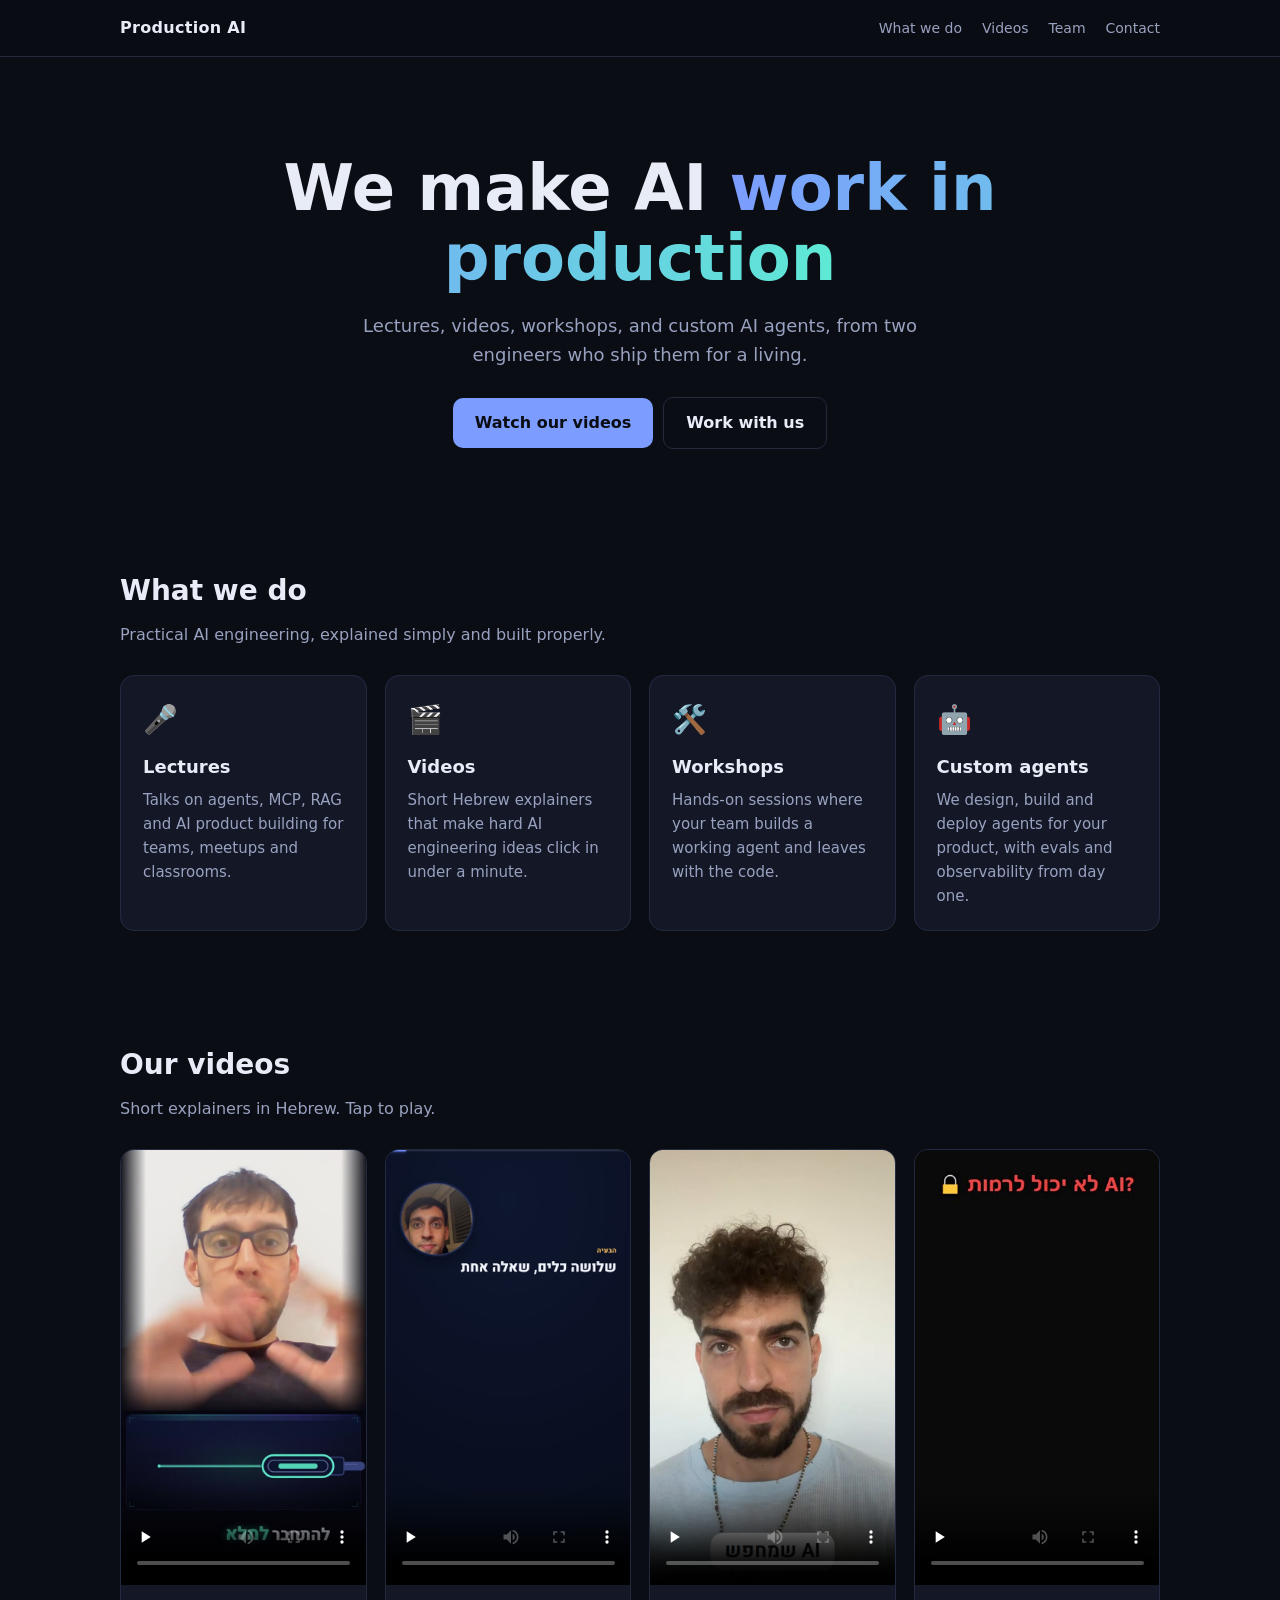
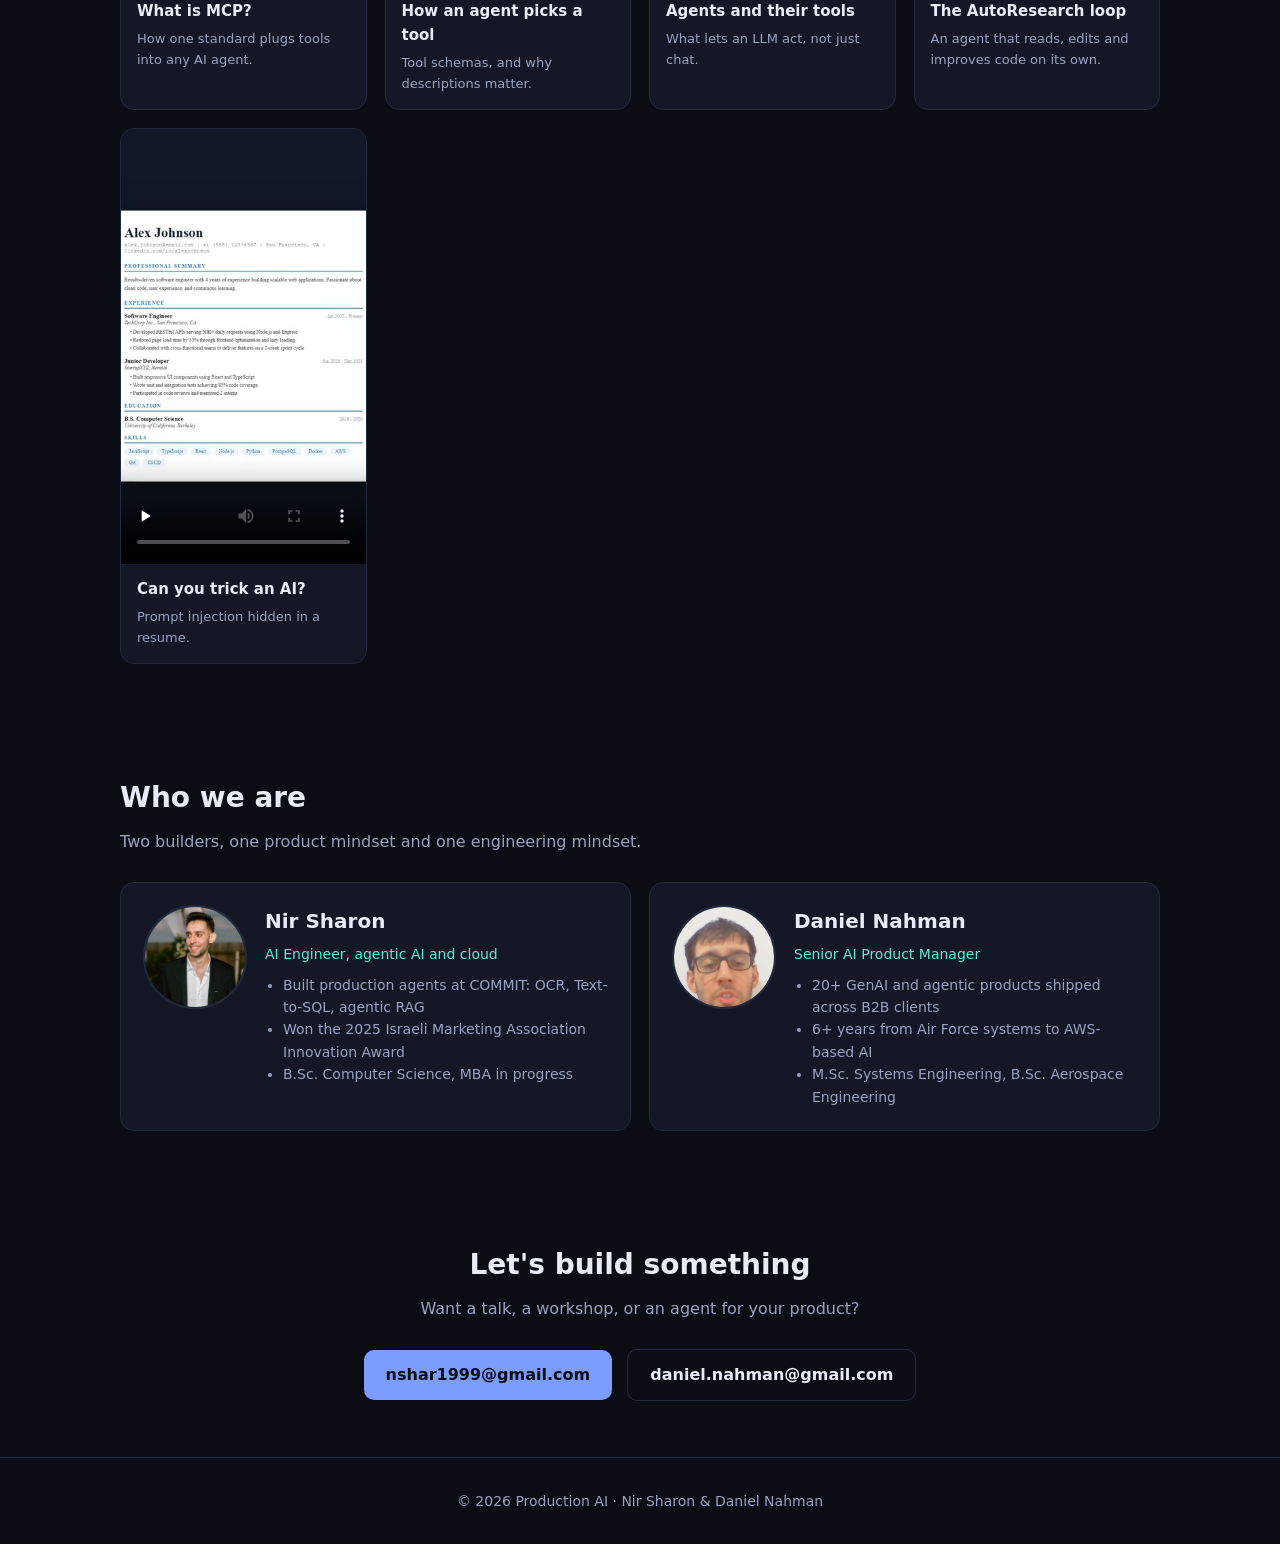
==== index.html @ 2f7ae222 "Production AI landing page" ====
<!doctype html>
<html lang="en">
<head>
<meta charset="utf-8">
<meta name="viewport" content="width=device-width, initial-scale=1">
<title>Production AI | Nir Sharon &amp; Daniel Nahman</title>
<meta name="description" content="Lectures, videos, workshops and custom AI agents by Nir Sharon and Daniel Nahman.">
<style>
:root{--bg:#0b0d14;--card:#141826;--line:#232a40;--text:#e8ecf7;--mute:#98a2c0;--accent:#7c9cff;--accent2:#5eead4}
*{box-sizing:border-box;margin:0}
html{scroll-behavior:smooth}
body{background:var(--bg);color:var(--text);font:16px/1.6 system-ui,-apple-system,Segoe UI,Roboto,sans-serif}
a{color:var(--accent);text-decoration:none}
.wrap{max-width:1080px;margin:0 auto;padding:0 20px}
nav{position:sticky;top:0;background:#0b0d14ee;backdrop-filter:blur(8px);border-bottom:1px solid var(--line);z-index:5}
nav .wrap{display:flex;justify-content:space-between;align-items:center;height:56px}
nav b{letter-spacing:.3px}
nav div a{margin-left:20px;color:var(--mute);font-size:14px}
nav div a:hover{color:var(--text)}
.hero{padding:96px 0 64px;text-align:center}
.hero h1{font-size:clamp(36px,7vw,64px);line-height:1.1;margin-bottom:18px}
.hero h1 span{background:linear-gradient(90deg,var(--accent),var(--accent2));-webkit-background-clip:text;background-clip:text;color:transparent}
.hero p{color:var(--mute);max-width:620px;margin:0 auto 28px;font-size:18px}
.btn{display:inline-block;padding:12px 22px;border-radius:10px;background:var(--accent);color:#0b0d14;font-weight:600}
.btn.ghost{background:none;border:1px solid var(--line);color:var(--text);margin-left:10px}
section{padding:56px 0}
h2{font-size:28px;margin-bottom:8px}
.sub{color:var(--mute);margin-bottom:28px}
.grid{display:grid;gap:18px}
.offers{grid-template-columns:repeat(auto-fit,minmax(220px,1fr))}
.card{background:var(--card);border:1px solid var(--line);border-radius:14px;padding:22px}
.card h3{font-size:18px;margin-bottom:6px}
.card p{color:var(--mute);font-size:15px}
.icon{font-size:28px;margin-bottom:10px}
.videos{grid-template-columns:repeat(auto-fill,minmax(230px,1fr))}
.vid{padding:0;overflow:hidden}
.vid video{width:100%;aspect-ratio:9/16;object-fit:cover;background:#000;display:block}
.vid .t{padding:14px 16px}
.vid h3{font-size:15px}
.vid p{font-size:13px;color:var(--mute)}
.people{grid-template-columns:repeat(auto-fit,minmax(300px,1fr))}
.person{display:flex;gap:18px;align-items:flex-start}
.person img{width:104px;height:104px;border-radius:50%;object-fit:cover;border:2px solid var(--line);flex:none}
.person h3{font-size:20px}
.role{color:var(--accent2);font-size:14px;margin-bottom:8px}
.person ul{padding-left:18px;color:var(--mute);font-size:14px}
footer{border-top:1px solid var(--line);padding:32px 0;color:var(--mute);font-size:14px;text-align:center}
</style>
</head>
<body>
<nav><div class="wrap"><b>Production AI</b><div><a href="#what">What we do</a><a href="#videos">Videos</a><a href="#team">Team</a><a href="#contact">Contact</a></div></div></nav>

<header class="hero"><div class="wrap">
<h1>We make AI <span>work in production</span></h1>
<p>Lectures, videos, workshops, and custom AI agents, from two engineers who ship them for a living.</p>
<a class="btn" href="#videos">Watch our videos</a><a class="btn ghost" href="#contact">Work with us</a>
</div></header>

<section id="what"><div class="wrap">
<h2>What we do</h2><p class="sub">Practical AI engineering, explained simply and built properly.</p>
<div class="grid offers">
<div class="card"><div class="icon">🎤</div><h3>Lectures</h3><p>Talks on agents, MCP, RAG and AI product building for teams, meetups and classrooms.</p></div>
<div class="card"><div class="icon">🎬</div><h3>Videos</h3><p>Short Hebrew explainers that make hard AI engineering ideas click in under a minute.</p></div>
<div class="card"><div class="icon">🛠️</div><h3>Workshops</h3><p>Hands-on sessions where your team builds a working agent and leaves with the code.</p></div>
<div class="card"><div class="icon">🤖</div><h3>Custom agents</h3><p>We design, build and deploy agents for your product, with evals and observability from day one.</p></div>
</div></div></section>

<section id="videos"><div class="wrap">
<h2>Our videos</h2><p class="sub">Short explainers in Hebrew. Tap to play.</p>
<div class="grid videos">
<div class="card vid"><video controls preload="none" playsinline poster="posters/mcp-explained.jpg" src="videos/mcp-explained.mp4"></video><div class="t"><h3>What is MCP?</h3><p>How one standard plugs tools into any AI agent.</p></div></div>
<div class="card vid"><video controls preload="none" playsinline poster="posters/mcp-tool-schema.jpg" src="videos/mcp-tool-schema.mp4"></video><div class="t"><h3>How an agent picks a tool</h3><p>Tool schemas, and why descriptions matter.</p></div></div>
<div class="card vid"><video controls preload="none" playsinline poster="posters/agent-tools.jpg" src="videos/agent-tools.mp4"></video><div class="t"><h3>Agents and their tools</h3><p>What lets an LLM act, not just chat.</p></div></div>
<div class="card vid"><video controls preload="none" playsinline poster="posters/autoresearch.jpg" src="videos/autoresearch.mp4"></video><div class="t"><h3>The AutoResearch loop</h3><p>An agent that reads, edits and improves code on its own.</p></div></div>
<div class="card vid"><video controls preload="none" playsinline poster="posters/prompt-injection.jpg" src="videos/prompt-injection.mp4"></video><div class="t"><h3>Can you trick an AI?</h3><p>Prompt injection hidden in a resume.</p></div></div>
</div></div></section>

<section id="team"><div class="wrap">
<h2>Who we are</h2><p class="sub">Two builders, one product mindset and one engineering mindset.</p>
<div class="grid people">
<div class="card person"><img src="img/nir.png" alt="Nir Sharon"><div><h3>Nir Sharon</h3><div class="role">AI Engineer, agentic AI and cloud</div>
<ul><li>Built production agents at COMMIT: OCR, Text-to-SQL, agentic RAG</li><li>Won the 2025 Israeli Marketing Association Innovation Award</li><li>B.Sc. Computer Science, MBA in progress</li></ul></div></div>
<div class="card person"><img src="img/daniel.jpg" alt="Daniel Nahman"><div><h3>Daniel Nahman</h3><div class="role">Senior AI Product Manager</div>
<ul><li>20+ GenAI and agentic products shipped across B2B clients</li><li>6+ years from Air Force systems to AWS-based AI</li><li>M.Sc. Systems Engineering, B.Sc. Aerospace Engineering</li></ul></div></div>
</div></div></section>

<section id="contact"><div class="wrap" style="text-align:center">
<h2>Let's build something</h2><p class="sub">Want a talk, a workshop, or an agent for your product?</p>
<a class="btn" href="mailto:nshar1999@gmail.com">nshar1999@gmail.com</a>
<a class="btn ghost" href="mailto:daniel.nahman@gmail.com">daniel.nahman@gmail.com</a>
</div></section>

<footer>© 2026 Production AI · Nir Sharon &amp; Daniel Nahman</footer>
</body>
</html>
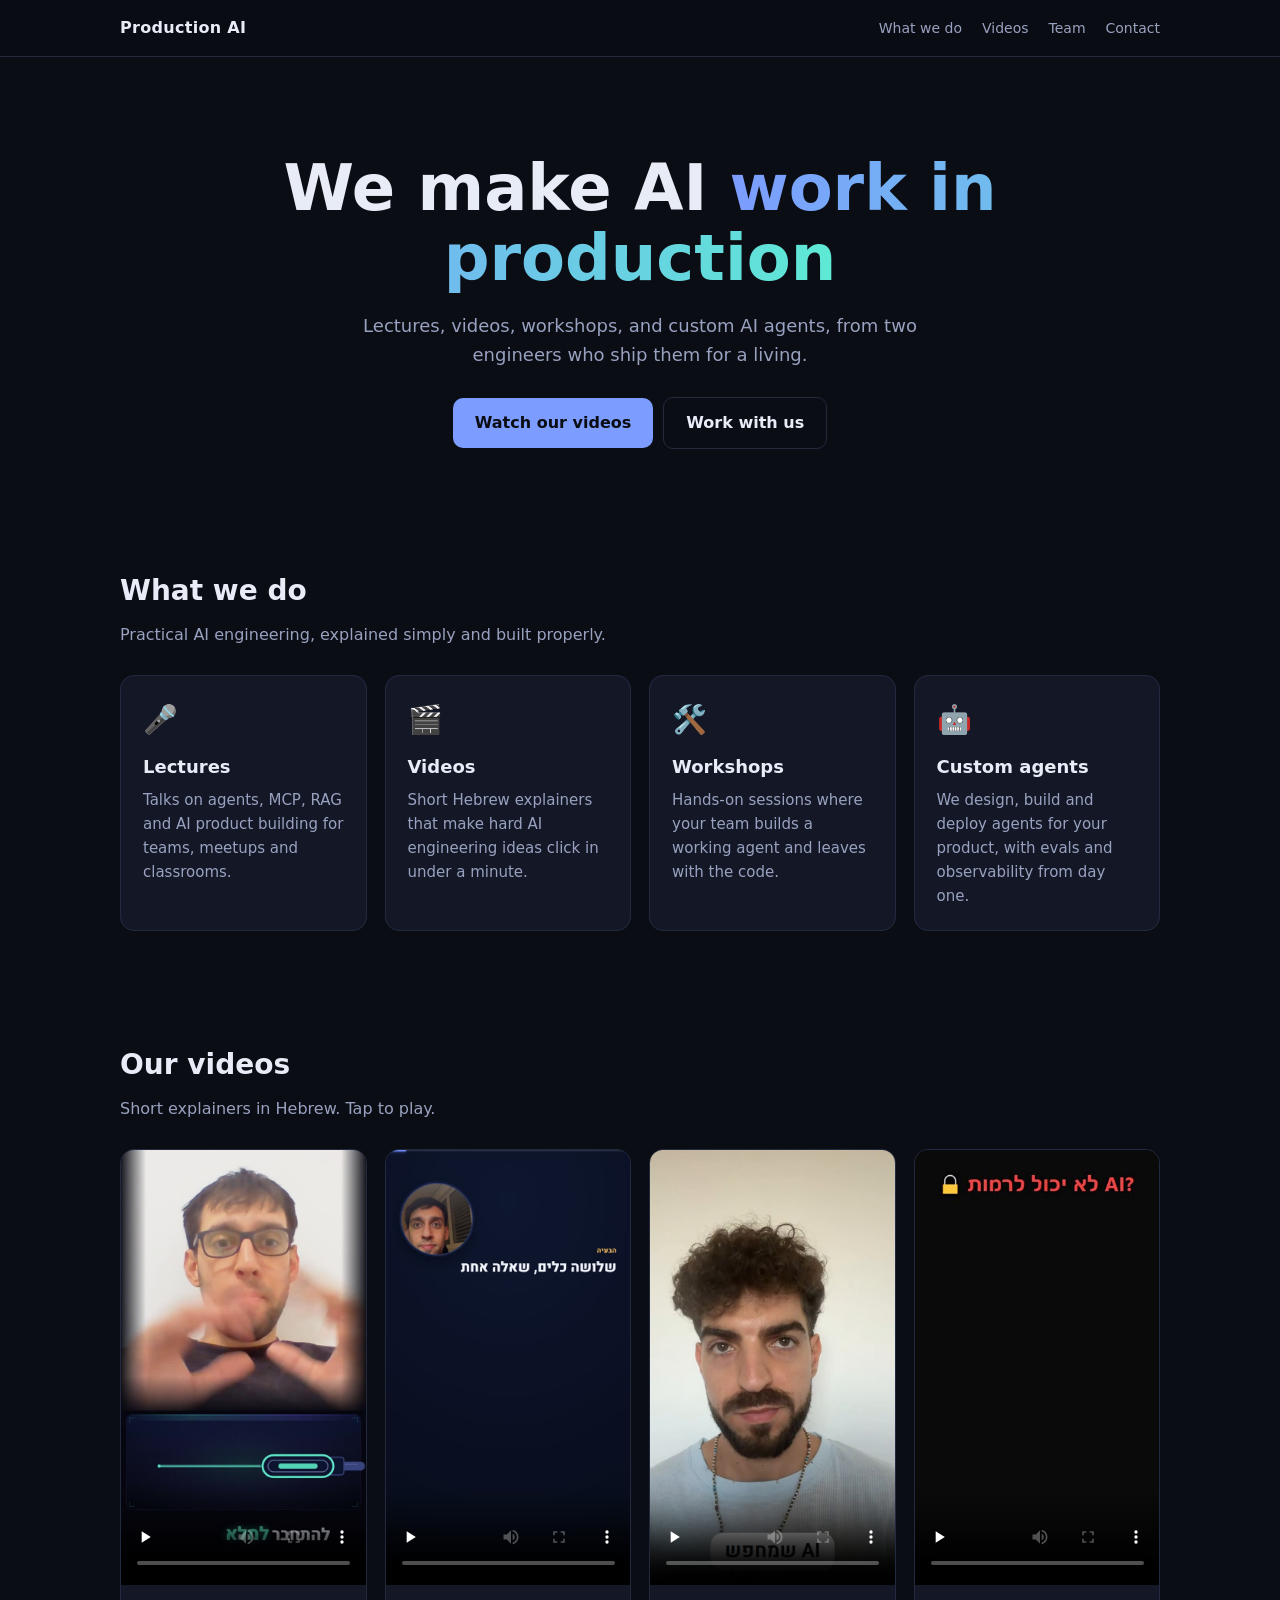
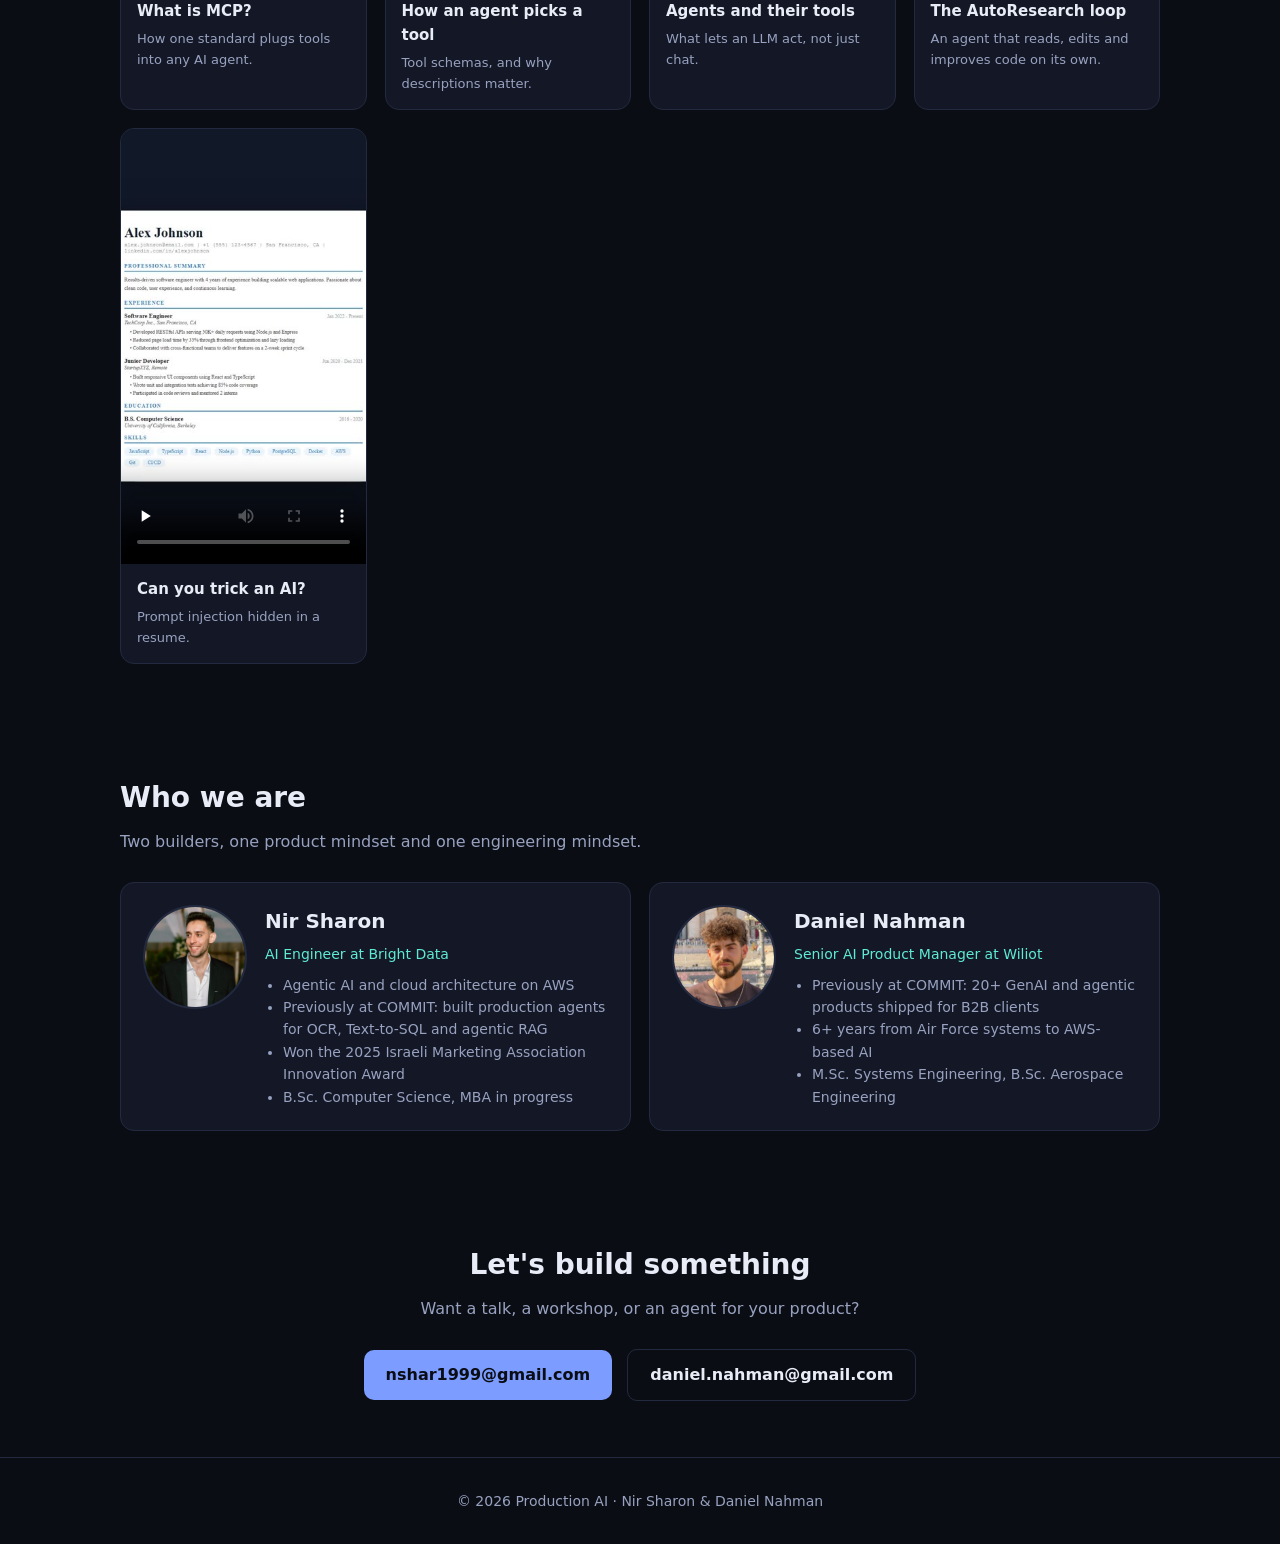
==== commit b621fd69: "Update roles: Bright Data, Wiliot" ====
--- a/index.html
+++ b/index.html
@@ -78,10 +78,10 @@
 <section id="team"><div class="wrap">
 <h2>Who we are</h2><p class="sub">Two builders, one product mindset and one engineering mindset.</p>
 <div class="grid people">
-<div class="card person"><img src="img/nir.png" alt="Nir Sharon"><div><h3>Nir Sharon</h3><div class="role">AI Engineer, agentic AI and cloud</div>
-<ul><li>Built production agents at COMMIT: OCR, Text-to-SQL, agentic RAG</li><li>Won the 2025 Israeli Marketing Association Innovation Award</li><li>B.Sc. Computer Science, MBA in progress</li></ul></div></div>
-<div class="card person"><img src="img/daniel.jpg" alt="Daniel Nahman"><div><h3>Daniel Nahman</h3><div class="role">Senior AI Product Manager</div>
-<ul><li>20+ GenAI and agentic products shipped across B2B clients</li><li>6+ years from Air Force systems to AWS-based AI</li><li>M.Sc. Systems Engineering, B.Sc. Aerospace Engineering</li></ul></div></div>
+<div class="card person"><img src="img/nir.png" alt="Nir Sharon"><div><h3>Nir Sharon</h3><div class="role">AI Engineer at Bright Data</div>
+<ul><li>Agentic AI and cloud architecture on AWS</li><li>Previously at COMMIT: built production agents for OCR, Text-to-SQL and agentic RAG</li><li>Won the 2025 Israeli Marketing Association Innovation Award</li><li>B.Sc. Computer Science, MBA in progress</li></ul></div></div>
+<div class="card person"><img src="img/daniel.jpg" alt="Daniel Nahman"><div><h3>Daniel Nahman</h3><div class="role">Senior AI Product Manager at Wiliot</div>
+<ul><li>Previously at COMMIT: 20+ GenAI and agentic products shipped for B2B clients</li><li>6+ years from Air Force systems to AWS-based AI</li><li>M.Sc. Systems Engineering, B.Sc. Aerospace Engineering</li></ul></div></div>
 </div></div></section>
 
 <section id="contact"><div class="wrap" style="text-align:center">
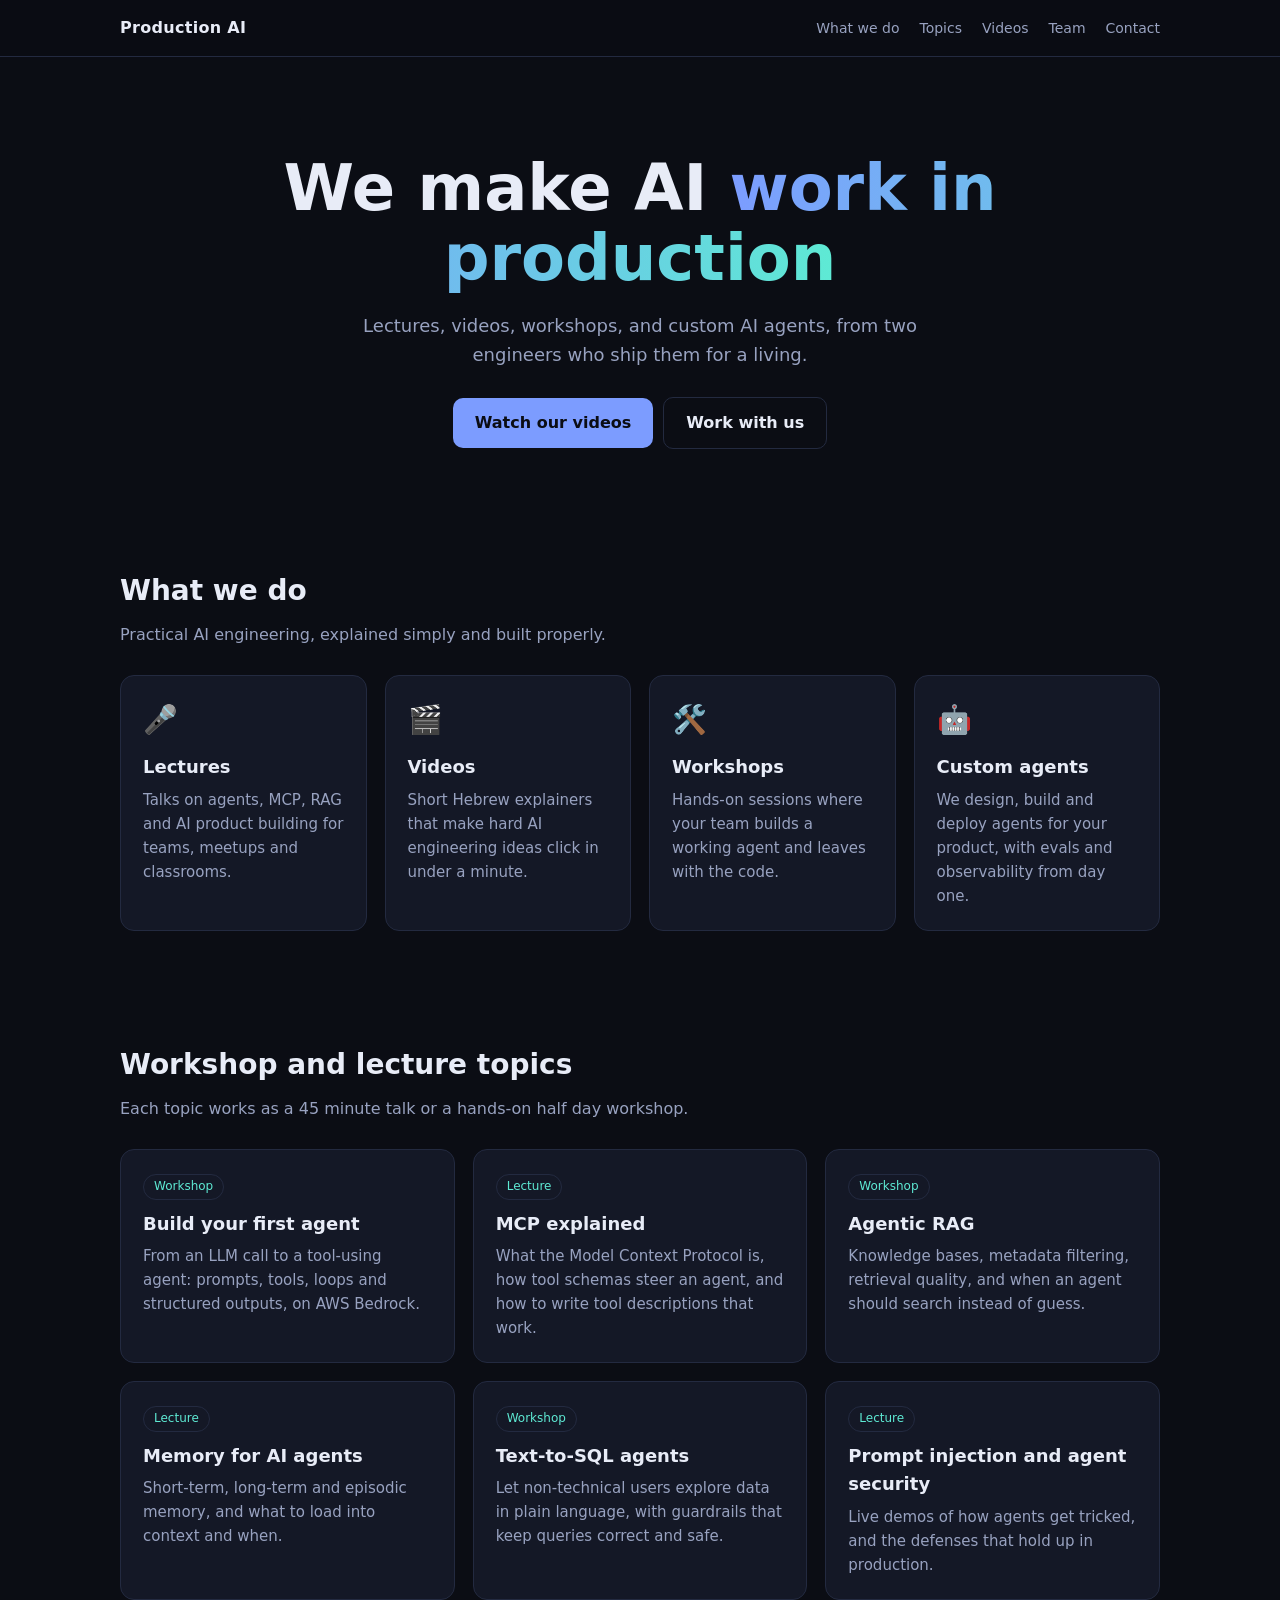
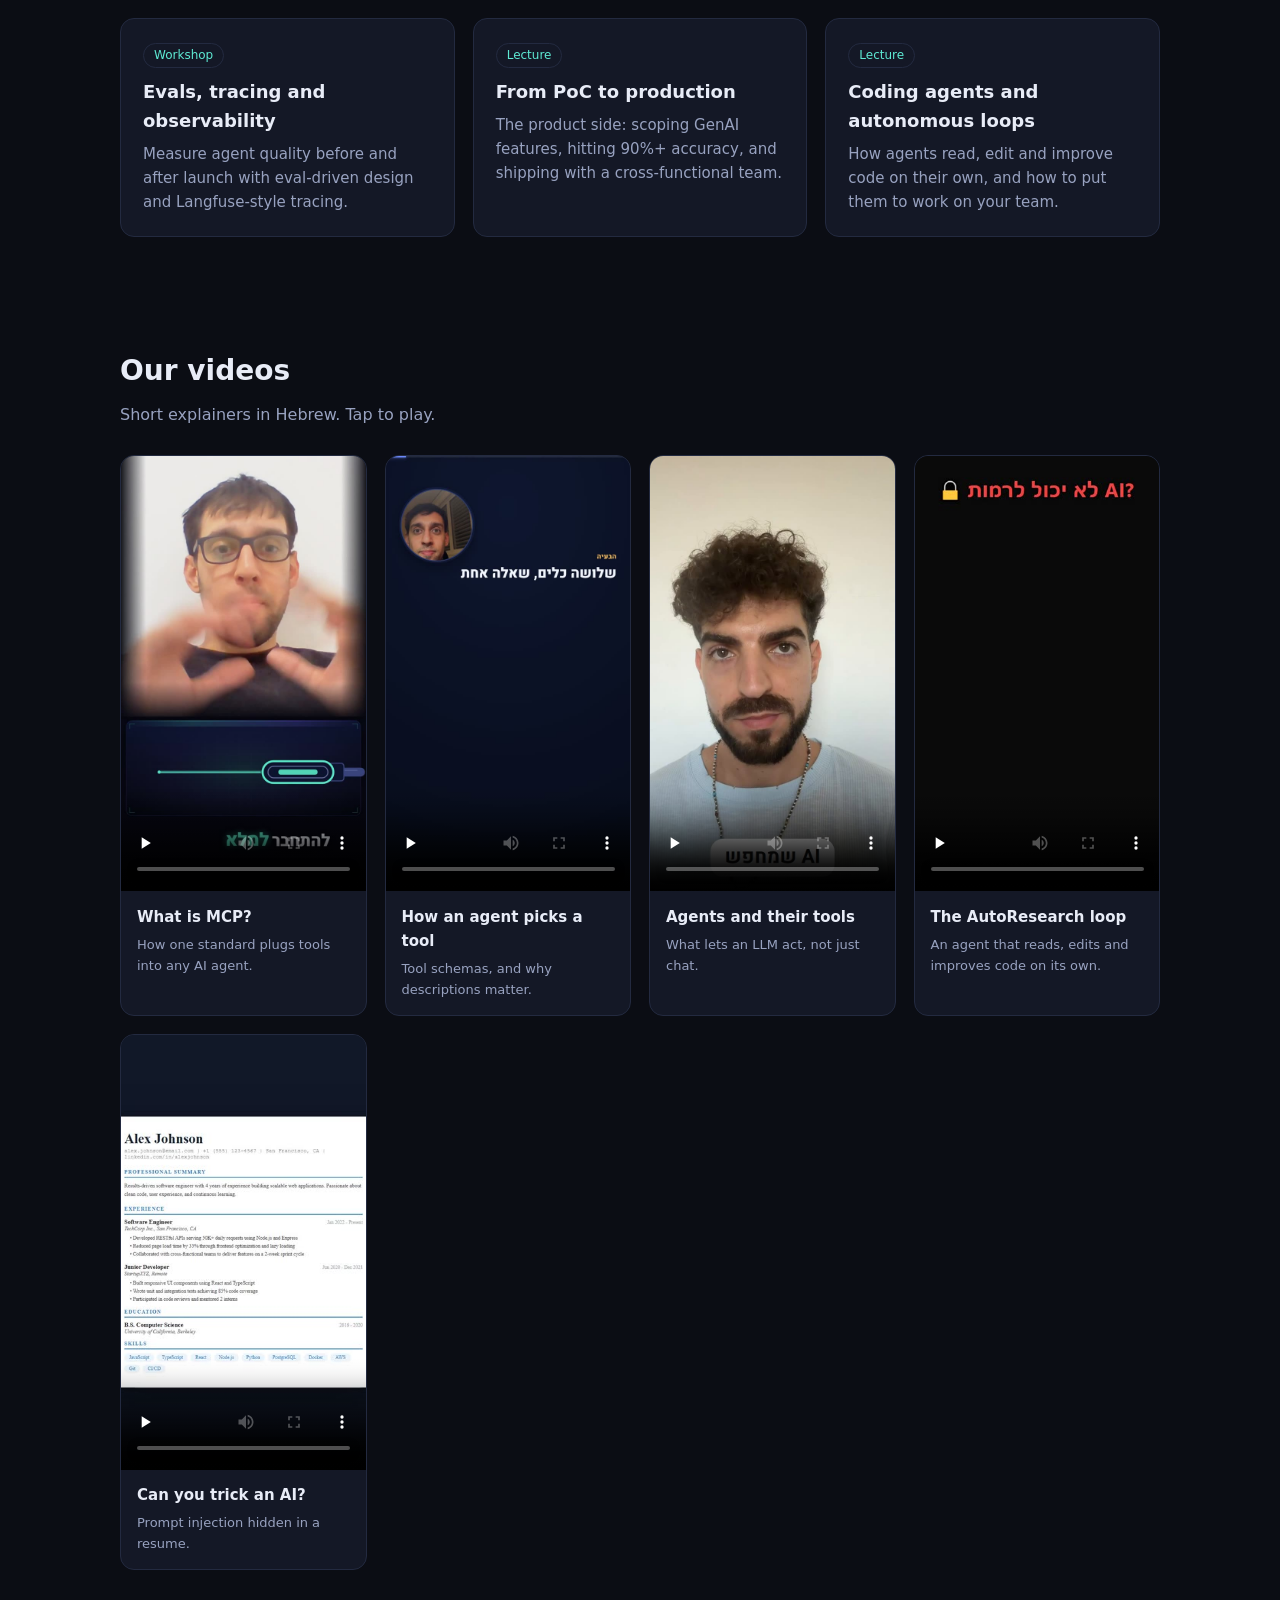
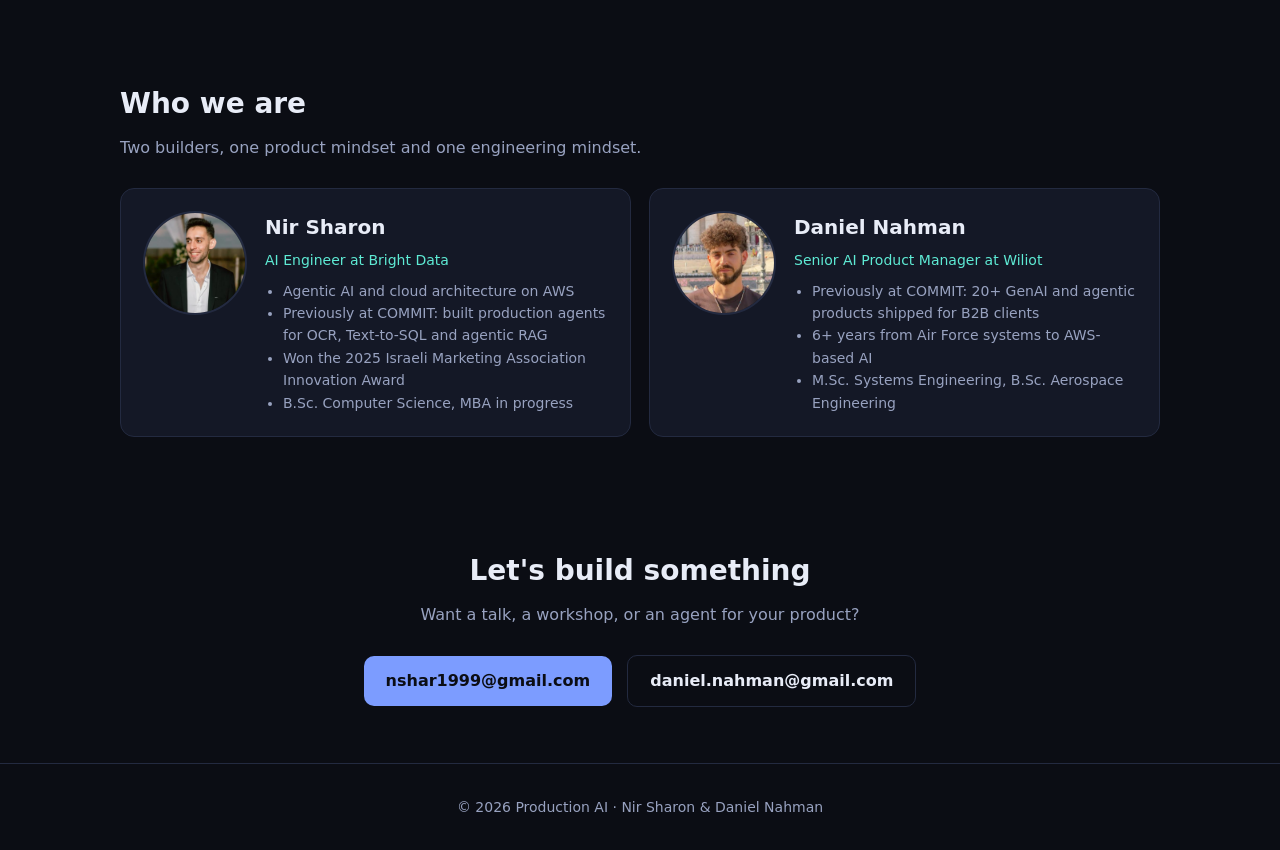
==== commit 9f1d781d: "Add workshop and lecture topics" ====
--- a/index.html
+++ b/index.html
@@ -44,11 +44,13 @@
 .person h3{font-size:20px}
 .role{color:var(--accent2);font-size:14px;margin-bottom:8px}
 .person ul{padding-left:18px;color:var(--mute);font-size:14px}
+.topics{grid-template-columns:repeat(auto-fit,minmax(260px,1fr))}
+.tag{display:inline-block;font-size:12px;padding:2px 10px;border-radius:99px;border:1px solid var(--line);color:var(--accent2);margin-bottom:10px}
 footer{border-top:1px solid var(--line);padding:32px 0;color:var(--mute);font-size:14px;text-align:center}
 </style>
 </head>
 <body>
-<nav><div class="wrap"><b>Production AI</b><div><a href="#what">What we do</a><a href="#videos">Videos</a><a href="#team">Team</a><a href="#contact">Contact</a></div></div></nav>
+<nav><div class="wrap"><b>Production AI</b><div><a href="#what">What we do</a><a href="#topics">Topics</a><a href="#videos">Videos</a><a href="#team">Team</a><a href="#contact">Contact</a></div></div></nav>
 
 <header class="hero"><div class="wrap">
 <h1>We make AI <span>work in production</span></h1>
@@ -63,6 +65,20 @@
 <div class="card"><div class="icon">🎬</div><h3>Videos</h3><p>Short Hebrew explainers that make hard AI engineering ideas click in under a minute.</p></div>
 <div class="card"><div class="icon">🛠️</div><h3>Workshops</h3><p>Hands-on sessions where your team builds a working agent and leaves with the code.</p></div>
 <div class="card"><div class="icon">🤖</div><h3>Custom agents</h3><p>We design, build and deploy agents for your product, with evals and observability from day one.</p></div>
+</div></div></section>
+
+<section id="topics"><div class="wrap">
+<h2>Workshop and lecture topics</h2><p class="sub">Each topic works as a 45 minute talk or a hands-on half day workshop.</p>
+<div class="grid topics">
+<div class="card"><span class="tag">Workshop</span><h3>Build your first agent</h3><p>From an LLM call to a tool-using agent: prompts, tools, loops and structured outputs, on AWS Bedrock.</p></div>
+<div class="card"><span class="tag">Lecture</span><h3>MCP explained</h3><p>What the Model Context Protocol is, how tool schemas steer an agent, and how to write tool descriptions that work.</p></div>
+<div class="card"><span class="tag">Workshop</span><h3>Agentic RAG</h3><p>Knowledge bases, metadata filtering, retrieval quality, and when an agent should search instead of guess.</p></div>
+<div class="card"><span class="tag">Lecture</span><h3>Memory for AI agents</h3><p>Short-term, long-term and episodic memory, and what to load into context and when.</p></div>
+<div class="card"><span class="tag">Workshop</span><h3>Text-to-SQL agents</h3><p>Let non-technical users explore data in plain language, with guardrails that keep queries correct and safe.</p></div>
+<div class="card"><span class="tag">Lecture</span><h3>Prompt injection and agent security</h3><p>Live demos of how agents get tricked, and the defenses that hold up in production.</p></div>
+<div class="card"><span class="tag">Workshop</span><h3>Evals, tracing and observability</h3><p>Measure agent quality before and after launch with eval-driven design and Langfuse-style tracing.</p></div>
+<div class="card"><span class="tag">Lecture</span><h3>From PoC to production</h3><p>The product side: scoping GenAI features, hitting 90%+ accuracy, and shipping with a cross-functional team.</p></div>
+<div class="card"><span class="tag">Lecture</span><h3>Coding agents and autonomous loops</h3><p>How agents read, edit and improve code on their own, and how to put them to work on your team.</p></div>
 </div></div></section>
 
 <section id="videos"><div class="wrap">
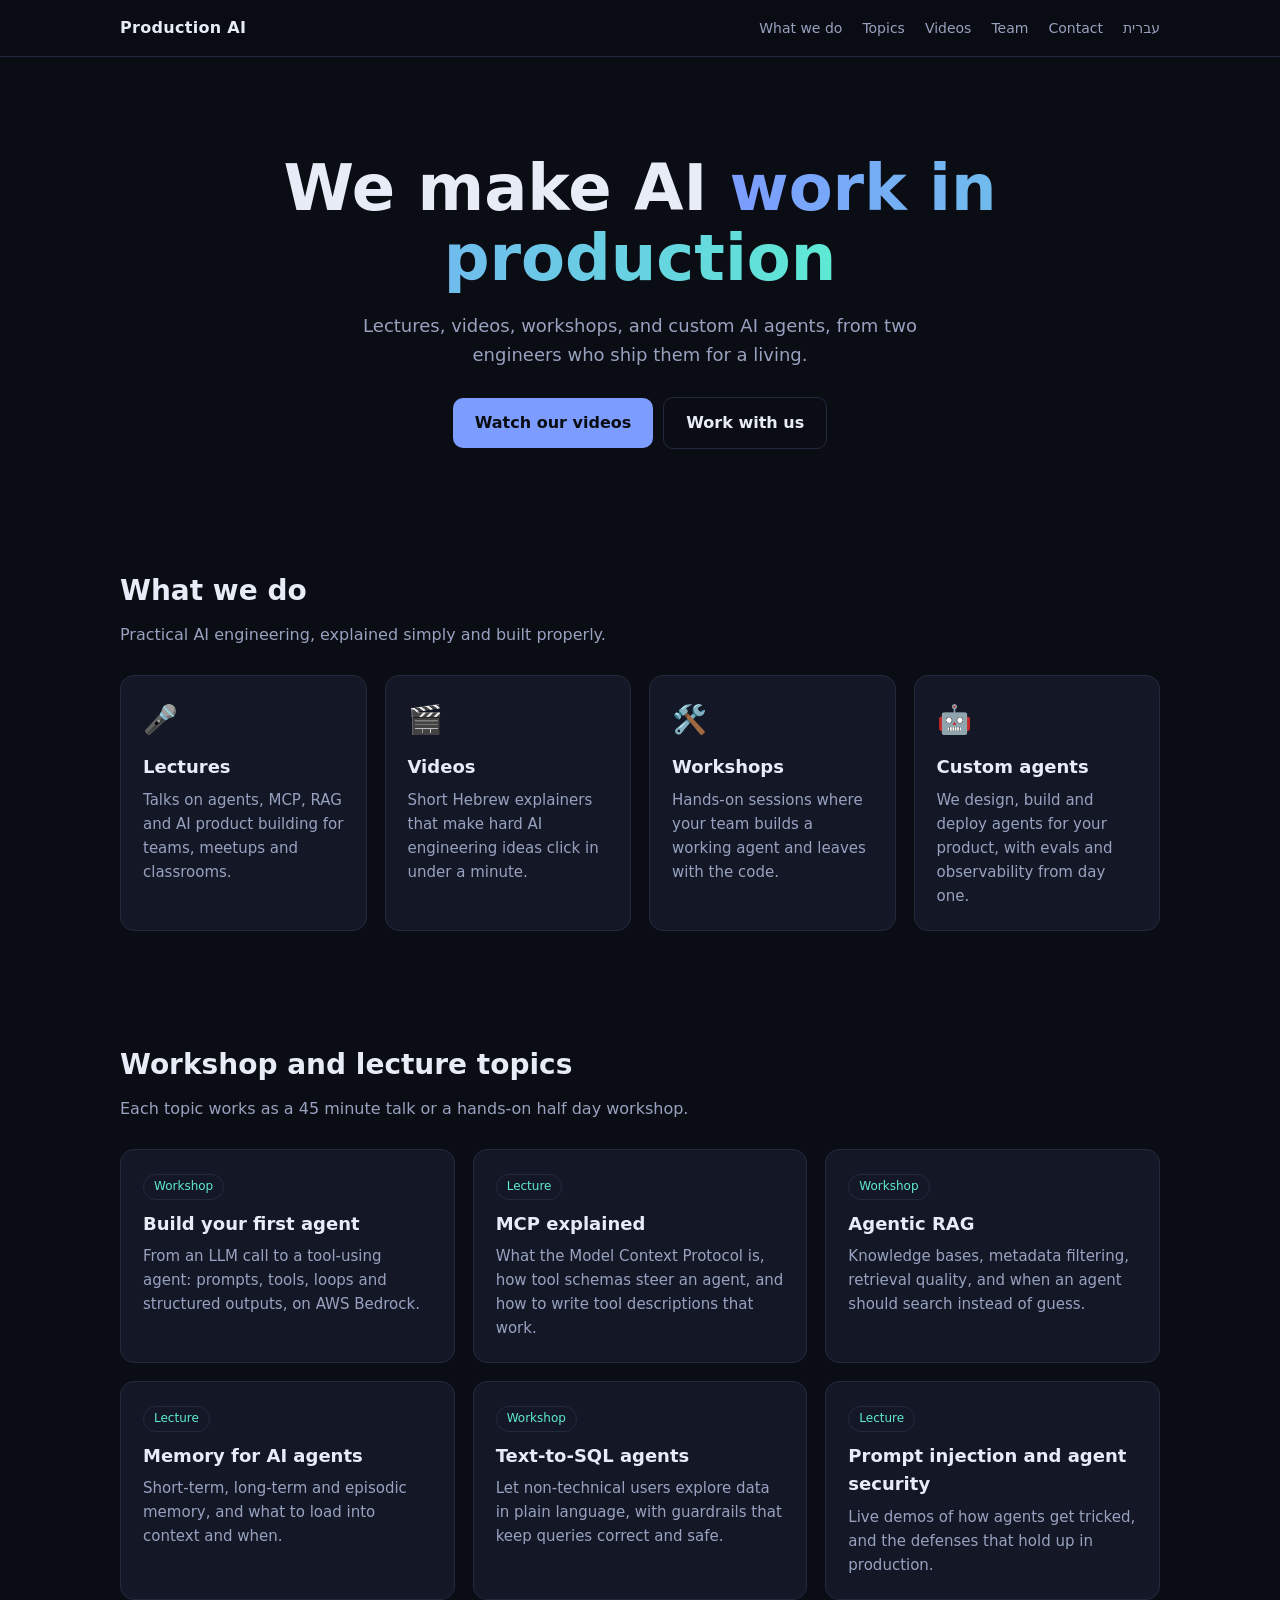
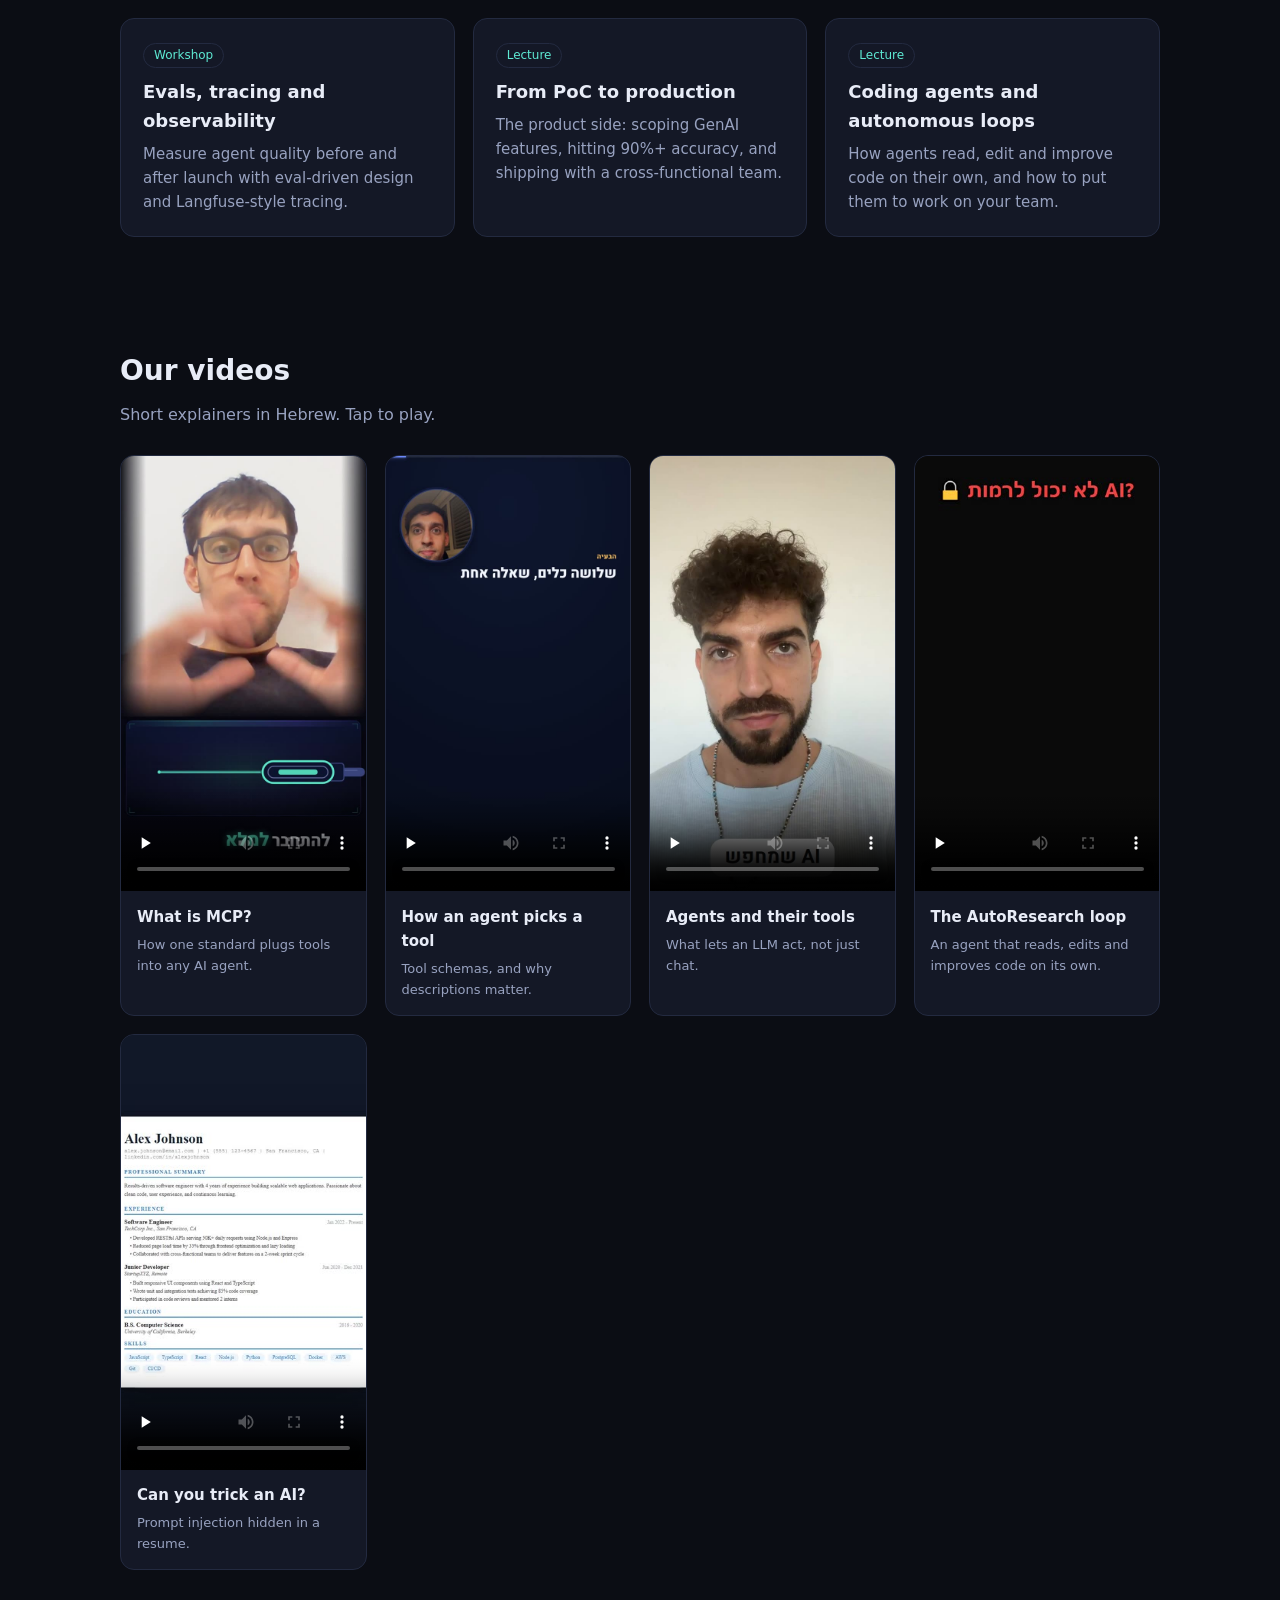
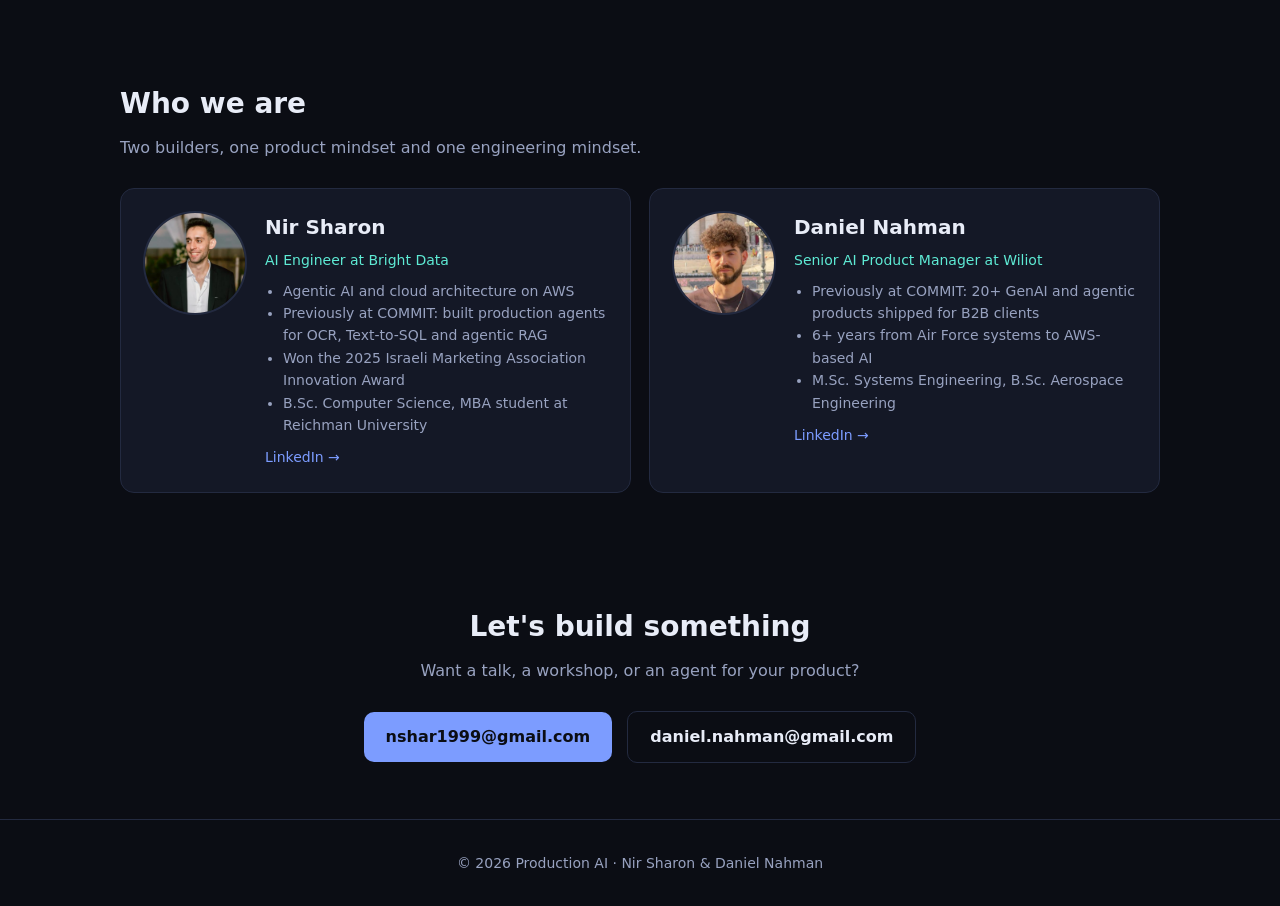
==== commit a1045b03: "Hebrew version, LinkedIn links, MBA update" ====
--- a/index.html
+++ b/index.html
@@ -46,11 +46,12 @@
 .person ul{padding-left:18px;color:var(--mute);font-size:14px}
 .topics{grid-template-columns:repeat(auto-fit,minmax(260px,1fr))}
 .tag{display:inline-block;font-size:12px;padding:2px 10px;border-radius:99px;border:1px solid var(--line);color:var(--accent2);margin-bottom:10px}
+.in{display:inline-block;margin-top:10px;font-size:14px}
 footer{border-top:1px solid var(--line);padding:32px 0;color:var(--mute);font-size:14px;text-align:center}
 </style>
 </head>
 <body>
-<nav><div class="wrap"><b>Production AI</b><div><a href="#what">What we do</a><a href="#topics">Topics</a><a href="#videos">Videos</a><a href="#team">Team</a><a href="#contact">Contact</a></div></div></nav>
+<nav><div class="wrap"><b>Production AI</b><div><a href="#what">What we do</a><a href="#topics">Topics</a><a href="#videos">Videos</a><a href="#team">Team</a><a href="#contact">Contact</a><a href="he.html" hreflang="he">עברית</a></div></div></nav>
 
 <header class="hero"><div class="wrap">
 <h1>We make AI <span>work in production</span></h1>
@@ -95,9 +96,9 @@
 <h2>Who we are</h2><p class="sub">Two builders, one product mindset and one engineering mindset.</p>
 <div class="grid people">
 <div class="card person"><img src="img/nir.png" alt="Nir Sharon"><div><h3>Nir Sharon</h3><div class="role">AI Engineer at Bright Data</div>
-<ul><li>Agentic AI and cloud architecture on AWS</li><li>Previously at COMMIT: built production agents for OCR, Text-to-SQL and agentic RAG</li><li>Won the 2025 Israeli Marketing Association Innovation Award</li><li>B.Sc. Computer Science, MBA in progress</li></ul></div></div>
+<ul><li>Agentic AI and cloud architecture on AWS</li><li>Previously at COMMIT: built production agents for OCR, Text-to-SQL and agentic RAG</li><li>Won the 2025 Israeli Marketing Association Innovation Award</li><li>B.Sc. Computer Science, MBA student at Reichman University</li></ul><a class="in" href="https://www.linkedin.com/in/nir-sharon-b76b2b27a/" target="_blank" rel="noopener">LinkedIn →</a></div></div>
 <div class="card person"><img src="img/daniel.jpg" alt="Daniel Nahman"><div><h3>Daniel Nahman</h3><div class="role">Senior AI Product Manager at Wiliot</div>
-<ul><li>Previously at COMMIT: 20+ GenAI and agentic products shipped for B2B clients</li><li>6+ years from Air Force systems to AWS-based AI</li><li>M.Sc. Systems Engineering, B.Sc. Aerospace Engineering</li></ul></div></div>
+<ul><li>Previously at COMMIT: 20+ GenAI and agentic products shipped for B2B clients</li><li>6+ years from Air Force systems to AWS-based AI</li><li>M.Sc. Systems Engineering, B.Sc. Aerospace Engineering</li></ul><a class="in" href="https://www.linkedin.com/in/daniel-nahman-990b09152/" target="_blank" rel="noopener">LinkedIn →</a></div></div>
 </div></div></section>
 
 <section id="contact"><div class="wrap" style="text-align:center">
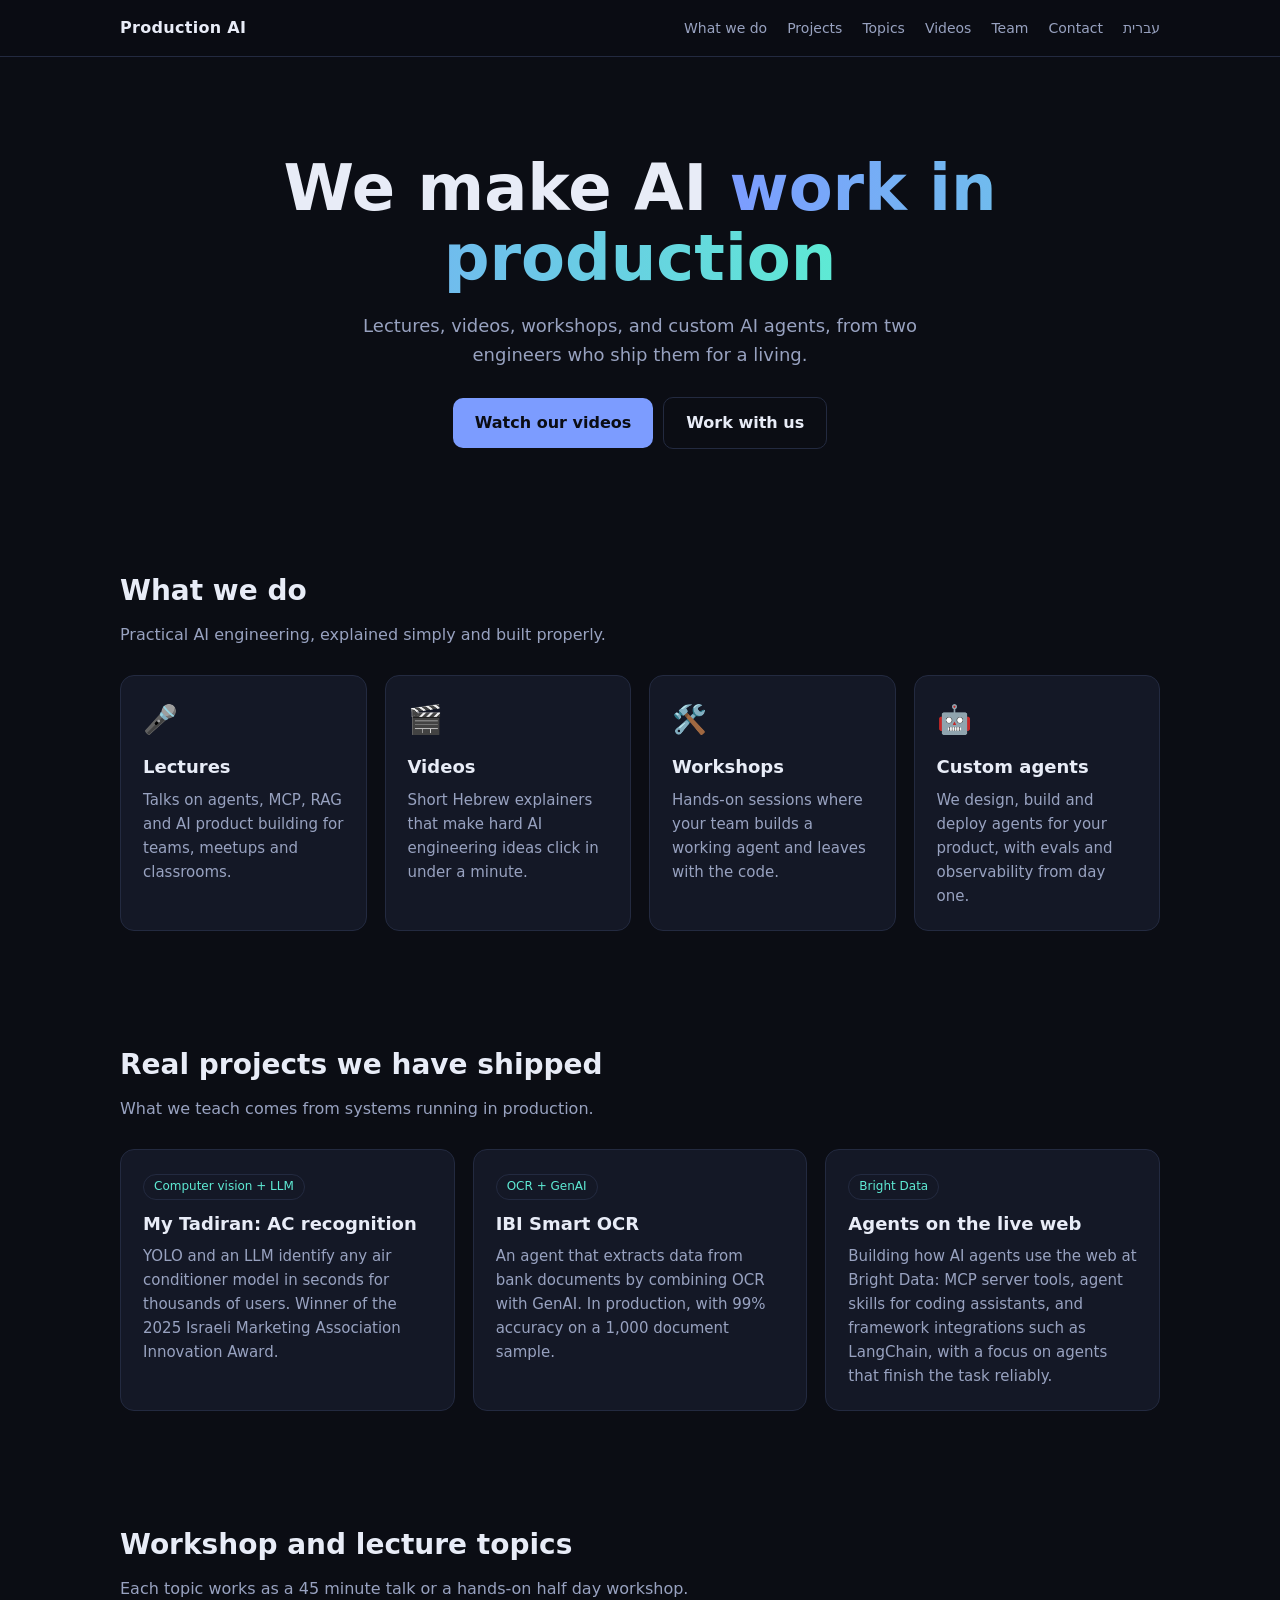
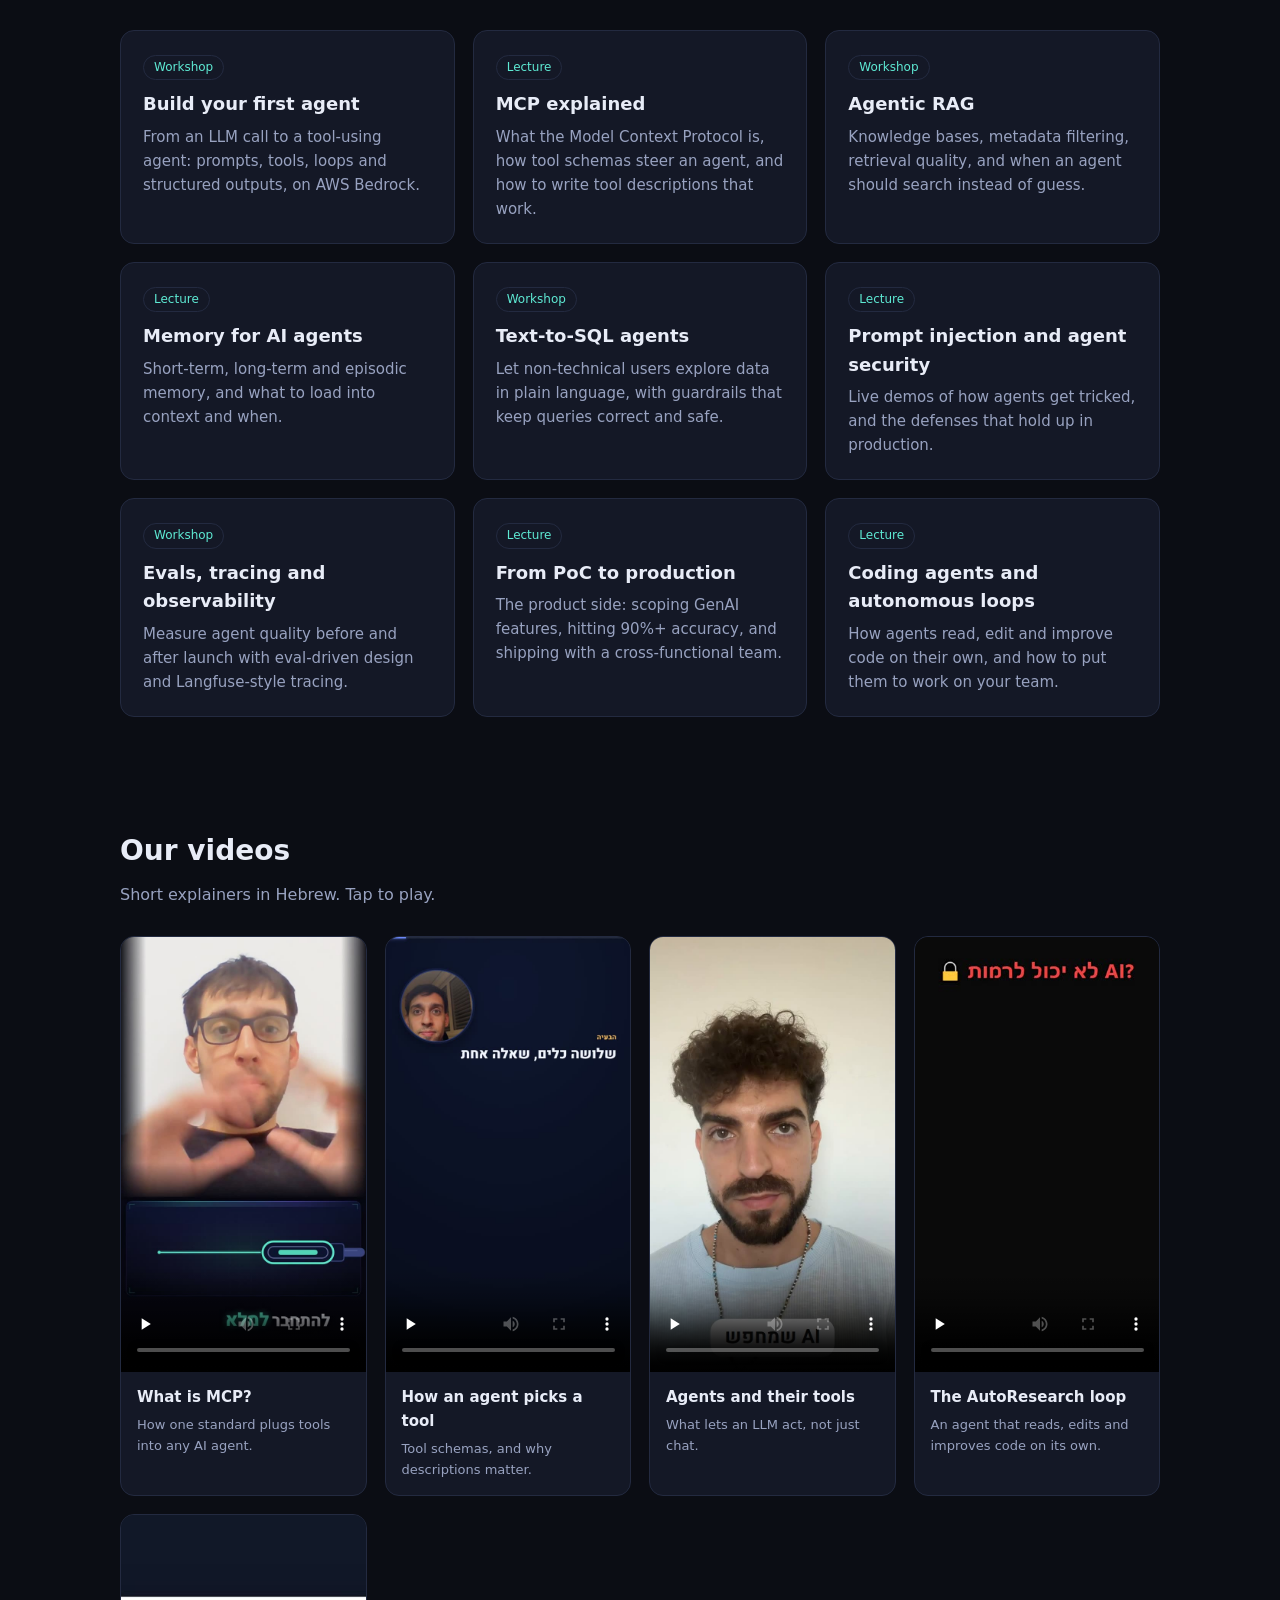
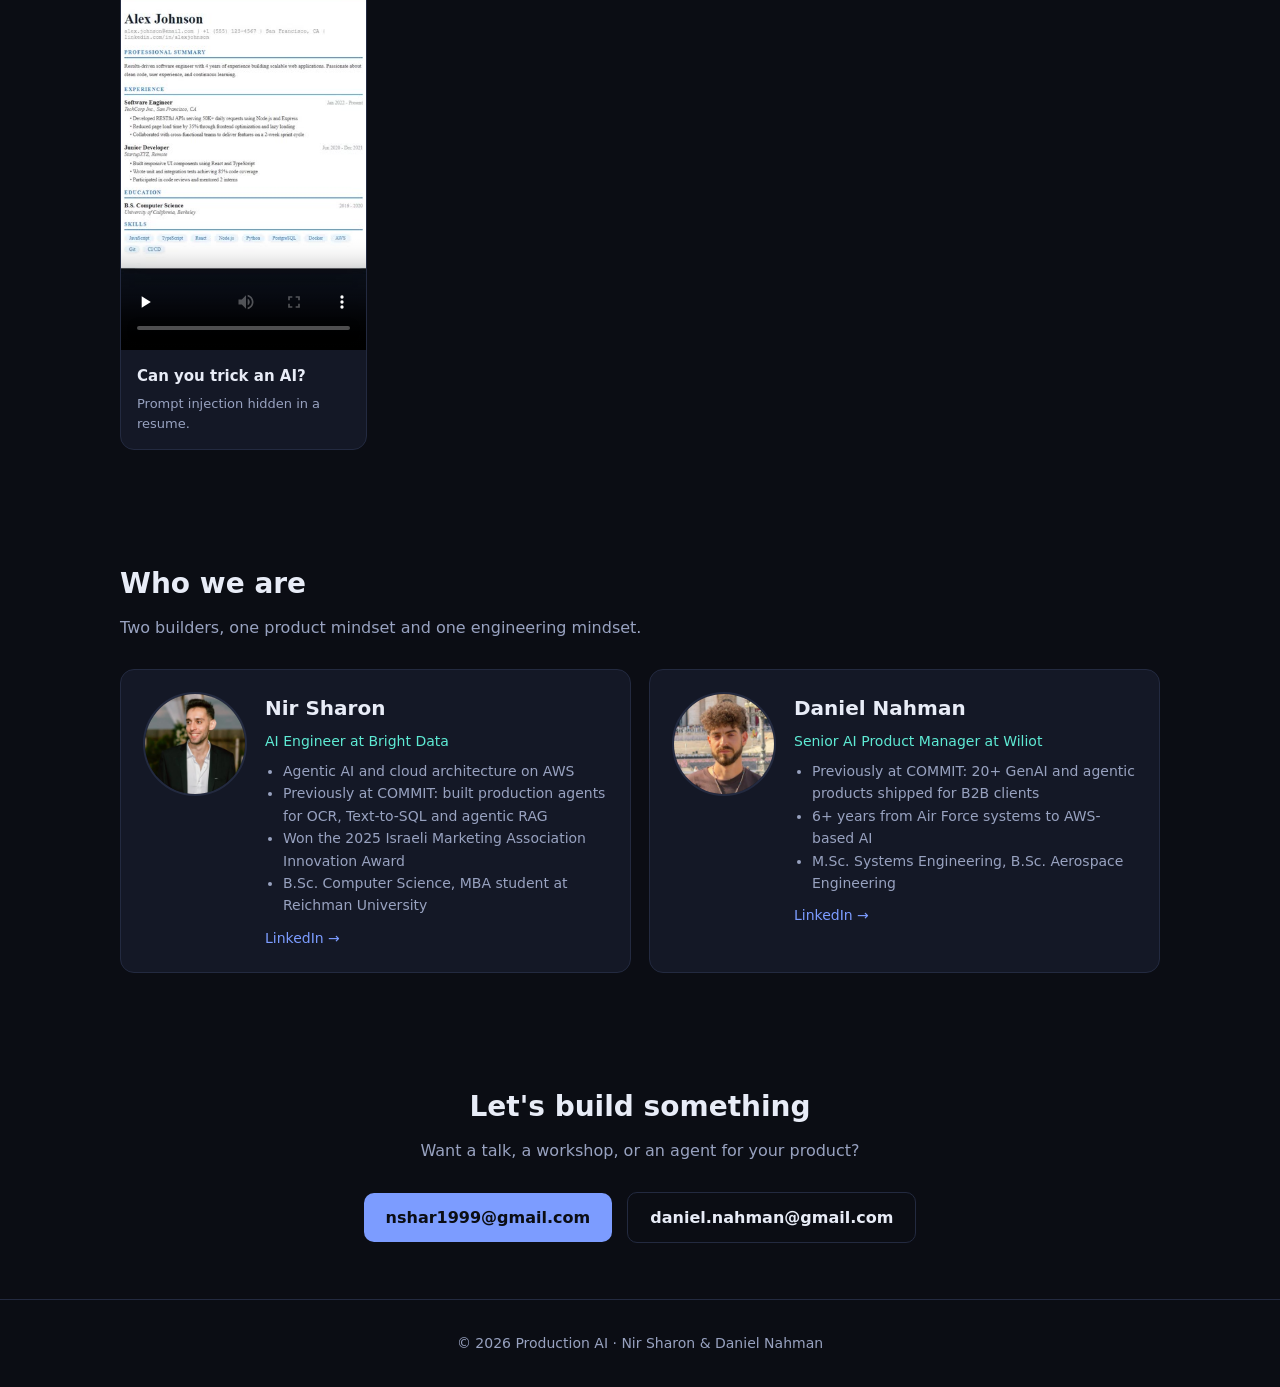
==== commit 0c0d77bf: "Add real projects section" ====
--- a/index.html
+++ b/index.html
@@ -51,7 +51,7 @@
 </style>
 </head>
 <body>
-<nav><div class="wrap"><b>Production AI</b><div><a href="#what">What we do</a><a href="#topics">Topics</a><a href="#videos">Videos</a><a href="#team">Team</a><a href="#contact">Contact</a><a href="he.html" hreflang="he">עברית</a></div></div></nav>
+<nav><div class="wrap"><b>Production AI</b><div><a href="#what">What we do</a><a href="#projects">Projects</a><a href="#topics">Topics</a><a href="#videos">Videos</a><a href="#team">Team</a><a href="#contact">Contact</a><a href="he.html" hreflang="he">עברית</a></div></div></nav>
 
 <header class="hero"><div class="wrap">
 <h1>We make AI <span>work in production</span></h1>
@@ -68,6 +68,13 @@
 <div class="card"><div class="icon">🤖</div><h3>Custom agents</h3><p>We design, build and deploy agents for your product, with evals and observability from day one.</p></div>
 </div></div></section>
 
+<section id="projects"><div class="wrap">
+<h2>Real projects we have shipped</h2><p class="sub">What we teach comes from systems running in production.</p>
+<div class="grid topics">
+<div class="card"><span class="tag">Computer vision + LLM</span><h3>My Tadiran: AC recognition</h3><p>YOLO and an LLM identify any air conditioner model in seconds for thousands of users. Winner of the 2025 Israeli Marketing Association Innovation Award.</p></div>
+<div class="card"><span class="tag">OCR + GenAI</span><h3>IBI Smart OCR</h3><p>An agent that extracts data from bank documents by combining OCR with GenAI. In production, with 99% accuracy on a 1,000 document sample.</p></div>
+<div class="card"><span class="tag">Bright Data</span><h3>Agents on the live web</h3><p>Building how AI agents use the web at Bright Data: MCP server tools, agent skills for coding assistants, and framework integrations such as LangChain, with a focus on agents that finish the task reliably.</p></div>
+</div></div></section>
 <section id="topics"><div class="wrap">
 <h2>Workshop and lecture topics</h2><p class="sub">Each topic works as a 45 minute talk or a hands-on half day workshop.</p>
 <div class="grid topics">
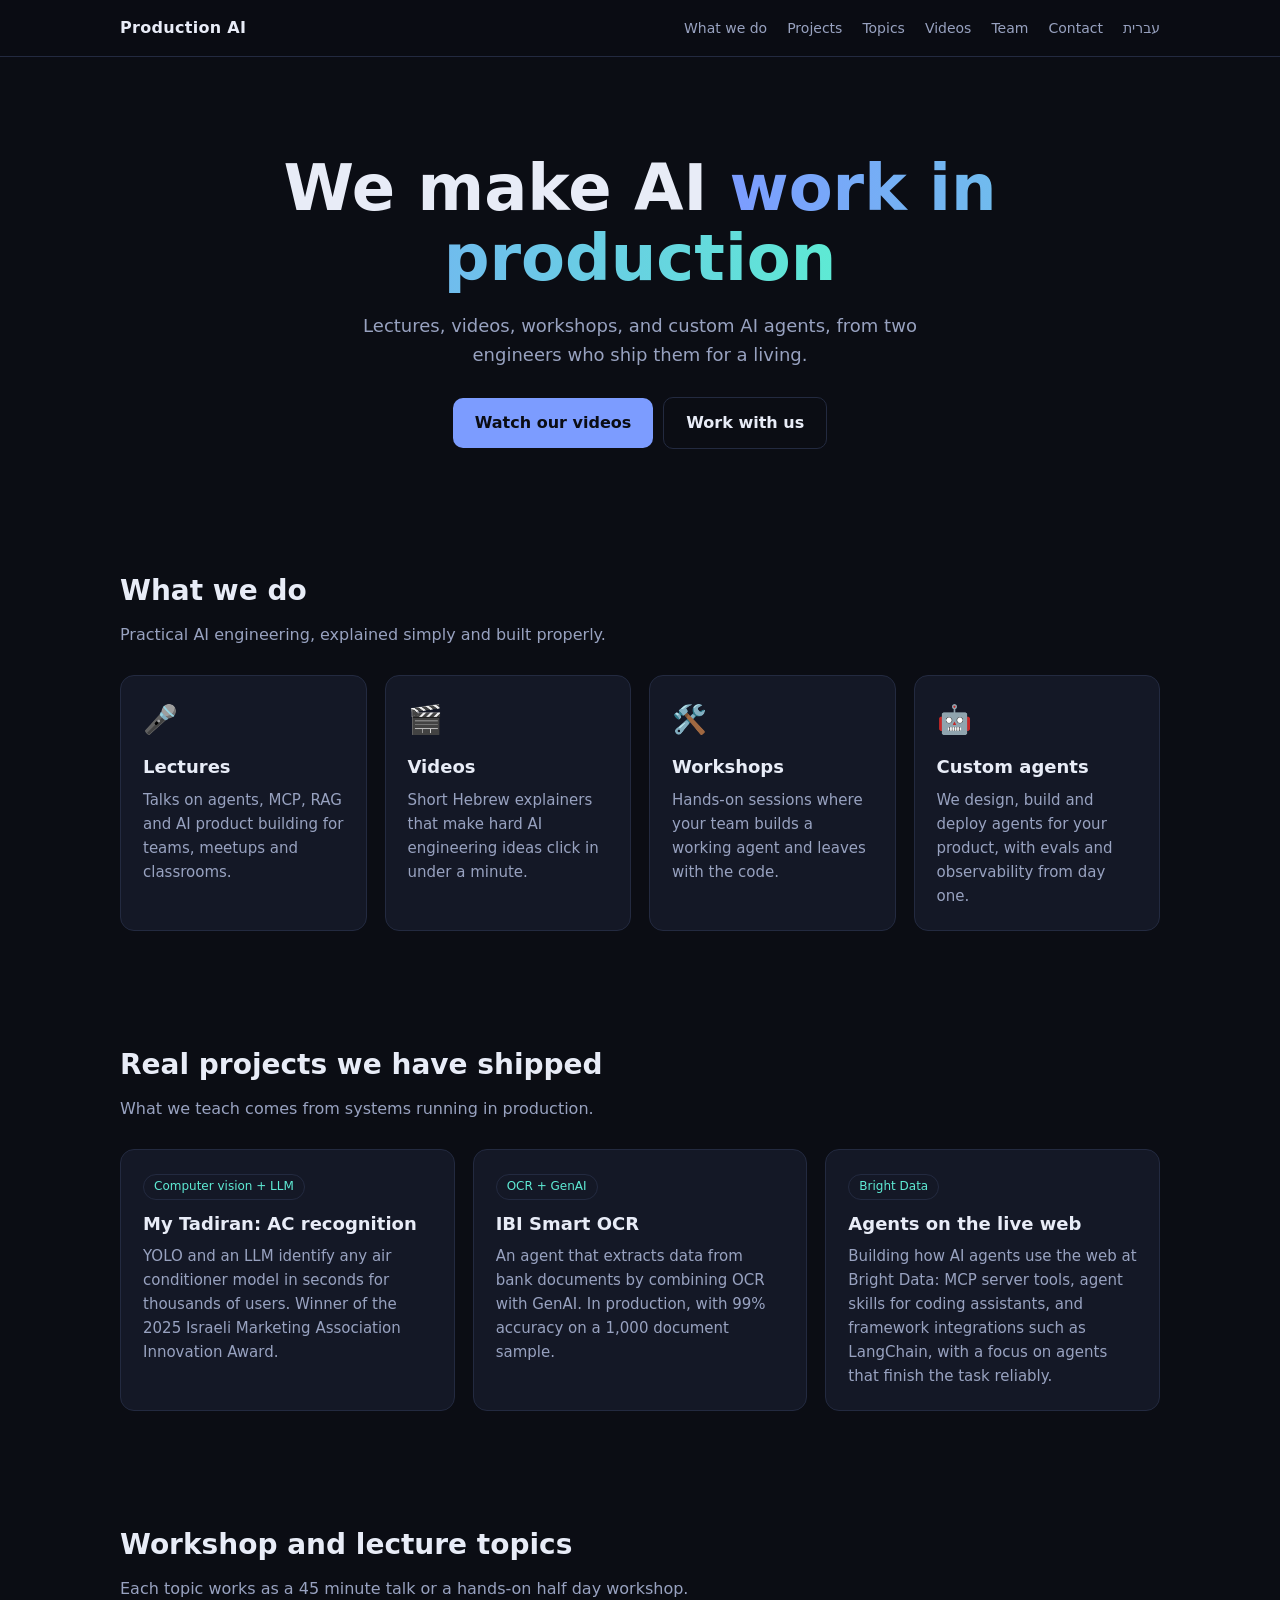
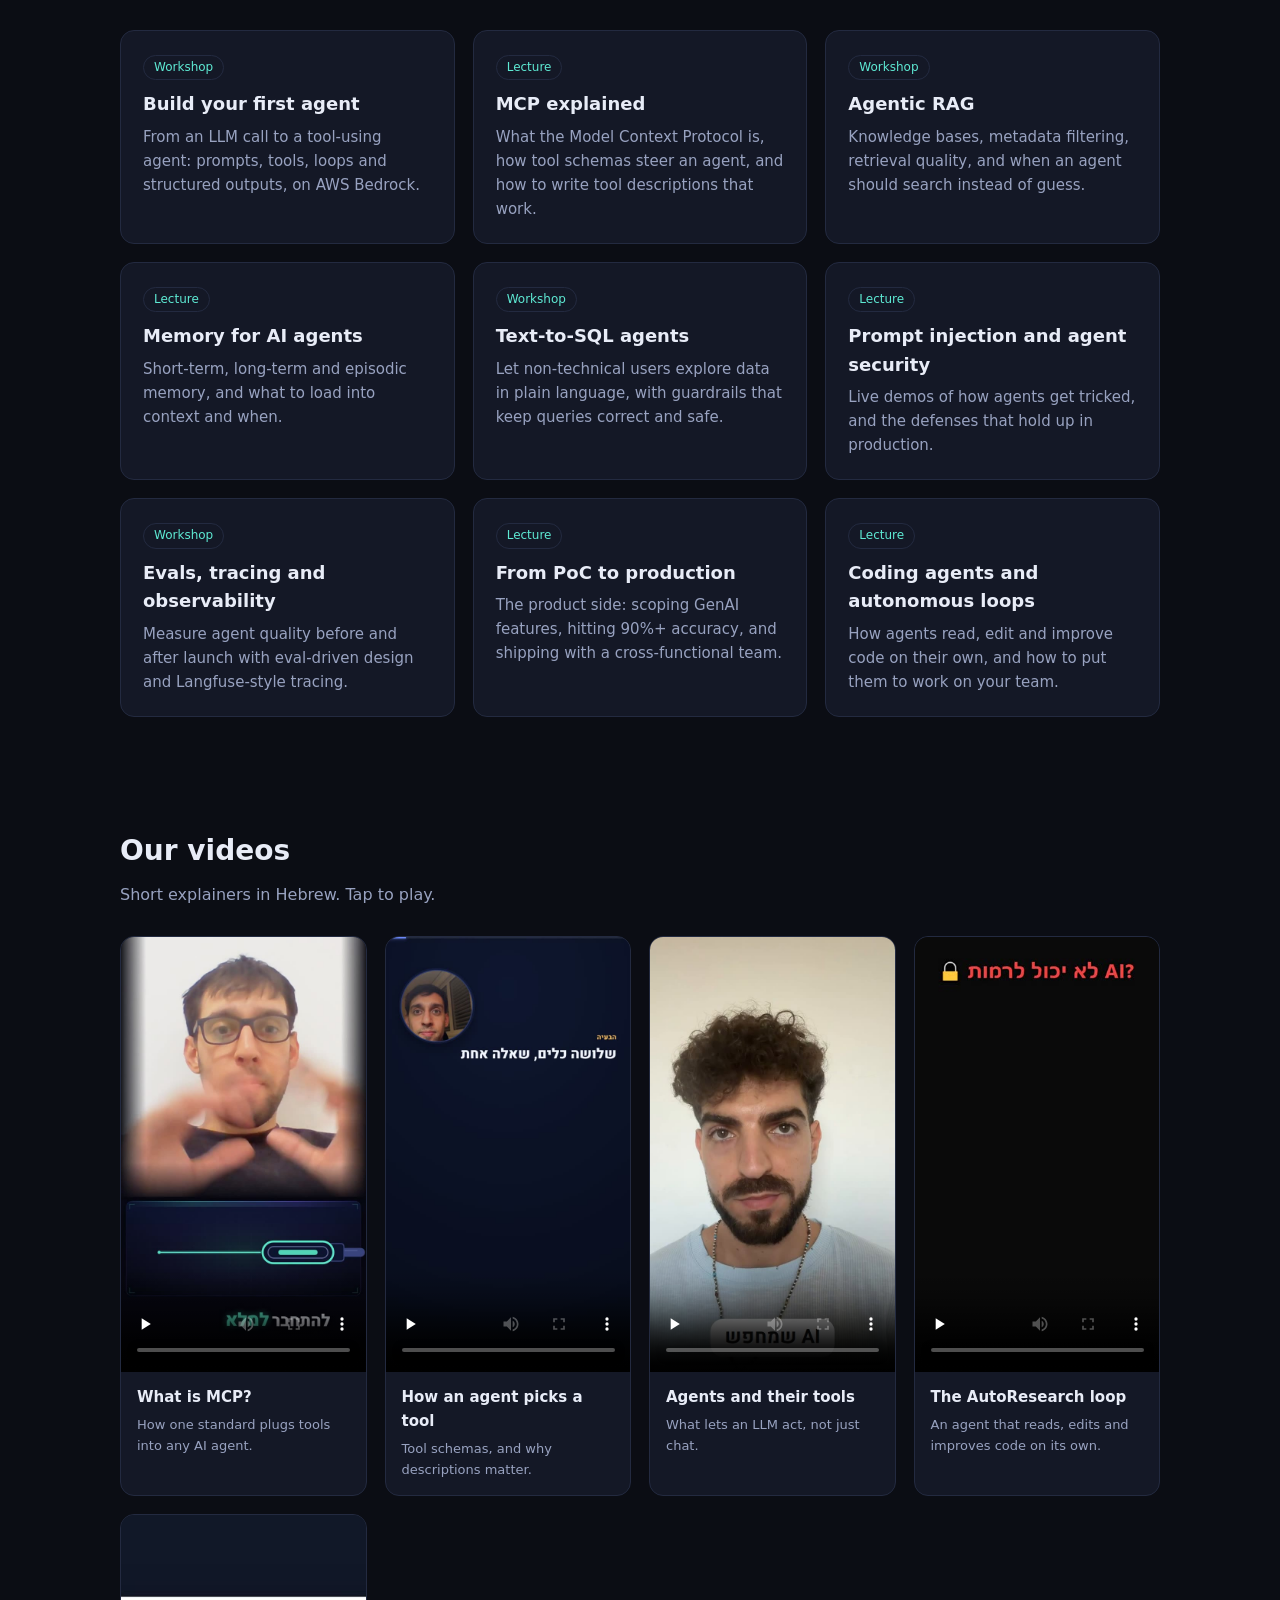
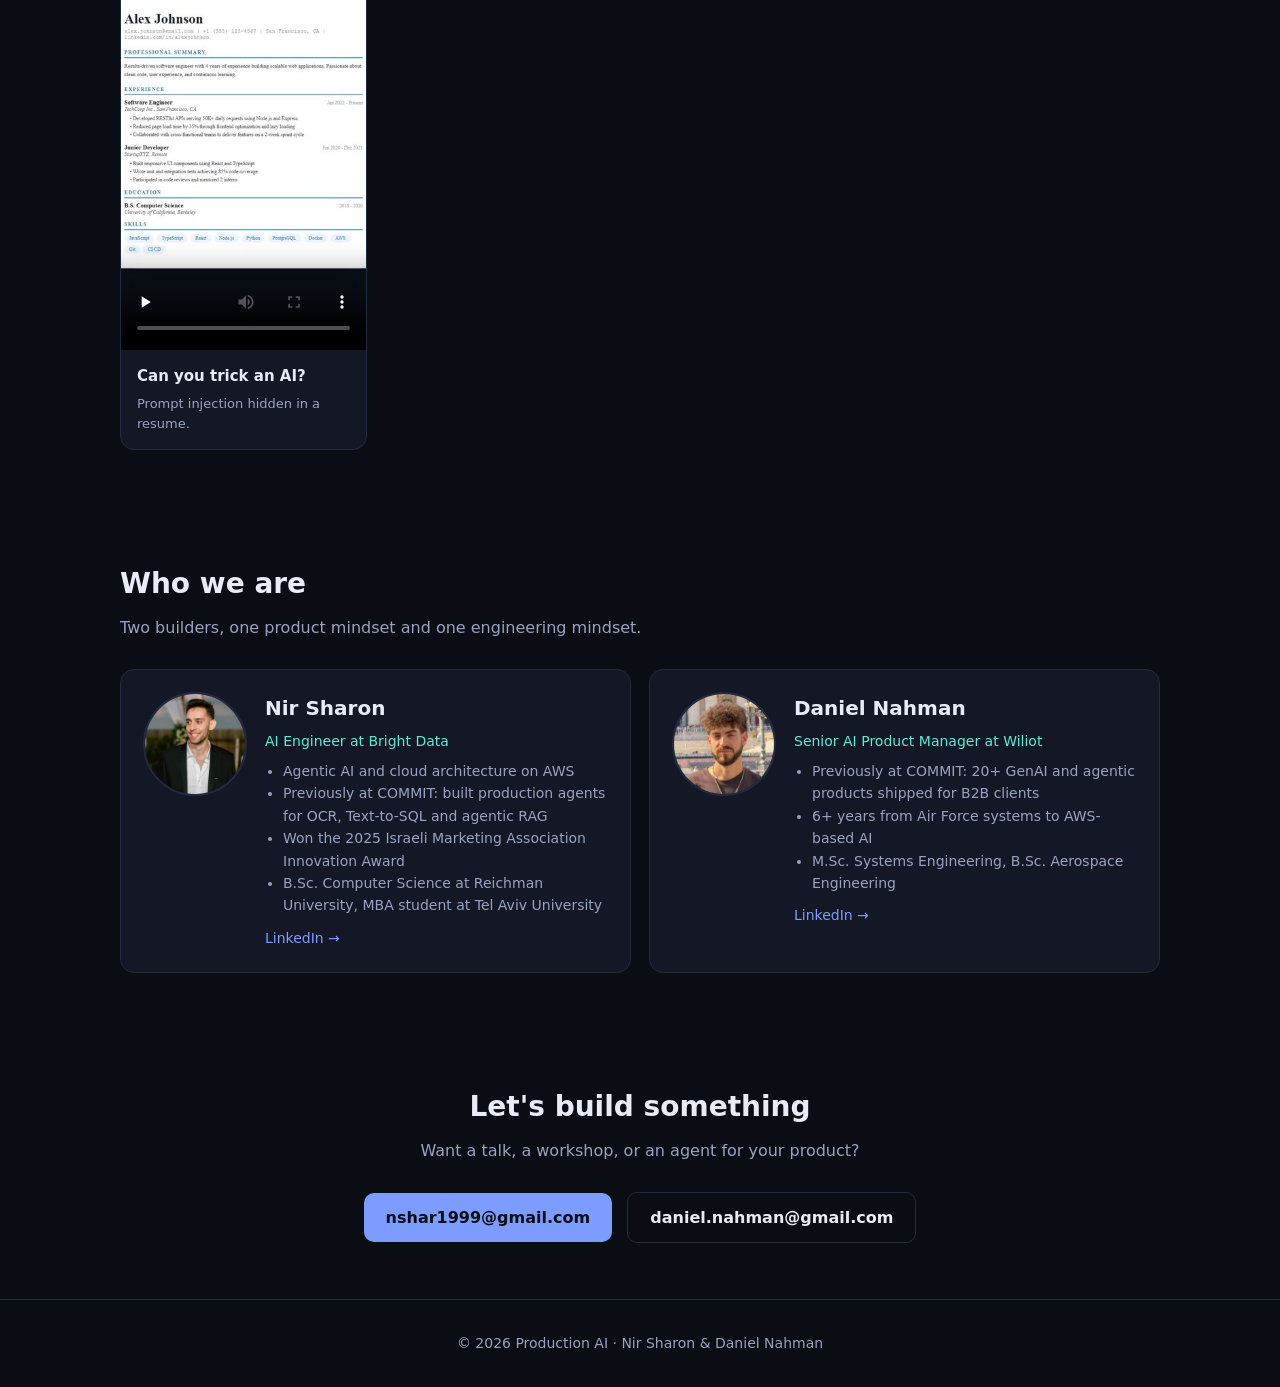
==== commit 662cdd82: "Fix education: BSc Reichman, MBA Tel Aviv" ====
--- a/index.html
+++ b/index.html
@@ -103,7 +103,7 @@
 <h2>Who we are</h2><p class="sub">Two builders, one product mindset and one engineering mindset.</p>
 <div class="grid people">
 <div class="card person"><img src="img/nir.png" alt="Nir Sharon"><div><h3>Nir Sharon</h3><div class="role">AI Engineer at Bright Data</div>
-<ul><li>Agentic AI and cloud architecture on AWS</li><li>Previously at COMMIT: built production agents for OCR, Text-to-SQL and agentic RAG</li><li>Won the 2025 Israeli Marketing Association Innovation Award</li><li>B.Sc. Computer Science, MBA student at Reichman University</li></ul><a class="in" href="https://www.linkedin.com/in/nir-sharon-b76b2b27a/" target="_blank" rel="noopener">LinkedIn →</a></div></div>
+<ul><li>Agentic AI and cloud architecture on AWS</li><li>Previously at COMMIT: built production agents for OCR, Text-to-SQL and agentic RAG</li><li>Won the 2025 Israeli Marketing Association Innovation Award</li><li>B.Sc. Computer Science at Reichman University, MBA student at Tel Aviv University</li></ul><a class="in" href="https://www.linkedin.com/in/nir-sharon-b76b2b27a/" target="_blank" rel="noopener">LinkedIn →</a></div></div>
 <div class="card person"><img src="img/daniel.jpg" alt="Daniel Nahman"><div><h3>Daniel Nahman</h3><div class="role">Senior AI Product Manager at Wiliot</div>
 <ul><li>Previously at COMMIT: 20+ GenAI and agentic products shipped for B2B clients</li><li>6+ years from Air Force systems to AWS-based AI</li><li>M.Sc. Systems Engineering, B.Sc. Aerospace Engineering</li></ul><a class="in" href="https://www.linkedin.com/in/daniel-nahman-990b09152/" target="_blank" rel="noopener">LinkedIn →</a></div></div>
 </div></div></section>
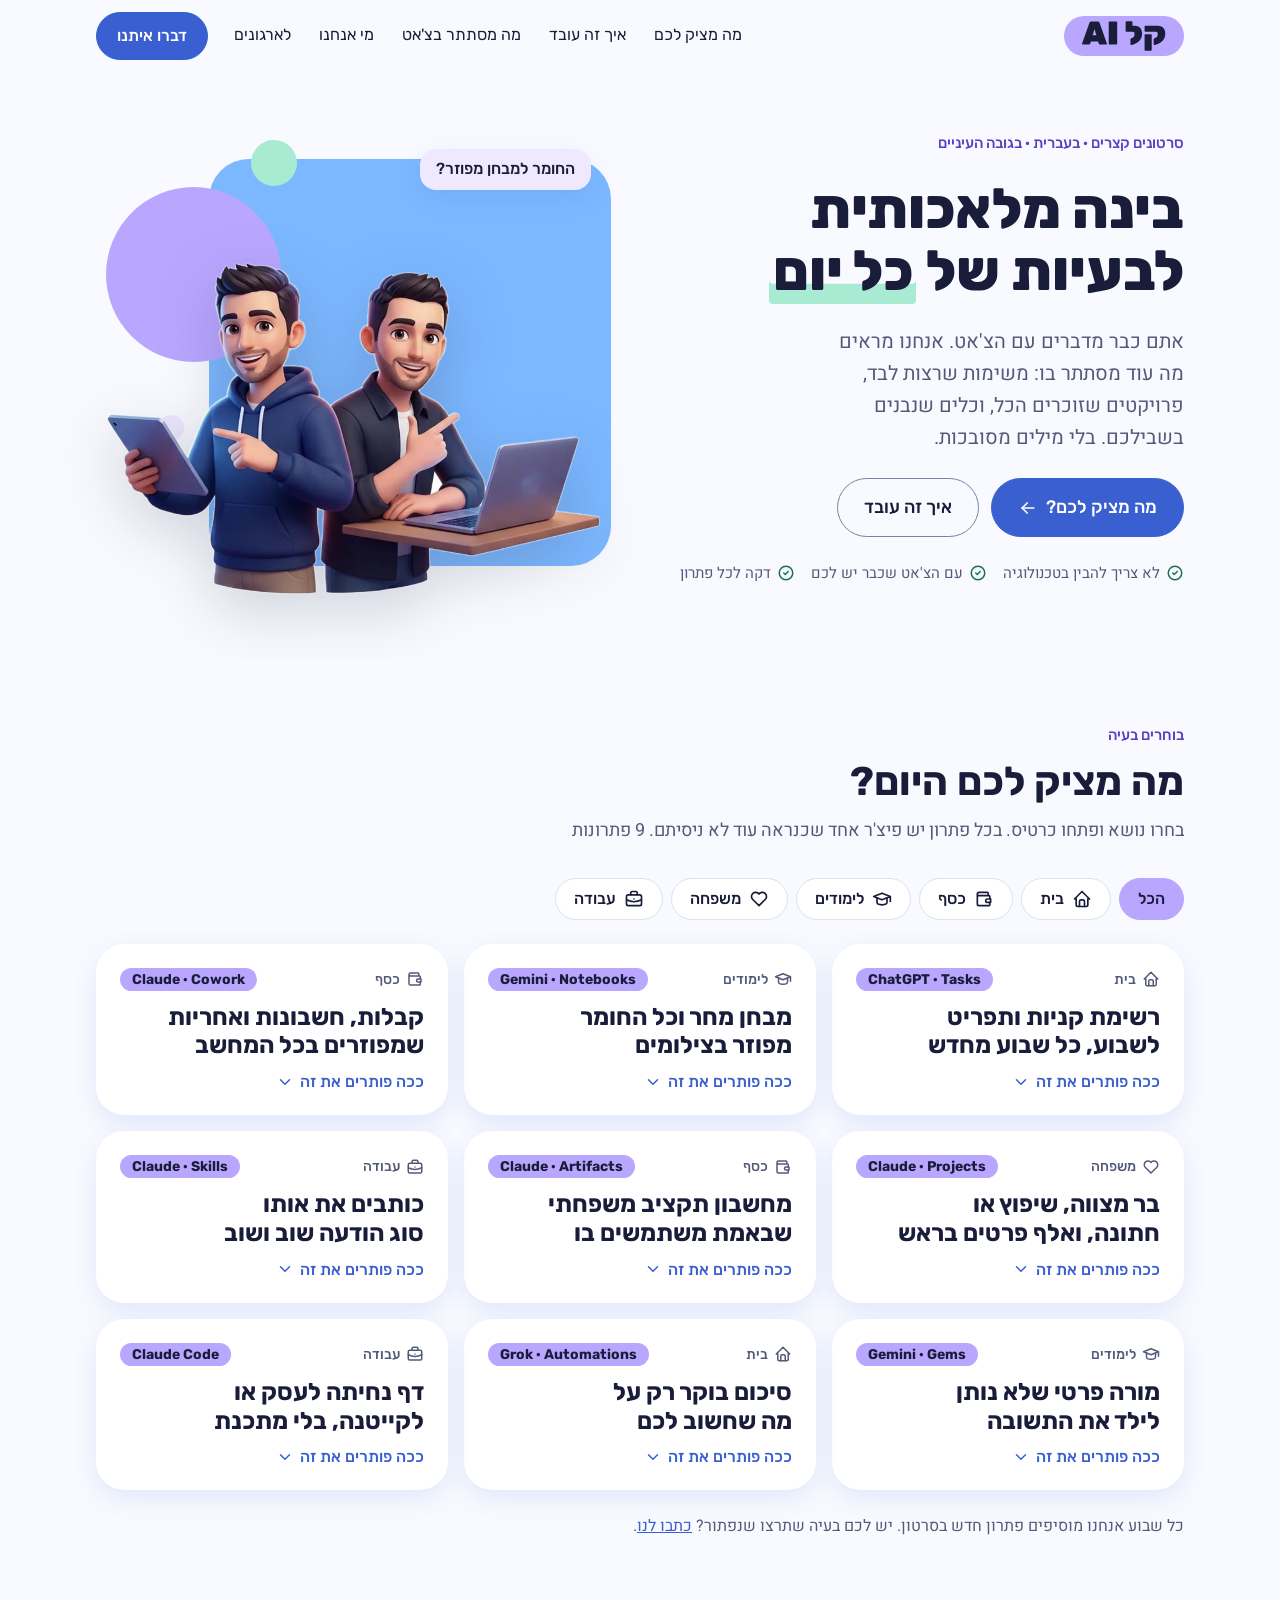
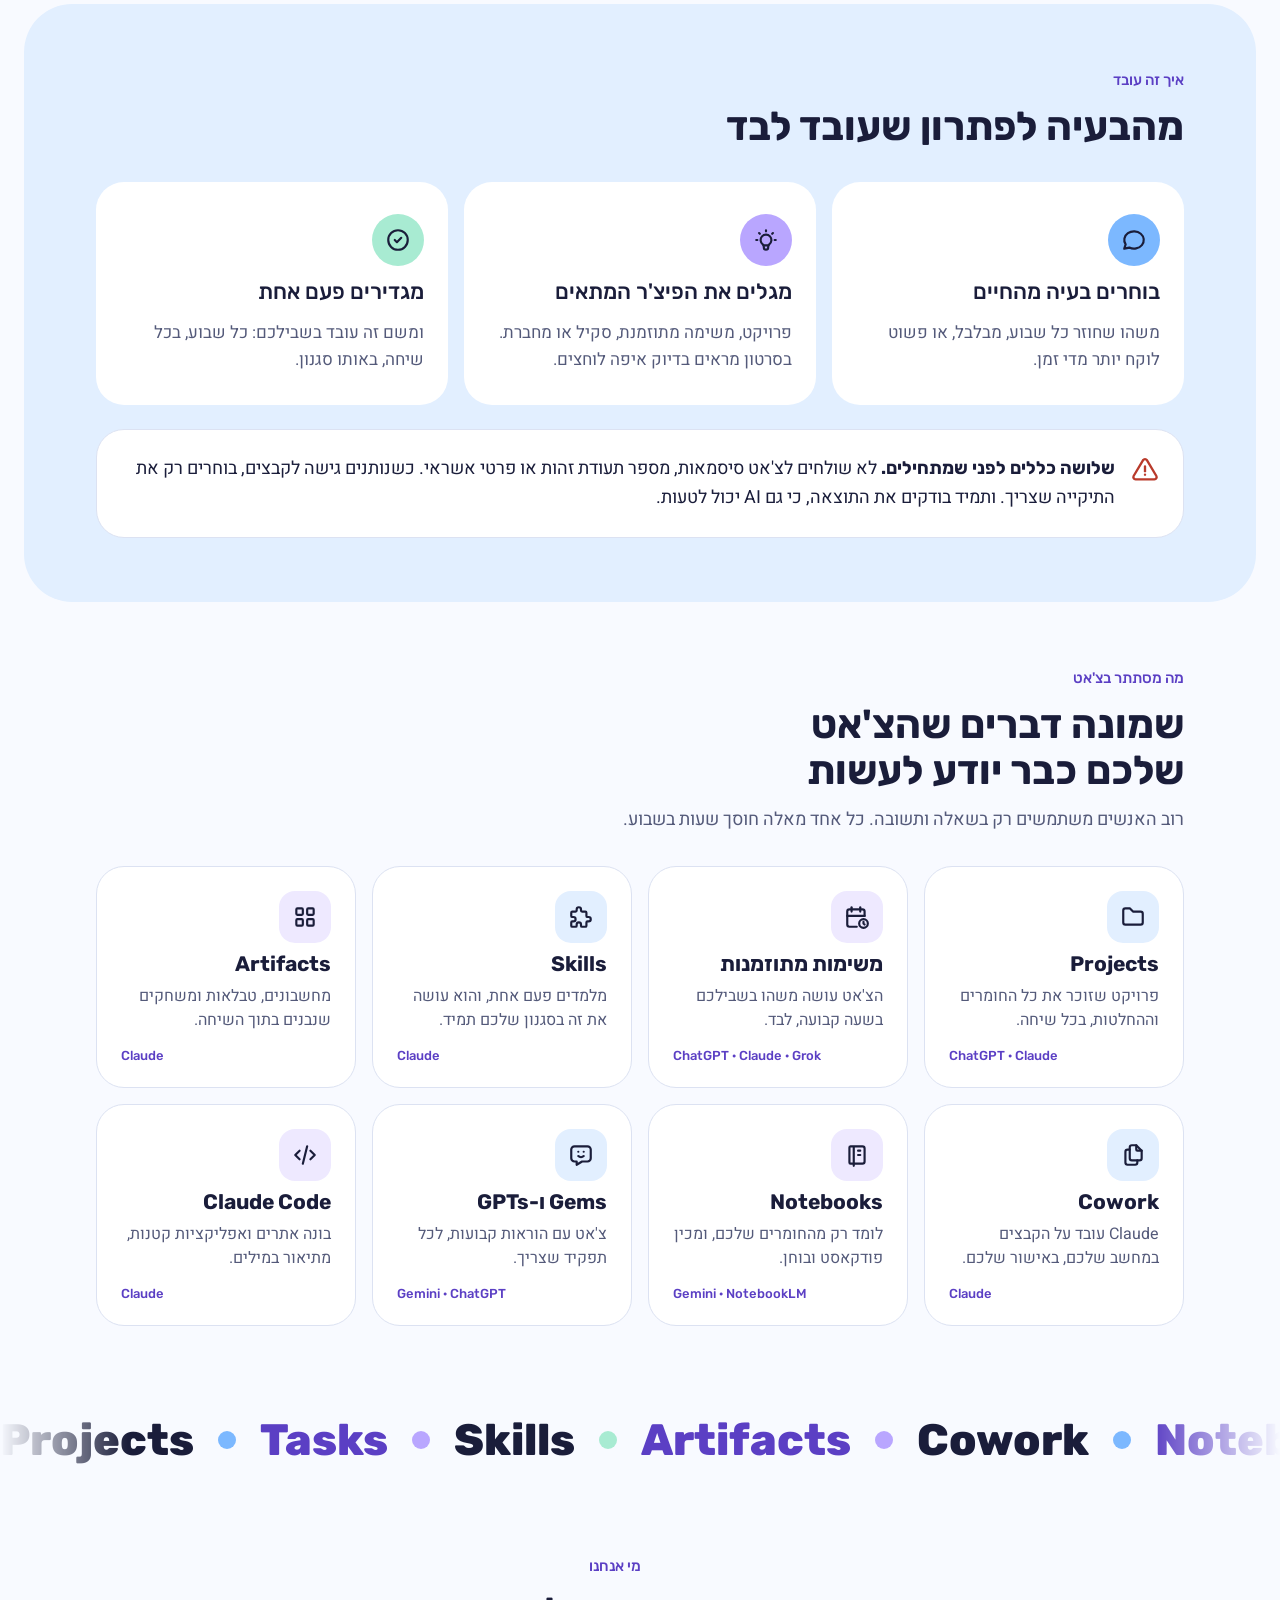
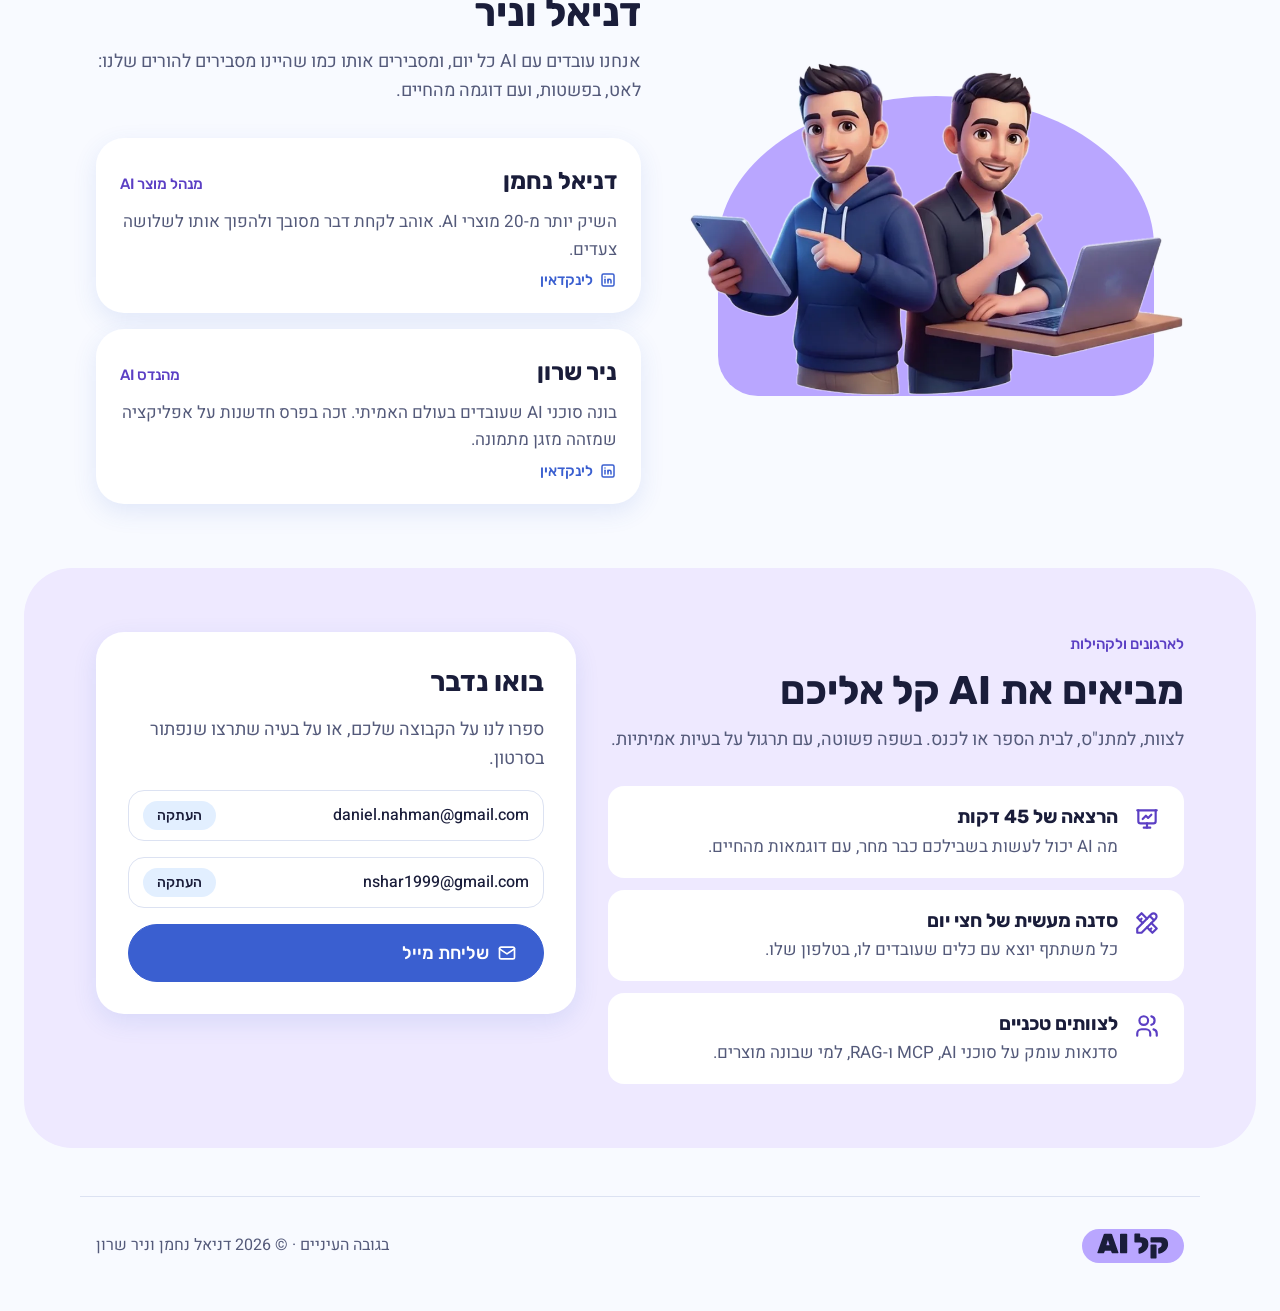
==== commit 20a51e51: "Add AI kal site (replaces portfolio index.html on this branch)" ====
--- a/index.html
+++ b/index.html
@@ -1,119 +1,270 @@
 <!doctype html>
-<html lang="en">
+<html lang="he" dir="rtl">
 <head>
 <meta charset="utf-8">
-<meta name="viewport" content="width=device-width, initial-scale=1">
-<title>Production AI | Nir Sharon &amp; Daniel Nahman</title>
-<meta name="description" content="Lectures, videos, workshops and custom AI agents by Nir Sharon and Daniel Nahman.">
-<style>
-:root{--bg:#0b0d14;--card:#141826;--line:#232a40;--text:#e8ecf7;--mute:#98a2c0;--accent:#7c9cff;--accent2:#5eead4}
-*{box-sizing:border-box;margin:0}
-html{scroll-behavior:smooth}
-body{background:var(--bg);color:var(--text);font:16px/1.6 system-ui,-apple-system,Segoe UI,Roboto,sans-serif}
-a{color:var(--accent);text-decoration:none}
-.wrap{max-width:1080px;margin:0 auto;padding:0 20px}
-nav{position:sticky;top:0;background:#0b0d14ee;backdrop-filter:blur(8px);border-bottom:1px solid var(--line);z-index:5}
-nav .wrap{display:flex;justify-content:space-between;align-items:center;height:56px}
-nav b{letter-spacing:.3px}
-nav div a{margin-left:20px;color:var(--mute);font-size:14px}
-nav div a:hover{color:var(--text)}
-.hero{padding:96px 0 64px;text-align:center}
-.hero h1{font-size:clamp(36px,7vw,64px);line-height:1.1;margin-bottom:18px}
-.hero h1 span{background:linear-gradient(90deg,var(--accent),var(--accent2));-webkit-background-clip:text;background-clip:text;color:transparent}
-.hero p{color:var(--mute);max-width:620px;margin:0 auto 28px;font-size:18px}
-.btn{display:inline-block;padding:12px 22px;border-radius:10px;background:var(--accent);color:#0b0d14;font-weight:600}
-.btn.ghost{background:none;border:1px solid var(--line);color:var(--text);margin-left:10px}
-section{padding:56px 0}
-h2{font-size:28px;margin-bottom:8px}
-.sub{color:var(--mute);margin-bottom:28px}
-.grid{display:grid;gap:18px}
-.offers{grid-template-columns:repeat(auto-fit,minmax(220px,1fr))}
-.card{background:var(--card);border:1px solid var(--line);border-radius:14px;padding:22px}
-.card h3{font-size:18px;margin-bottom:6px}
-.card p{color:var(--mute);font-size:15px}
-.icon{font-size:28px;margin-bottom:10px}
-.videos{grid-template-columns:repeat(auto-fill,minmax(230px,1fr))}
-.vid{padding:0;overflow:hidden}
-.vid video{width:100%;aspect-ratio:9/16;object-fit:cover;background:#000;display:block}
-.vid .t{padding:14px 16px}
-.vid h3{font-size:15px}
-.vid p{font-size:13px;color:var(--mute)}
-.people{grid-template-columns:repeat(auto-fit,minmax(300px,1fr))}
-.person{display:flex;gap:18px;align-items:flex-start}
-.person img{width:104px;height:104px;border-radius:50%;object-fit:cover;border:2px solid var(--line);flex:none}
-.person h3{font-size:20px}
-.role{color:var(--accent2);font-size:14px;margin-bottom:8px}
-.person ul{padding-left:18px;color:var(--mute);font-size:14px}
-.topics{grid-template-columns:repeat(auto-fit,minmax(260px,1fr))}
-.tag{display:inline-block;font-size:12px;padding:2px 10px;border-radius:99px;border:1px solid var(--line);color:var(--accent2);margin-bottom:10px}
-.in{display:inline-block;margin-top:10px;font-size:14px}
-footer{border-top:1px solid var(--line);padding:32px 0;color:var(--mute);font-size:14px;text-align:center}
-</style>
+<meta name="viewport" content="width=device-width, initial-scale=1, viewport-fit=cover">
+<title>AI קל · בינה מלאכותית לבעיות של כל יום</title>
+<meta name="description" content="סרטונים קצרים בעברית שמראים איך הפיצ'רים החזקים של ChatGPT, Claude ו-Gemini פותרים בעיות של כל יום. בגובה העיניים, עם דניאל וניר.">
+<meta property="og:title" content="AI קל · בגובה העיניים">
+<meta property="og:description" content="בינה מלאכותית לבעיות של כל יום, בלי מילים מסובכות.">
+<meta name="theme-color" content="#F8FAFF">
+<link rel="icon" href="assets/ai-kal-avatar.svg" type="image/svg+xml">
+<link rel="preconnect" href="https://fonts.googleapis.com">
+<link rel="preconnect" href="https://fonts.gstatic.com" crossorigin>
+<link rel="stylesheet" href="https://fonts.googleapis.com/css2?family=Rubik:wght@400;500;700;800;900&family=Heebo:wght@400;500&display=swap">
+<link rel="stylesheet" href="styles.css">
 </head>
 <body>
-<nav><div class="wrap"><b>Production AI</b><div><a href="#what">What we do</a><a href="#projects">Projects</a><a href="#topics">Topics</a><a href="#videos">Videos</a><a href="#team">Team</a><a href="#contact">Contact</a><a href="he.html" hreflang="he">עברית</a></div></div></nav>
-
-<header class="hero"><div class="wrap">
-<h1>We make AI <span>work in production</span></h1>
-<p>Lectures, videos, workshops, and custom AI agents, from two engineers who ship them for a living.</p>
-<a class="btn" href="#videos">Watch our videos</a><a class="btn ghost" href="#contact">Work with us</a>
-</div></header>
-
-<section id="what"><div class="wrap">
-<h2>What we do</h2><p class="sub">Practical AI engineering, explained simply and built properly.</p>
-<div class="grid offers">
-<div class="card"><div class="icon">🎤</div><h3>Lectures</h3><p>Talks on agents, MCP, RAG and AI product building for teams, meetups and classrooms.</p></div>
-<div class="card"><div class="icon">🎬</div><h3>Videos</h3><p>Short Hebrew explainers that make hard AI engineering ideas click in under a minute.</p></div>
-<div class="card"><div class="icon">🛠️</div><h3>Workshops</h3><p>Hands-on sessions where your team builds a working agent and leaves with the code.</p></div>
-<div class="card"><div class="icon">🤖</div><h3>Custom agents</h3><p>We design, build and deploy agents for your product, with evals and observability from day one.</p></div>
-</div></div></section>
-
-<section id="projects"><div class="wrap">
-<h2>Real projects we have shipped</h2><p class="sub">What we teach comes from systems running in production.</p>
-<div class="grid topics">
-<div class="card"><span class="tag">Computer vision + LLM</span><h3>My Tadiran: AC recognition</h3><p>YOLO and an LLM identify any air conditioner model in seconds for thousands of users. Winner of the 2025 Israeli Marketing Association Innovation Award.</p></div>
-<div class="card"><span class="tag">OCR + GenAI</span><h3>IBI Smart OCR</h3><p>An agent that extracts data from bank documents by combining OCR with GenAI. In production, with 99% accuracy on a 1,000 document sample.</p></div>
-<div class="card"><span class="tag">Bright Data</span><h3>Agents on the live web</h3><p>Building how AI agents use the web at Bright Data: MCP server tools, agent skills for coding assistants, and framework integrations such as LangChain, with a focus on agents that finish the task reliably.</p></div>
-</div></div></section>
-<section id="topics"><div class="wrap">
-<h2>Workshop and lecture topics</h2><p class="sub">Each topic works as a 45 minute talk or a hands-on half day workshop.</p>
-<div class="grid topics">
-<div class="card"><span class="tag">Workshop</span><h3>Build your first agent</h3><p>From an LLM call to a tool-using agent: prompts, tools, loops and structured outputs, on AWS Bedrock.</p></div>
-<div class="card"><span class="tag">Lecture</span><h3>MCP explained</h3><p>What the Model Context Protocol is, how tool schemas steer an agent, and how to write tool descriptions that work.</p></div>
-<div class="card"><span class="tag">Workshop</span><h3>Agentic RAG</h3><p>Knowledge bases, metadata filtering, retrieval quality, and when an agent should search instead of guess.</p></div>
-<div class="card"><span class="tag">Lecture</span><h3>Memory for AI agents</h3><p>Short-term, long-term and episodic memory, and what to load into context and when.</p></div>
-<div class="card"><span class="tag">Workshop</span><h3>Text-to-SQL agents</h3><p>Let non-technical users explore data in plain language, with guardrails that keep queries correct and safe.</p></div>
-<div class="card"><span class="tag">Lecture</span><h3>Prompt injection and agent security</h3><p>Live demos of how agents get tricked, and the defenses that hold up in production.</p></div>
-<div class="card"><span class="tag">Workshop</span><h3>Evals, tracing and observability</h3><p>Measure agent quality before and after launch with eval-driven design and Langfuse-style tracing.</p></div>
-<div class="card"><span class="tag">Lecture</span><h3>From PoC to production</h3><p>The product side: scoping GenAI features, hitting 90%+ accuracy, and shipping with a cross-functional team.</p></div>
-<div class="card"><span class="tag">Lecture</span><h3>Coding agents and autonomous loops</h3><p>How agents read, edit and improve code on their own, and how to put them to work on your team.</p></div>
-</div></div></section>
-
-<section id="videos"><div class="wrap">
-<h2>Our videos</h2><p class="sub">Short explainers in Hebrew. Tap to play.</p>
-<div class="grid videos">
-<div class="card vid"><video controls preload="none" playsinline poster="posters/mcp-explained.jpg" src="videos/mcp-explained.mp4"></video><div class="t"><h3>What is MCP?</h3><p>How one standard plugs tools into any AI agent.</p></div></div>
-<div class="card vid"><video controls preload="none" playsinline poster="posters/mcp-tool-schema.jpg" src="videos/mcp-tool-schema.mp4"></video><div class="t"><h3>How an agent picks a tool</h3><p>Tool schemas, and why descriptions matter.</p></div></div>
-<div class="card vid"><video controls preload="none" playsinline poster="posters/agent-tools.jpg" src="videos/agent-tools.mp4"></video><div class="t"><h3>Agents and their tools</h3><p>What lets an LLM act, not just chat.</p></div></div>
-<div class="card vid"><video controls preload="none" playsinline poster="posters/autoresearch.jpg" src="videos/autoresearch.mp4"></video><div class="t"><h3>The AutoResearch loop</h3><p>An agent that reads, edits and improves code on its own.</p></div></div>
-<div class="card vid"><video controls preload="none" playsinline poster="posters/prompt-injection.jpg" src="videos/prompt-injection.mp4"></video><div class="t"><h3>Can you trick an AI?</h3><p>Prompt injection hidden in a resume.</p></div></div>
-</div></div></section>
-
-<section id="team"><div class="wrap">
-<h2>Who we are</h2><p class="sub">Two builders, one product mindset and one engineering mindset.</p>
-<div class="grid people">
-<div class="card person"><img src="img/nir.png" alt="Nir Sharon"><div><h3>Nir Sharon</h3><div class="role">AI Engineer at Bright Data</div>
-<ul><li>Agentic AI and cloud architecture on AWS</li><li>Previously at COMMIT: built production agents for OCR, Text-to-SQL and agentic RAG</li><li>Won the 2025 Israeli Marketing Association Innovation Award</li><li>B.Sc. Computer Science at Reichman University, MBA student at Tel Aviv University</li></ul><a class="in" href="https://www.linkedin.com/in/nir-sharon-b76b2b27a/" target="_blank" rel="noopener">LinkedIn →</a></div></div>
-<div class="card person"><img src="img/daniel.jpg" alt="Daniel Nahman"><div><h3>Daniel Nahman</h3><div class="role">Senior AI Product Manager at Wiliot</div>
-<ul><li>Previously at COMMIT: 20+ GenAI and agentic products shipped for B2B clients</li><li>6+ years from Air Force systems to AWS-based AI</li><li>M.Sc. Systems Engineering, B.Sc. Aerospace Engineering</li></ul><a class="in" href="https://www.linkedin.com/in/daniel-nahman-990b09152/" target="_blank" rel="noopener">LinkedIn →</a></div></div>
-</div></div></section>
-
-<section id="contact"><div class="wrap" style="text-align:center">
-<h2>Let's build something</h2><p class="sub">Want a talk, a workshop, or an agent for your product?</p>
-<a class="btn" href="mailto:nshar1999@gmail.com">nshar1999@gmail.com</a>
-<a class="btn ghost" href="mailto:daniel.nahman@gmail.com">daniel.nahman@gmail.com</a>
-</div></section>
-
-<footer>© 2026 Production AI · Nir Sharon &amp; Daniel Nahman</footer>
+<a class="sr-only" href="#problems">דילוג לתוכן</a>
+<header class="top">
+  <div class="wrap">
+    <a class="logo" href="#top" aria-label="AI קל, לראש העמוד"><img src="assets/ai-kal-wordmark.svg" alt="AI קל" width="120" height="40"></a>
+    <nav class="nav" id="nav" aria-label="ניווט ראשי">
+      <a href="#problems">מה מציק לכם</a>
+      <a href="#how">איך זה עובד</a>
+      <a href="#tools">מה מסתתר בצ'אט</a>
+      <a href="#about">מי אנחנו</a>
+      <a href="#orgs">לארגונים</a>
+    </nav>
+    <a class="btn btn-primary" href="#contact">דברו איתנו</a>
+    <button class="menu-btn" type="button" aria-expanded="false" aria-controls="nav">תפריט</button>
+  </div>
+</header>
+
+<main id="top">
+  <section class="hero">
+    <div class="wrap">
+      <div class="hero-copy">
+        <span class="eyebrow load" style="--d:0">סרטונים קצרים · בעברית · בגובה העיניים</span>
+        <h1 class="display load" style="--d:1">בינה מלאכותית לבעיות של <span class="mark">כל יום</span></h1>
+        <p class="lead load" style="--d:2">אתם כבר מדברים עם הצ'אט. אנחנו מראים מה עוד מסתתר בו: משימות שרצות לבד, פרויקטים שזוכרים הכל, וכלים שנבנים בשבילכם. בלי מילים מסובכות.</p>
+        <div class="hero-actions load" style="--d:3">
+          <a class="btn btn-primary" href="#problems">מה מציק לכם?<svg class="ico" viewBox="0 0 24 24" fill="none" stroke="currentColor" stroke-width="2" stroke-linecap="round" stroke-linejoin="round" aria-hidden="true"><path d="M5 12l14 0"/><path d="M5 12l6 6"/><path d="M5 12l6 -6"/></svg></a>
+          <a class="btn" href="#how">איך זה עובד</a>
+        </div>
+        <div class="trust load" style="--d:4">
+          <span><svg class="ico" viewBox="0 0 24 24" fill="none" stroke="currentColor" stroke-width="2" stroke-linecap="round" stroke-linejoin="round" aria-hidden="true"><path d="M12 12m-9 0a9 9 0 1 0 18 0a9 9 0 1 0 -18 0"/><path d="M9 12l2 2l4 -4"/></svg>לא צריך להבין בטכנולוגיה</span>
+          <span><svg class="ico" viewBox="0 0 24 24" fill="none" stroke="currentColor" stroke-width="2" stroke-linecap="round" stroke-linejoin="round" aria-hidden="true"><path d="M12 12m-9 0a9 9 0 1 0 18 0a9 9 0 1 0 -18 0"/><path d="M9 12l2 2l4 -4"/></svg>עם הצ'אט שכבר יש לכם</span>
+          <span><svg class="ico" viewBox="0 0 24 24" fill="none" stroke="currentColor" stroke-width="2" stroke-linecap="round" stroke-linejoin="round" aria-hidden="true"><path d="M12 12m-9 0a9 9 0 1 0 18 0a9 9 0 1 0 -18 0"/><path d="M9 12l2 2l4 -4"/></svg>דקה לכל פתרון</span>
+        </div>
+      </div>
+      <div class="hero-art load" style="--d:2" aria-hidden="true">
+        <span class="blob b1"></span><span class="blob b2"></span><span class="blob b3"></span><span class="blob b4"></span>
+        <img src="assets/hosts.webp" alt="" width="900" height="606">
+        <span class="bubble q" id="bq">כל חמישי, רשימת קניות?</span>
+        <span class="bubble a" id="ba"><span class="dots" aria-hidden="true"><i></i><i></i><i></i></span><span class="ans"><svg class="ico" viewBox="0 0 24 24" fill="none" stroke="currentColor" stroke-width="2" stroke-linecap="round" stroke-linejoin="round" aria-hidden="true"><path d="M12 12m-9 0a9 9 0 1 0 18 0a9 9 0 1 0 -18 0"/><path d="M9 12l2 2l4 -4"/></svg><span id="bat">משימה מתוזמנת</span></span></span>
+      </div>
+    </div>
+  </section>
+
+  <section class="section" id="problems">
+    <div class="wrap">
+      <div class="sec-head" data-rise>
+        <span class="eyebrow">בוחרים בעיה</span>
+        <h2 class="h2">מה מציק לכם היום?</h2>
+        <p>בחרו נושא ופתחו כרטיס. בכל פתרון יש פיצ'ר אחד שכנראה עוד לא ניסיתם. <span id="count">9 פתרונות</span></p>
+      </div>
+      <div class="chips" role="group" aria-label="סינון לפי נושא">
+        <button type="button" class="chip" data-cat="all" aria-pressed="true">הכל</button>
+        <button type="button" class="chip" data-cat="home" aria-pressed="false"><svg class="ico" viewBox="0 0 24 24" fill="none" stroke="currentColor" stroke-width="2" stroke-linecap="round" stroke-linejoin="round" aria-hidden="true"><path d="M5 12l-2 0l9 -9l9 9l-2 0"/><path d="M5 12v7a2 2 0 0 0 2 2h10a2 2 0 0 0 2 -2v-7"/><path d="M9 21v-6a2 2 0 0 1 2 -2h2a2 2 0 0 1 2 2v6"/></svg>בית</button>
+        <button type="button" class="chip" data-cat="money" aria-pressed="false"><svg class="ico" viewBox="0 0 24 24" fill="none" stroke="currentColor" stroke-width="2" stroke-linecap="round" stroke-linejoin="round" aria-hidden="true"><path d="M17 8v-3a1 1 0 0 0 -1 -1h-10a2 2 0 0 0 0 4h12a1 1 0 0 1 1 1v3m0 4v3a1 1 0 0 1 -1 1h-12a2 2 0 0 1 -2 -2v-12"/><path d="M20 12v4h-4a2 2 0 0 1 0 -4h4"/></svg>כסף</button>
+        <button type="button" class="chip" data-cat="study" aria-pressed="false"><svg class="ico" viewBox="0 0 24 24" fill="none" stroke="currentColor" stroke-width="2" stroke-linecap="round" stroke-linejoin="round" aria-hidden="true"><path d="M22 9l-10 -4l-10 4l10 4l10 -4v6"/><path d="M6 10.6v5.4a6 3 0 0 0 12 0v-5.4"/></svg>לימודים</button>
+        <button type="button" class="chip" data-cat="family" aria-pressed="false"><svg class="ico" viewBox="0 0 24 24" fill="none" stroke="currentColor" stroke-width="2" stroke-linecap="round" stroke-linejoin="round" aria-hidden="true"><path d="M19.5 12.572l-7.5 7.428l-7.5 -7.428a5 5 0 1 1 7.5 -6.566a5 5 0 1 1 7.5 6.572"/></svg>משפחה</button>
+        <button type="button" class="chip" data-cat="work" aria-pressed="false"><svg class="ico" viewBox="0 0 24 24" fill="none" stroke="currentColor" stroke-width="2" stroke-linecap="round" stroke-linejoin="round" aria-hidden="true"><path d="M3 7m0 2a2 2 0 0 1 2 -2h14a2 2 0 0 1 2 2v9a2 2 0 0 1 -2 2h-14a2 2 0 0 1 -2 -2z"/><path d="M8 7v-2a2 2 0 0 1 2 -2h4a2 2 0 0 1 2 2v2"/><path d="M12 12l0 .01"/><path d="M3 13a20 20 0 0 0 18 0"/></svg>עבודה</button>
+      </div>
+      <div class="cards">
+      <details class="card" data-cat="home" data-rise style="--i:0">
+        <summary>
+          <span class="meta"><span class="cat"><svg class="ico" viewBox="0 0 24 24" fill="none" stroke="currentColor" stroke-width="2" stroke-linecap="round" stroke-linejoin="round" aria-hidden="true"><path d="M5 12l-2 0l9 -9l9 9l-2 0"/><path d="M5 12v7a2 2 0 0 0 2 2h10a2 2 0 0 0 2 -2v-7"/><path d="M9 21v-6a2 2 0 0 1 2 -2h2a2 2 0 0 1 2 2v6"/></svg>בית</span><span class="tool ltr">ChatGPT · Tasks</span></span>
+          <h3>רשימת קניות ותפריט לשבוע, כל שבוע מחדש</h3>
+          <span class="more">ככה פותרים את זה<svg class="ico" viewBox="0 0 24 24" fill="none" stroke="currentColor" stroke-width="2" stroke-linecap="round" stroke-linejoin="round" aria-hidden="true"><path d="M6 9l6 6l6 -6"/></svg></span>
+        </summary>
+        <div class="how-to">
+          <p class="what"><svg class="ico" viewBox="0 0 24 24" fill="none" stroke="currentColor" stroke-width="2" stroke-linecap="round" stroke-linejoin="round" aria-hidden="true"><path d="M3 12h1m8 -9v1m8 8h1m-15.4 -6.4l.7 .7m12.1 -.7l-.7 .7"/><path d="M9 16a5 5 0 1 1 6 0a3.5 3.5 0 0 0 -1 3a2 2 0 0 1 -4 0a3.5 3.5 0 0 0 -1 -3"/><path d="M9.7 17l4.6 0"/></svg><span>משימה מתוזמנת: הצ'אט עושה משהו בשבילכם בשעה קבועה, בלי שתבקשו שוב.</span></p>
+          <ol class="steps"><li><span>כותבים פעם אחת מה אתם אוכלים: צמחוני, ילדים קטנים, תקציב</span></li><li><span>מבקשים: <q>כל חמישי ב-9:00 תכין תפריט לשבוע ורשימת קניות לפי מחלקות</q></span></li><li><span>כל חמישי מגיעה התראה עם רשימה מוכנה לסופר</span></li></ol>
+        </div>
+      </details>
+      <details class="card" data-cat="study" data-rise style="--i:1">
+        <summary>
+          <span class="meta"><span class="cat"><svg class="ico" viewBox="0 0 24 24" fill="none" stroke="currentColor" stroke-width="2" stroke-linecap="round" stroke-linejoin="round" aria-hidden="true"><path d="M22 9l-10 -4l-10 4l10 4l10 -4v6"/><path d="M6 10.6v5.4a6 3 0 0 0 12 0v-5.4"/></svg>לימודים</span><span class="tool ltr">Gemini · Notebooks</span></span>
+          <h3>מבחן מחר וכל החומר מפוזר בצילומים</h3>
+          <span class="more">ככה פותרים את זה<svg class="ico" viewBox="0 0 24 24" fill="none" stroke="currentColor" stroke-width="2" stroke-linecap="round" stroke-linejoin="round" aria-hidden="true"><path d="M6 9l6 6l6 -6"/></svg></span>
+        </summary>
+        <div class="how-to">
+          <p class="what"><svg class="ico" viewBox="0 0 24 24" fill="none" stroke="currentColor" stroke-width="2" stroke-linecap="round" stroke-linejoin="round" aria-hidden="true"><path d="M3 12h1m8 -9v1m8 8h1m-15.4 -6.4l.7 .7m12.1 -.7l-.7 .7"/><path d="M9 16a5 5 0 1 1 6 0a3.5 3.5 0 0 0 -1 3a2 2 0 0 1 -4 0a3.5 3.5 0 0 0 -1 -3"/><path d="M9.7 17l4.6 0"/></svg><span>מחברת (NotebookLM) לומדת רק מהחומרים שהעליתם, ולא ממציאה מהאינטרנט.</span></p>
+          <ol class="steps"><li><span>מעלים למחברת את הצילומים, הסיכומים והמצגות מהכיתה</span></li><li><span>מבקשים סקירה קולית, מעין פודקאסט קצר שאפשר לשמוע באוטובוס</span></li><li><span>מבקשים בוחן תרגול, ובודקים מה עוד לא יושב</span></li></ol>
+        </div>
+      </details>
+      <details class="card" data-cat="money" data-rise style="--i:2">
+        <summary>
+          <span class="meta"><span class="cat"><svg class="ico" viewBox="0 0 24 24" fill="none" stroke="currentColor" stroke-width="2" stroke-linecap="round" stroke-linejoin="round" aria-hidden="true"><path d="M17 8v-3a1 1 0 0 0 -1 -1h-10a2 2 0 0 0 0 4h12a1 1 0 0 1 1 1v3m0 4v3a1 1 0 0 1 -1 1h-12a2 2 0 0 1 -2 -2v-12"/><path d="M20 12v4h-4a2 2 0 0 1 0 -4h4"/></svg>כסף</span><span class="tool ltr">Claude · Cowork</span></span>
+          <h3>קבלות, חשבונות ואחריות שמפוזרים בכל המחשב</h3>
+          <span class="more">ככה פותרים את זה<svg class="ico" viewBox="0 0 24 24" fill="none" stroke="currentColor" stroke-width="2" stroke-linecap="round" stroke-linejoin="round" aria-hidden="true"><path d="M6 9l6 6l6 -6"/></svg></span>
+        </summary>
+        <div class="how-to">
+          <p class="what"><svg class="ico" viewBox="0 0 24 24" fill="none" stroke="currentColor" stroke-width="2" stroke-linecap="round" stroke-linejoin="round" aria-hidden="true"><path d="M3 12h1m8 -9v1m8 8h1m-15.4 -6.4l.7 .7m12.1 -.7l-.7 .7"/><path d="M9 16a5 5 0 1 1 6 0a3.5 3.5 0 0 0 -1 3a2 2 0 0 1 -4 0a3.5 3.5 0 0 0 -1 -3"/><path d="M9.7 17l4.6 0"/></svg><span>Cowork נותן ל-Claude לעבוד ישירות על הקבצים במחשב שלכם, באישור שלכם.</span></p>
+          <ol class="steps"><li><span>פותחים את Cowork באפליקציה של Claude ובוחרים את תיקיית ההורדות</span></li><li><span>מבקשים: <q>תמיין את הקבלות לתיקיות לפי חודש, ותבנה טבלת הוצאות</q></span></li><li><span>מקבלים תיקיות מסודרות וקובץ אקסל, בלי לגרור קובץ אחד</span></li></ol>
+        </div>
+      </details>
+      <details class="card" data-cat="family" data-rise style="--i:0">
+        <summary>
+          <span class="meta"><span class="cat"><svg class="ico" viewBox="0 0 24 24" fill="none" stroke="currentColor" stroke-width="2" stroke-linecap="round" stroke-linejoin="round" aria-hidden="true"><path d="M19.5 12.572l-7.5 7.428l-7.5 -7.428a5 5 0 1 1 7.5 -6.566a5 5 0 1 1 7.5 6.572"/></svg>משפחה</span><span class="tool ltr">Claude · Projects</span></span>
+          <h3>בר מצווה, שיפוץ או חתונה, ואלף פרטים בראש</h3>
+          <span class="more">ככה פותרים את זה<svg class="ico" viewBox="0 0 24 24" fill="none" stroke="currentColor" stroke-width="2" stroke-linecap="round" stroke-linejoin="round" aria-hidden="true"><path d="M6 9l6 6l6 -6"/></svg></span>
+        </summary>
+        <div class="how-to">
+          <p class="what"><svg class="ico" viewBox="0 0 24 24" fill="none" stroke="currentColor" stroke-width="2" stroke-linecap="round" stroke-linejoin="round" aria-hidden="true"><path d="M3 12h1m8 -9v1m8 8h1m-15.4 -6.4l.7 .7m12.1 -.7l-.7 .7"/><path d="M9 16a5 5 0 1 1 6 0a3.5 3.5 0 0 0 -1 3a2 2 0 0 1 -4 0a3.5 3.5 0 0 0 -1 -3"/><path d="M9.7 17l4.6 0"/></svg><span>פרויקט זוכר את כל החומרים וההחלטות, בכל שיחה חדשה שפותחים בתוכו.</span></p>
+          <ol class="steps"><li><span>פותחים פרויקט בשם האירוע ומעלים הצעות מחיר, רשימת מוזמנים ותקציב</span></li><li><span>כל שאלה נשאלת בתוך הפרויקט, בלי להסביר הכל מההתחלה</span></li><li><span>פעם בשבוע שואלים: <q>מה עוד לא סגרנו, ומה הכי דחוף?</q></span></li></ol>
+        </div>
+      </details>
+      <details class="card" data-cat="money" data-rise style="--i:1">
+        <summary>
+          <span class="meta"><span class="cat"><svg class="ico" viewBox="0 0 24 24" fill="none" stroke="currentColor" stroke-width="2" stroke-linecap="round" stroke-linejoin="round" aria-hidden="true"><path d="M17 8v-3a1 1 0 0 0 -1 -1h-10a2 2 0 0 0 0 4h12a1 1 0 0 1 1 1v3m0 4v3a1 1 0 0 1 -1 1h-12a2 2 0 0 1 -2 -2v-12"/><path d="M20 12v4h-4a2 2 0 0 1 0 -4h4"/></svg>כסף</span><span class="tool ltr">Claude · Artifacts</span></span>
+          <h3>מחשבון תקציב משפחתי שבאמת משתמשים בו</h3>
+          <span class="more">ככה פותרים את זה<svg class="ico" viewBox="0 0 24 24" fill="none" stroke="currentColor" stroke-width="2" stroke-linecap="round" stroke-linejoin="round" aria-hidden="true"><path d="M6 9l6 6l6 -6"/></svg></span>
+        </summary>
+        <div class="how-to">
+          <p class="what"><svg class="ico" viewBox="0 0 24 24" fill="none" stroke="currentColor" stroke-width="2" stroke-linecap="round" stroke-linejoin="round" aria-hidden="true"><path d="M3 12h1m8 -9v1m8 8h1m-15.4 -6.4l.7 .7m12.1 -.7l-.7 .7"/><path d="M9 16a5 5 0 1 1 6 0a3.5 3.5 0 0 0 -1 3a2 2 0 0 1 -4 0a3.5 3.5 0 0 0 -1 -3"/><path d="M9.7 17l4.6 0"/></svg><span>Artifact הוא כלי אמיתי שנבנה בתוך השיחה: מחשבון, טבלה או משחק, עם קישור לשיתוף.</span></p>
+          <ol class="steps"><li><span>מבקשים: <q>תבנה לי מחשבון תקציב חודשי, עם הכנסות, הוצאות קבועות וחיסכון</q></span></li><li><span>ממלאים את המספרים ישר בכלי שנבנה, בלי אקסל</span></li><li><span>משתפים קישור עם בן או בת הזוג, ומעדכנים יחד</span></li></ol>
+        </div>
+      </details>
+      <details class="card" data-cat="work" data-rise style="--i:2">
+        <summary>
+          <span class="meta"><span class="cat"><svg class="ico" viewBox="0 0 24 24" fill="none" stroke="currentColor" stroke-width="2" stroke-linecap="round" stroke-linejoin="round" aria-hidden="true"><path d="M3 7m0 2a2 2 0 0 1 2 -2h14a2 2 0 0 1 2 2v9a2 2 0 0 1 -2 2h-14a2 2 0 0 1 -2 -2z"/><path d="M8 7v-2a2 2 0 0 1 2 -2h4a2 2 0 0 1 2 2v2"/><path d="M12 12l0 .01"/><path d="M3 13a20 20 0 0 0 18 0"/></svg>עבודה</span><span class="tool ltr">Claude · Skills</span></span>
+          <h3>כותבים את אותו סוג הודעה שוב ושוב</h3>
+          <span class="more">ככה פותרים את זה<svg class="ico" viewBox="0 0 24 24" fill="none" stroke="currentColor" stroke-width="2" stroke-linecap="round" stroke-linejoin="round" aria-hidden="true"><path d="M6 9l6 6l6 -6"/></svg></span>
+        </summary>
+        <div class="how-to">
+          <p class="what"><svg class="ico" viewBox="0 0 24 24" fill="none" stroke="currentColor" stroke-width="2" stroke-linecap="round" stroke-linejoin="round" aria-hidden="true"><path d="M3 12h1m8 -9v1m8 8h1m-15.4 -6.4l.7 .7m12.1 -.7l-.7 .7"/><path d="M9 16a5 5 0 1 1 6 0a3.5 3.5 0 0 0 -1 3a2 2 0 0 1 -4 0a3.5 3.5 0 0 0 -1 -3"/><path d="M9.7 17l4.6 0"/></svg><span>סקיל הוא מתכון קבוע: מלמדים את Claude פעם אחת, והוא עושה את זה ככה תמיד.</span></p>
+          <ol class="steps"><li><span>מראים ל-Claude 2-3 הצעות מחיר טובות שכתבתם, ומבקשים לשמור את הסגנון כסקיל</span></li><li><span>מעכשיו כותבים רק: <q>הצעת מחיר לדנה, צילומי משפחה, שעתיים</q></span></li><li><span>ההצעה יוצאת במבנה, בטון ובמחירים שלכם, בכל פעם</span></li></ol>
+        </div>
+      </details>
+      <details class="card" data-cat="study" data-rise style="--i:0">
+        <summary>
+          <span class="meta"><span class="cat"><svg class="ico" viewBox="0 0 24 24" fill="none" stroke="currentColor" stroke-width="2" stroke-linecap="round" stroke-linejoin="round" aria-hidden="true"><path d="M22 9l-10 -4l-10 4l10 4l10 -4v6"/><path d="M6 10.6v5.4a6 3 0 0 0 12 0v-5.4"/></svg>לימודים</span><span class="tool ltr">Gemini · Gems</span></span>
+          <h3>מורה פרטי שלא נותן לילד את התשובה</h3>
+          <span class="more">ככה פותרים את זה<svg class="ico" viewBox="0 0 24 24" fill="none" stroke="currentColor" stroke-width="2" stroke-linecap="round" stroke-linejoin="round" aria-hidden="true"><path d="M6 9l6 6l6 -6"/></svg></span>
+        </summary>
+        <div class="how-to">
+          <p class="what"><svg class="ico" viewBox="0 0 24 24" fill="none" stroke="currentColor" stroke-width="2" stroke-linecap="round" stroke-linejoin="round" aria-hidden="true"><path d="M3 12h1m8 -9v1m8 8h1m-15.4 -6.4l.7 .7m12.1 -.7l-.7 .7"/><path d="M9 16a5 5 0 1 1 6 0a3.5 3.5 0 0 0 -1 3a2 2 0 0 1 -4 0a3.5 3.5 0 0 0 -1 -3"/><path d="M9.7 17l4.6 0"/></svg><span>Gem הוא צ'אט עם הוראות קבועות, שאפשר לפתוח מחדש בכל פעם.</span></p>
+          <ol class="steps"><li><span>יוצרים Gem בשם <q>המורה של נועה</q></span></li><li><span>כותבים לו: <q>את מורה סבלנית. לא נותנת תשובות, רק שואלת שאלות שמובילות אליהן</q></span></li><li><span>הילד פותח את ה-Gem בכל שיעורי בית, והמורה תמיד באותו טון</span></li></ol>
+        </div>
+      </details>
+      <details class="card" data-cat="home" data-rise style="--i:1">
+        <summary>
+          <span class="meta"><span class="cat"><svg class="ico" viewBox="0 0 24 24" fill="none" stroke="currentColor" stroke-width="2" stroke-linecap="round" stroke-linejoin="round" aria-hidden="true"><path d="M5 12l-2 0l9 -9l9 9l-2 0"/><path d="M5 12v7a2 2 0 0 0 2 2h10a2 2 0 0 0 2 -2v-7"/><path d="M9 21v-6a2 2 0 0 1 2 -2h2a2 2 0 0 1 2 2v6"/></svg>בית</span><span class="tool ltr">Grok · Automations</span></span>
+          <h3>סיכום בוקר רק על מה שחשוב לכם</h3>
+          <span class="more">ככה פותרים את זה<svg class="ico" viewBox="0 0 24 24" fill="none" stroke="currentColor" stroke-width="2" stroke-linecap="round" stroke-linejoin="round" aria-hidden="true"><path d="M6 9l6 6l6 -6"/></svg></span>
+        </summary>
+        <div class="how-to">
+          <p class="what"><svg class="ico" viewBox="0 0 24 24" fill="none" stroke="currentColor" stroke-width="2" stroke-linecap="round" stroke-linejoin="round" aria-hidden="true"><path d="M3 12h1m8 -9v1m8 8h1m-15.4 -6.4l.7 .7m12.1 -.7l-.7 .7"/><path d="M9 16a5 5 0 1 1 6 0a3.5 3.5 0 0 0 -1 3a2 2 0 0 1 -4 0a3.5 3.5 0 0 0 -1 -3"/><path d="M9.7 17l4.6 0"/></svg><span>אוטומציה מריצה בקשה קבועה בשעה שבחרתם, ושולחת לכם את התוצאה.</span></p>
+          <ol class="steps"><li><span>יוצרים אוטומציה חדשה ב-Grok</span></li><li><span>כותבים: <q>כל בוקר ב-7:00, חמש שורות על מה שקרה בעיר שלי ובנושאים שאני עוקב אחריהם</q></span></li><li><span>קוראים סיכום קצר עם הקפה, במקום לגלול חצי שעה</span></li></ol>
+        </div>
+      </details>
+      <details class="card" data-cat="work" data-rise style="--i:2">
+        <summary>
+          <span class="meta"><span class="cat"><svg class="ico" viewBox="0 0 24 24" fill="none" stroke="currentColor" stroke-width="2" stroke-linecap="round" stroke-linejoin="round" aria-hidden="true"><path d="M3 7m0 2a2 2 0 0 1 2 -2h14a2 2 0 0 1 2 2v9a2 2 0 0 1 -2 2h-14a2 2 0 0 1 -2 -2z"/><path d="M8 7v-2a2 2 0 0 1 2 -2h4a2 2 0 0 1 2 2v2"/><path d="M12 12l0 .01"/><path d="M3 13a20 20 0 0 0 18 0"/></svg>עבודה</span><span class="tool ltr">Claude Code</span></span>
+          <h3>דף נחיתה לעסק או לקייטנה, בלי מתכנת</h3>
+          <span class="more">ככה פותרים את זה<svg class="ico" viewBox="0 0 24 24" fill="none" stroke="currentColor" stroke-width="2" stroke-linecap="round" stroke-linejoin="round" aria-hidden="true"><path d="M6 9l6 6l6 -6"/></svg></span>
+        </summary>
+        <div class="how-to">
+          <p class="what"><svg class="ico" viewBox="0 0 24 24" fill="none" stroke="currentColor" stroke-width="2" stroke-linecap="round" stroke-linejoin="round" aria-hidden="true"><path d="M3 12h1m8 -9v1m8 8h1m-15.4 -6.4l.7 .7m12.1 -.7l-.7 .7"/><path d="M9 16a5 5 0 1 1 6 0a3.5 3.5 0 0 0 -1 3a2 2 0 0 1 -4 0a3.5 3.5 0 0 0 -1 -3"/><path d="M9.7 17l4.6 0"/></svg><span>Claude Code בונה אתרים ואפליקציות קטנות בשבילכם, ואפשר לעבוד איתו מתוך האפליקציה.</span></p>
+          <ol class="steps"><li><span>מתארים במילים: <q>דף אחד לקייטנת קיץ, עם תמונות, מחירים וטופס הרשמה</q></span></li><li><span>מסתכלים על התוצאה ומבקשים שינויים כמו מעצב: <q>יותר צבעוני, כפתור גדול יותר</q></span></li><li><span>מבקשים לעלות לאוויר, ומקבלים קישור לשלוח בקבוצה</span></li></ol>
+        </div>
+      </details>
+      </div>
+      <p class="empty-note">כל שבוע אנחנו מוסיפים פתרון חדש בסרטון. יש לכם בעיה שתרצו שנפתור? <a href="#contact">כתבו לנו</a>.</p>
+    </div>
+  </section>
+
+  <section class="band sky" id="how">
+    <div class="wrap">
+      <div class="sec-head" data-rise>
+        <span class="eyebrow">איך זה עובד</span>
+        <h2 class="h2">מהבעיה לפתרון שעובד לבד</h2>
+      </div>
+      <ol class="how">
+        <li data-rise style="--i:0"><span class="num" style="background:var(--sky)"><svg class="ico" viewBox="0 0 24 24" fill="none" stroke="currentColor" stroke-width="2" stroke-linecap="round" stroke-linejoin="round" aria-hidden="true"><path d="M3 20l1.3 -3.9c-2.324 -3.437 -1.426 -7.872 2.1 -10.374c3.526 -2.501 8.59 -2.296 11.845 .48c3.255 2.777 3.695 7.266 1.029 10.501c-2.666 3.235 -7.615 4.215 -11.574 2.293l-4.7 1"/></svg></span><h3 class="h3">בוחרים בעיה מהחיים</h3><p>משהו שחוזר כל שבוע, מבלבל, או פשוט לוקח יותר מדי זמן.</p></li>
+        <li data-rise style="--i:1"><span class="num" style="background:var(--lilac)"><svg class="ico" viewBox="0 0 24 24" fill="none" stroke="currentColor" stroke-width="2" stroke-linecap="round" stroke-linejoin="round" aria-hidden="true"><path d="M3 12h1m8 -9v1m8 8h1m-15.4 -6.4l.7 .7m12.1 -.7l-.7 .7"/><path d="M9 16a5 5 0 1 1 6 0a3.5 3.5 0 0 0 -1 3a2 2 0 0 1 -4 0a3.5 3.5 0 0 0 -1 -3"/><path d="M9.7 17l4.6 0"/></svg></span><h3 class="h3">מגלים את הפיצ'ר המתאים</h3><p>פרויקט, משימה מתוזמנת, סקיל או מחברת. בסרטון מראים בדיוק איפה לוחצים.</p></li>
+        <li data-rise style="--i:2"><span class="num" style="background:var(--mint)"><svg class="ico" viewBox="0 0 24 24" fill="none" stroke="currentColor" stroke-width="2" stroke-linecap="round" stroke-linejoin="round" aria-hidden="true"><path d="M12 12m-9 0a9 9 0 1 0 18 0a9 9 0 1 0 -18 0"/><path d="M9 12l2 2l4 -4"/></svg></span><h3 class="h3">מגדירים פעם אחת</h3><p>ומשם זה עובד בשבילכם: כל שבוע, בכל שיחה, באותו סגנון.</p></li>
+      </ol>
+      <div class="safe" data-rise>
+        <svg class="ico" viewBox="0 0 24 24" fill="none" stroke="currentColor" stroke-width="2" stroke-linecap="round" stroke-linejoin="round" aria-hidden="true"><path d="M12 9v4"/><path d="M10.363 3.591l-8.106 13.534a1.914 1.914 0 0 0 1.636 2.871h16.214a1.914 1.914 0 0 0 1.636 -2.87l-8.106 -13.536a1.914 1.914 0 0 0 -3.274 0z"/><path d="M12 16h.01"/></svg>
+        <p><b>שלושה כללים לפני שמתחילים.</b> לא שולחים לצ'אט סיסמאות, מספר תעודת זהות או פרטי אשראי. כשנותנים גישה לקבצים, בוחרים רק את התיקייה שצריך. ותמיד בודקים את התוצאה, כי גם AI יכול לטעות.</p>
+      </div>
+    </div>
+  </section>
+
+  <section class="section" id="tools">
+    <div class="wrap">
+      <div class="sec-head" data-rise>
+        <span class="eyebrow">מה מסתתר בצ'אט</span>
+        <h2 class="h2">שמונה דברים שהצ'אט שלכם כבר יודע לעשות</h2>
+        <p>רוב האנשים משתמשים רק בשאלה ותשובה. כל אחד מאלה חוסך שעות בשבוע.</p>
+      </div>
+      <div class="feats">
+        <div class="feat" data-rise style="--i:0"><span class="feat-ico"><svg class="ico" viewBox="0 0 24 24" fill="none" stroke="currentColor" stroke-width="2" stroke-linecap="round" stroke-linejoin="round" aria-hidden="true"><path d="M5 4h4l3 3h7a2 2 0 0 1 2 2v8a2 2 0 0 1 -2 2h-14a2 2 0 0 1 -2 -2v-11a2 2 0 0 1 2 -2"/></svg></span><b>Projects</b><p>פרויקט שזוכר את כל החומרים וההחלטות, בכל שיחה.</p><span class="where ltr">ChatGPT · Claude</span></div>
+        <div class="feat" data-rise style="--i:1"><span class="feat-ico"><svg class="ico" viewBox="0 0 24 24" fill="none" stroke="currentColor" stroke-width="2" stroke-linecap="round" stroke-linejoin="round" aria-hidden="true"><path d="M11.795 21h-6.795a2 2 0 0 1 -2 -2v-12a2 2 0 0 1 2 -2h12a2 2 0 0 1 2 2v4"/><path d="M18 18m-4 0a4 4 0 1 0 8 0a4 4 0 1 0 -8 0"/><path d="M15 3v4"/><path d="M7 3v4"/><path d="M3 11h16"/><path d="M18 16.496v1.504l1 1"/></svg></span><b>משימות מתוזמנות</b><p>הצ'אט עושה משהו בשבילכם בשעה קבועה, לבד.</p><span class="where ltr">ChatGPT · Claude · Grok</span></div>
+        <div class="feat" data-rise style="--i:2"><span class="feat-ico"><svg class="ico" viewBox="0 0 24 24" fill="none" stroke="currentColor" stroke-width="2" stroke-linecap="round" stroke-linejoin="round" aria-hidden="true"><path d="M4 7h3a1 1 0 0 0 1 -1v-1a2 2 0 0 1 4 0v1a1 1 0 0 0 1 1h3a1 1 0 0 1 1 1v3a1 1 0 0 0 1 1h1a2 2 0 0 1 0 4h-1a1 1 0 0 0 -1 1v3a1 1 0 0 1 -1 1h-3a1 1 0 0 1 -1 -1v-1a2 2 0 0 0 -4 0v1a1 1 0 0 1 -1 1h-3a1 1 0 0 1 -1 -1v-3a1 1 0 0 1 1 -1h1a2 2 0 0 0 0 -4h-1a1 1 0 0 1 -1 -1v-3a1 1 0 0 1 1 -1"/></svg></span><b>Skills</b><p>מלמדים פעם אחת, והוא עושה את זה בסגנון שלכם תמיד.</p><span class="where ltr">Claude</span></div>
+        <div class="feat" data-rise style="--i:3"><span class="feat-ico"><svg class="ico" viewBox="0 0 24 24" fill="none" stroke="currentColor" stroke-width="2" stroke-linecap="round" stroke-linejoin="round" aria-hidden="true"><path d="M4 4m0 1a1 1 0 0 1 1 -1h4a1 1 0 0 1 1 1v4a1 1 0 0 1 -1 1h-4a1 1 0 0 1 -1 -1z"/><path d="M14 4m0 1a1 1 0 0 1 1 -1h4a1 1 0 0 1 1 1v4a1 1 0 0 1 -1 1h-4a1 1 0 0 1 -1 -1z"/><path d="M4 14m0 1a1 1 0 0 1 1 -1h4a1 1 0 0 1 1 1v4a1 1 0 0 1 -1 1h-4a1 1 0 0 1 -1 -1z"/><path d="M14 14m0 1a1 1 0 0 1 1 -1h4a1 1 0 0 1 1 1v4a1 1 0 0 1 -1 1h-4a1 1 0 0 1 -1 -1z"/></svg></span><b>Artifacts</b><p>מחשבונים, טבלאות ומשחקים שנבנים בתוך השיחה.</p><span class="where ltr">Claude</span></div>
+        <div class="feat" data-rise style="--i:0"><span class="feat-ico"><svg class="ico" viewBox="0 0 24 24" fill="none" stroke="currentColor" stroke-width="2" stroke-linecap="round" stroke-linejoin="round" aria-hidden="true"><path d="M15 3v4a1 1 0 0 0 1 1h4"/><path d="M18 17h-7a2 2 0 0 1 -2 -2v-10a2 2 0 0 1 2 -2h4l5 5v7a2 2 0 0 1 -2 2z"/><path d="M16 17v2a2 2 0 0 1 -2 2h-7a2 2 0 0 1 -2 -2v-10a2 2 0 0 1 2 -2h2"/></svg></span><b>Cowork</b><p>Claude עובד על הקבצים במחשב שלכם, באישור שלכם.</p><span class="where ltr">Claude</span></div>
+        <div class="feat" data-rise style="--i:1"><span class="feat-ico"><svg class="ico" viewBox="0 0 24 24" fill="none" stroke="currentColor" stroke-width="2" stroke-linecap="round" stroke-linejoin="round" aria-hidden="true"><path d="M6 4h11a2 2 0 0 1 2 2v12a2 2 0 0 1 -2 2h-11a1 1 0 0 1 -1 -1v-14a1 1 0 0 1 1 -1m3 0v18"/><path d="M13 8l2 0"/><path d="M13 12l2 0"/></svg></span><b>Notebooks</b><p>לומד רק מהחומרים שלכם, ומכין פודקאסט ובוחן.</p><span class="where ltr">Gemini · NotebookLM</span></div>
+        <div class="feat" data-rise style="--i:2"><span class="feat-ico"><svg class="ico" viewBox="0 0 24 24" fill="none" stroke="currentColor" stroke-width="2" stroke-linecap="round" stroke-linejoin="round" aria-hidden="true"><path d="M18 4a3 3 0 0 1 3 3v8a3 3 0 0 1 -3 3h-5l-5 3v-3h-2a3 3 0 0 1 -3 -3v-8a3 3 0 0 1 3 -3h12z"/><path d="M9.5 9h.01"/><path d="M14.5 9h.01"/><path d="M9.5 13a3.5 3.5 0 0 0 5 0"/></svg></span><b><span class="ltr">Gems</span> ו-<span class="ltr">GPTs</span></b><p>צ'אט עם הוראות קבועות, לכל תפקיד שצריך.</p><span class="where ltr">Gemini · ChatGPT</span></div>
+        <div class="feat" data-rise style="--i:3"><span class="feat-ico"><svg class="ico" viewBox="0 0 24 24" fill="none" stroke="currentColor" stroke-width="2" stroke-linecap="round" stroke-linejoin="round" aria-hidden="true"><path d="M7 8l-4 4l4 4"/><path d="M17 8l4 4l-4 4"/><path d="M14 4l-4 16"/></svg></span><b>Claude Code</b><p>בונה אתרים ואפליקציות קטנות, מתיאור במילים.</p><span class="where ltr">Claude</span></div>
+      </div>
+    </div>
+  </section>
+
+  <div class="ribbon" aria-hidden="true"><div class="ribbon-track"><div class="ribbon-set"><span>Projects</span><i></i><span>Tasks</span><i></i><span>Skills</span><i></i><span>Artifacts</span><i></i><span>Cowork</span><i></i><span>Notebooks</span><i></i><span>Gems</span><i></i><span>Claude Code</span><i></i><span>Automations</span><i></i><span>GPTs</span><i></i></div><div class="ribbon-set"><span>Projects</span><i></i><span>Tasks</span><i></i><span>Skills</span><i></i><span>Artifacts</span><i></i><span>Cowork</span><i></i><span>Notebooks</span><i></i><span>Gems</span><i></i><span>Claude Code</span><i></i><span>Automations</span><i></i><span>GPTs</span><i></i></div></div></div>
+
+  <section class="section hosts" id="about">
+    <div class="wrap">
+      <div class="hosts-art" data-rise><img src="assets/hosts.webp" alt="איור של דניאל וניר" width="900" height="606" loading="lazy"></div>
+      <div>
+        <div class="sec-head" data-rise>
+          <span class="eyebrow">מי אנחנו</span>
+          <h2 class="h2">דניאל וניר</h2>
+          <p>אנחנו עובדים עם AI כל יום, ומסבירים אותו כמו שהיינו מסבירים להורים שלנו: לאט, בפשטות, ועם דוגמה מהחיים.</p>
+        </div>
+        <div class="people">
+          <div class="person" data-rise><div class="row"><h3>דניאל נחמן</h3><span class="role">מנהל מוצר AI</span></div><p>השיק יותר מ-20 מוצרי AI. אוהב לקחת דבר מסובך ולהפוך אותו לשלושה צעדים.</p><a href="https://www.linkedin.com/in/daniel-nahman-990b09152" target="_blank" rel="noopener"><svg class="ico" viewBox="0 0 24 24" fill="none" stroke="currentColor" stroke-width="2" stroke-linecap="round" stroke-linejoin="round" aria-hidden="true"><path d="M4 4m0 2a2 2 0 0 1 2 -2h12a2 2 0 0 1 2 2v12a2 2 0 0 1 -2 2h-12a2 2 0 0 1 -2 -2z"/><path d="M8 11l0 5"/><path d="M8 8l0 .01"/><path d="M12 16l0 -5"/><path d="M16 16v-3a2 2 0 0 0 -4 0"/></svg>לינקדאין</a></div>
+          <div class="person" data-rise><div class="row"><h3>ניר שרון</h3><span class="role">מהנדס AI</span></div><p>בונה סוכני AI שעובדים בעולם האמיתי. זכה בפרס חדשנות על אפליקציה שמזהה מזגן מתמונה.</p><a href="https://www.linkedin.com/in/nir-sharon-b76b2b27a" target="_blank" rel="noopener"><svg class="ico" viewBox="0 0 24 24" fill="none" stroke="currentColor" stroke-width="2" stroke-linecap="round" stroke-linejoin="round" aria-hidden="true"><path d="M4 4m0 2a2 2 0 0 1 2 -2h12a2 2 0 0 1 2 2v12a2 2 0 0 1 -2 2h-12a2 2 0 0 1 -2 -2z"/><path d="M8 11l0 5"/><path d="M8 8l0 .01"/><path d="M12 16l0 -5"/><path d="M16 16v-3a2 2 0 0 0 -4 0"/></svg>לינקדאין</a></div>
+        </div>
+      </div>
+    </div>
+  </section>
+
+  <section class="band lilac" id="orgs">
+    <div class="wrap orgs">
+      <div>
+        <div class="sec-head" data-rise>
+          <span class="eyebrow">לארגונים ולקהילות</span>
+          <h2 class="h2">מביאים את AI קל אליכם</h2>
+          <p>לצוות, למתנ"ס, לבית הספר או לכנס. בשפה פשוטה, עם תרגול על בעיות אמיתיות.</p>
+        </div>
+        <div class="offer">
+          <div data-rise><svg class="ico" viewBox="0 0 24 24" fill="none" stroke="currentColor" stroke-width="2" stroke-linecap="round" stroke-linejoin="round" aria-hidden="true"><path d="M3 4l18 0"/><path d="M4 4v10a2 2 0 0 0 2 2h12a2 2 0 0 0 2 -2v-10"/><path d="M12 16l0 4"/><path d="M9 20l6 0"/><path d="M8 12l3 -3l2 2l3 -3"/></svg><p><b>הרצאה של 45 דקות</b><span>מה AI יכול לעשות בשבילכם כבר מחר, עם דוגמאות מהחיים.</span></p></div>
+          <div data-rise><svg class="ico" viewBox="0 0 24 24" fill="none" stroke="currentColor" stroke-width="2" stroke-linecap="round" stroke-linejoin="round" aria-hidden="true"><path d="M3 21h4l13 -13a1.5 1.5 0 0 0 -4 -4l-13 13v4"/><path d="M14.5 5.5l4 4"/><path d="M12 8l-5 -5l-4 4l5 5"/><path d="M7 8l-1.5 1.5"/><path d="M16 12l5 5l-4 4l-5 -5"/><path d="M16 17l-1.5 1.5"/></svg><p><b>סדנה מעשית של חצי יום</b><span>כל משתתף יוצא עם כלים שעובדים לו, בטלפון שלו.</span></p></div>
+          <div data-rise><svg class="ico" viewBox="0 0 24 24" fill="none" stroke="currentColor" stroke-width="2" stroke-linecap="round" stroke-linejoin="round" aria-hidden="true"><path d="M9 7m-4 0a4 4 0 1 0 8 0a4 4 0 1 0 -8 0"/><path d="M3 21v-2a4 4 0 0 1 4 -4h4a4 4 0 0 1 4 4v2"/><path d="M16 3.13a4 4 0 0 1 0 7.75"/><path d="M21 21v-2a4 4 0 0 0 -3 -3.85"/></svg><p><b>לצוותים טכניים</b><span>סדנאות עומק על סוכני AI, <span class="ltr">MCP</span> ו-<span class="ltr">RAG</span>, למי שבונה מוצרים.</span></p></div>
+        </div>
+      </div>
+      <div class="contact" id="contact" data-rise>
+        <h2 class="h3" style="font-size:28px;font-weight:700">בואו נדבר</h2>
+        <p style="color:var(--ink-muted)">ספרו לנו על הקבוצה שלכם, או על בעיה שתרצו שנפתור בסרטון.</p>
+        <div class="mail-row"><code>daniel.nahman@gmail.com</code><button class="copy" type="button" data-copy="daniel.nahman@gmail.com">העתקה</button></div>
+        <div class="mail-row"><code>nshar1999@gmail.com</code><button class="copy" type="button" data-copy="nshar1999@gmail.com">העתקה</button></div>
+        <a class="btn btn-primary" href="mailto:daniel.nahman@gmail.com,nshar1999@gmail.com?subject=AI%20%D7%A7%D7%9C"><svg class="ico" viewBox="0 0 24 24" fill="none" stroke="currentColor" stroke-width="2" stroke-linecap="round" stroke-linejoin="round" aria-hidden="true"><path d="M3 7a2 2 0 0 1 2 -2h14a2 2 0 0 1 2 2v10a2 2 0 0 1 -2 2h-14a2 2 0 0 1 -2 -2v-10z"/><path d="M3 7l9 6l9 -6"/></svg>שליחת מייל</a>
+      </div>
+    </div>
+  </section>
+</main>
+
+<footer>
+  <div class="wrap">
+    <a class="logo" href="#top"><img src="assets/ai-kal-wordmark.svg" alt="AI קל" width="102" height="34"></a>
+    <span class="tag">בגובה העיניים · © 2026 דניאל נחמן וניר שרון</span>
+  </div>
+</footer>
+<script src="app.js" defer></script>
 </body>
 </html>
--- a/styles.css
+++ b/styles.css
@@ -0,0 +1,276 @@
+/* AI קל — site styles. Tokens mirror the AI קל design system (tokens.json). */
+/* layout: one flowing RTL column; soft tinted bands with big rounded corners alternate with plain ground */
+:root {
+  --surface: #F8FAFF; --surface-raised: #FFFFFF; --sky-soft: #E2EFFF; --lilac-soft: #EEE9FF;
+  --sky: #7CB8FF; --lilac: #B9A6FF; --mint: #A8EBD2;
+  --ink: #1A1D3A; --ink-muted: #545A7A; --on-bright: #1A1D3A;
+  --primary: #3A5FD0; --on-primary: #FFFFFF; --lilac-ink: #5B3FC4;
+  --success: #1A7050; --danger: #B93A2B; --border: #DCE2F2; --border-strong: #7A82A6; --focus: #3A5FD0;
+  --shadow-soft: 0 8px 24px rgba(58, 95, 208, 0.12);
+  --font-display: "Rubik", "Heebo", "Arial Hebrew", Arial, sans-serif;
+  --font-body: "Heebo", "Rubik", "Arial Hebrew", Arial, sans-serif;
+  --space-1: 4px; --space-2: 8px; --space-3: 12px; --space-4: 16px; --space-6: 24px; --space-8: 32px; --space-12: 48px; --space-16: 64px;
+  --radius-sm: 8px; --radius-md: 16px; --radius-lg: 28px; --radius-pill: 999px;
+  --max: 1120px;
+}
+@media (prefers-color-scheme: dark) {
+  :root:not([data-theme="light"]) {
+    --surface: #10131F; --surface-raised: #181C2B; --sky-soft: #1C2B45; --lilac-soft: #2A2347;
+    --ink: #EEF0FA; --ink-muted: #A9AECB; --primary: #8AB4FF; --on-primary: #10131F; --lilac-ink: #C4B5FF;
+    --success: #5FD39B; --danger: #FF8A7A; --border: #2B3150; --focus: #8AB4FF;
+    --shadow-soft: 0 8px 24px rgba(0, 0, 0, 0.4); color-scheme: dark;
+  }
+}
+:root[data-theme="dark"] {
+  --surface: #10131F; --surface-raised: #181C2B; --sky-soft: #1C2B45; --lilac-soft: #2A2347;
+  --ink: #EEF0FA; --ink-muted: #A9AECB; --primary: #8AB4FF; --on-primary: #10131F; --lilac-ink: #C4B5FF;
+  --success: #5FD39B; --danger: #FF8A7A; --border: #2B3150; --focus: #8AB4FF;
+  --shadow-soft: 0 8px 24px rgba(0, 0, 0, 0.4); color-scheme: dark;
+}
+
+*, *::before, *::after { box-sizing: border-box; }
+html { scroll-behavior: smooth; scroll-padding-top: 88px; }
+body { margin: 0; background: var(--surface); color: var(--ink); font-family: var(--font-body); font-size: 18px; line-height: 1.6; -webkit-font-smoothing: antialiased; }
+img { max-width: 100%; height: auto; display: block; }
+a { color: var(--primary); }
+h1, h2, h3 { font-family: var(--font-display); margin: 0; text-wrap: balance; }
+p { margin: 0; }
+.ico { width: 1em; height: 1em; flex: none; display: inline-block; vertical-align: -0.14em; }
+.wrap { max-width: var(--max); margin: 0 auto; padding-left: max(16px, env(safe-area-inset-left, 0px)); padding-right: max(16px, env(safe-area-inset-right, 0px)); }
+.sr-only { position: absolute; width: 1px; height: 1px; overflow: hidden; clip: rect(0 0 0 0); white-space: nowrap; }
+:focus-visible { outline: 2px solid var(--focus); outline-offset: 2px; border-radius: 6px; }
+.ltr { direction: ltr; unicode-bidi: isolate; display: inline-block; }
+
+/* type scale (design system) */
+.display { font-size: clamp(38px, 6vw, 56px); line-height: 1.1; font-weight: 800; }
+.h2 { font-size: clamp(30px, 4.2vw, 40px); line-height: 1.15; font-weight: 700; }
+.h3 { font-size: 22px; line-height: 1.3; font-weight: 500; }
+.lead { font-size: 20px; color: var(--ink-muted); max-width: 34ch; }
+.eyebrow { font-family: var(--font-display); font-size: 15px; font-weight: 500; color: var(--lilac-ink); }
+.mark { box-shadow: inset 0 -0.36em 0 var(--mint); padding: 0 0.06em; border-radius: 4px; -webkit-box-decoration-break: clone; box-decoration-break: clone; }
+
+/* buttons */
+.btn { display: inline-flex; align-items: center; gap: var(--space-2); font-family: var(--font-display); font-weight: 500; font-size: 18px; text-decoration: none; border-radius: var(--radius-pill); padding: 14px 26px; border: 1.5px solid var(--border-strong); color: var(--ink); background: transparent; cursor: pointer; transition: transform .2s ease, background-color .2s ease; }
+.btn:hover { transform: translateY(-2px); }
+.btn-primary { background: var(--primary); border-color: var(--primary); color: var(--on-primary); }
+.btn .ico { width: 20px; height: 20px; }
+
+/* header */
+.top { position: sticky; top: env(safe-area-inset-top, 0px); z-index: 20; background: color-mix(in srgb, var(--surface) 88%, transparent); backdrop-filter: blur(10px); border-bottom: 1px solid transparent; transition: border-color .2s; }
+.top.scrolled { border-bottom-color: var(--border); }
+body::before { content: ""; position: fixed; inset: 0 0 auto; height: env(safe-area-inset-top, 0px); z-index: 30; background: var(--surface); }
+.top .wrap { display: flex; align-items: center; gap: var(--space-6); min-height: 72px; }
+.logo { display: inline-flex; flex: none; }
+.logo img { height: 40px; width: auto; }
+.nav { display: flex; gap: var(--space-6); margin-inline-start: auto; font-family: var(--font-display); font-size: 16px; }
+.nav a { color: var(--ink); text-decoration: none; padding: 6px 2px; border-bottom: 2px solid transparent; }
+.nav a:hover { border-bottom-color: var(--lilac); }
+.top .btn { padding: 10px 20px; font-size: 16px; }
+.menu-btn { display: none; margin-inline-start: auto; background: none; border: 1.5px solid var(--border-strong); color: var(--ink); border-radius: var(--radius-pill); padding: 8px 16px; font: 500 16px var(--font-display); cursor: pointer; }
+
+/* hero */
+.hero { padding-block: var(--space-12) var(--space-16); overflow: hidden; }
+.hero .wrap { display: grid; grid-template-columns: 1.05fr 1fr; gap: var(--space-8); align-items: center; }
+.hero-copy { display: flex; flex-direction: column; gap: var(--space-6); min-width: 0; }
+.hero-actions { display: flex; flex-wrap: wrap; gap: var(--space-3); }
+.trust { display: flex; flex-wrap: wrap; gap: var(--space-4); font-size: 15px; color: var(--ink-muted); }
+.trust span { display: inline-flex; align-items: center; gap: 6px; }
+.trust .ico { color: var(--success); width: 18px; height: 18px; }
+.hero-art { position: relative; aspect-ratio: 1 / 0.92; min-width: 0; }
+.hero-art .blob { position: absolute; border-radius: var(--radius-lg); }
+.hero-art .b1 { inset: 8% 0 6% 22%; background: var(--sky); border-radius: 40px; }
+.hero-art .b2 { width: 34%; aspect-ratio: 1; left: 2%; top: 14%; background: var(--lilac); border-radius: 50%; }
+.hero-art .b3 { width: 9%; aspect-ratio: 1; left: 30%; top: 4%; background: var(--mint); border-radius: 50%; }
+.hero-art .b4 { width: 5%; aspect-ratio: 1; left: 12%; top: 62%; background: var(--lilac-soft); border-radius: 50%; }
+.hero-art img { position: absolute; width: 96%; left: 2%; bottom: 0; filter: drop-shadow(0 18px 30px rgba(26, 29, 58, .18)); animation: floaty 6s ease-in-out infinite; }
+.bubble { position: absolute; background: var(--surface-raised); color: var(--ink); border-radius: var(--radius-md); box-shadow: var(--shadow-soft); padding: 10px 16px; font: 500 16px/1.3 var(--font-display); }
+.bubble.q { top: 6%; right: 4%; background: var(--lilac-soft); }
+.bubble.a { bottom: 14%; left: 0; display: flex; gap: 8px; align-items: center; }
+.bubble.a .ico { color: var(--success); width: 22px; height: 22px; }
+@keyframes floaty { 0%, 100% { transform: translateY(0); } 50% { transform: translateY(-8px); } }
+
+/* sections */
+.section { padding-block: var(--space-16); }
+.band { border-radius: 48px; padding-block: var(--space-16); margin-inline: clamp(8px, 2vw, 24px); }
+.band.lilac { background: var(--lilac-soft); }
+.band.sky { background: var(--sky-soft); }
+.sec-head { display: flex; flex-direction: column; gap: var(--space-3); margin-bottom: var(--space-8); max-width: 640px; }
+.sec-head p { color: var(--ink-muted); }
+
+/* problem picker */
+.chips { display: flex; flex-wrap: wrap; gap: var(--space-2); margin-bottom: var(--space-6); }
+.chip { display: inline-flex; align-items: center; gap: 8px; font: 500 16px var(--font-display); padding: 10px 18px; border-radius: var(--radius-pill); border: 1.5px solid var(--border); background: var(--surface-raised); color: var(--ink); cursor: pointer; transition: background-color .2s, border-color .2s; }
+.chip .ico { width: 20px; height: 20px; }
+.chip:hover { border-color: var(--border-strong); }
+.chip[aria-pressed="true"] { background: var(--lilac); border-color: var(--lilac); color: var(--on-bright); }
+.cards { display: grid; grid-template-columns: repeat(auto-fill, minmax(300px, 1fr)); gap: var(--space-4); align-items: start; }
+.card { background: var(--surface-raised); border-radius: var(--radius-lg); box-shadow: var(--shadow-soft); overflow: hidden; transition: transform .25s ease; min-width: 0; }
+.card[hidden] { display: none; }
+.card summary { list-style: none; cursor: pointer; padding: var(--space-6); display: flex; flex-direction: column; gap: var(--space-3); }
+.card summary::-webkit-details-marker { display: none; }
+.card:hover { transform: translateY(-3px); }
+.card .meta { display: flex; justify-content: space-between; align-items: center; gap: var(--space-2); }
+.cat { display: inline-flex; align-items: center; gap: 6px; font: 500 14px var(--font-display); color: var(--ink-muted); }
+.cat .ico { width: 18px; height: 18px; }
+.tool { font: 700 14px var(--font-display); background: var(--lilac); color: var(--on-bright); border-radius: var(--radius-pill); padding: 3px 12px; white-space: nowrap; }
+.card h3 { font-size: 24px; line-height: 1.2; font-weight: 700; }
+.more { display: inline-flex; align-items: center; gap: 6px; font: 500 16px var(--font-display); color: var(--primary); }
+.more .ico { width: 18px; height: 18px; transition: transform .25s; }
+.card[open] .more .ico { transform: rotate(180deg); }
+.steps { list-style: none; margin: 0; padding: 0 var(--space-6) var(--space-6); display: flex; flex-direction: column; gap: var(--space-3); counter-reset: s; }
+.steps li { counter-increment: s; display: flex; gap: var(--space-3); align-items: flex-start; background: var(--sky-soft); border-radius: var(--radius-md); padding: 12px 14px; }
+.steps li::before { content: counter(s); flex: none; width: 30px; height: 30px; border-radius: 50%; background: var(--sky); color: var(--on-bright); display: grid; place-items: center; font: 900 15px var(--font-display); }
+.steps q { quotes: "\201D" "\201C"; font-weight: 500; }
+.card[open] .steps { animation: open .35s ease-out; }
+@keyframes open { from { opacity: 0; transform: translateY(-6px); } to { opacity: 1; transform: none; } }
+.empty-note { margin-top: var(--space-6); color: var(--ink-muted); font-size: 16px; }
+
+/* how it works */
+.how { display: grid; grid-template-columns: repeat(3, 1fr); gap: var(--space-4); margin: 0; padding: 0; }
+.how li { list-style: none; background: var(--surface-raised); border-radius: var(--radius-lg); padding: var(--space-8) var(--space-6); display: flex; flex-direction: column; gap: var(--space-3); position: relative; min-width: 0; }
+.how .num { width: 52px; height: 52px; border-radius: 50%; display: grid; place-items: center; color: var(--on-bright); }
+.how .num .ico { width: 26px; height: 26px; }
+.how p { color: var(--ink-muted); font-size: 17px; }
+.safe { margin-top: var(--space-6); display: flex; gap: var(--space-4); align-items: flex-start; background: var(--surface-raised); border-radius: var(--radius-lg); padding: var(--space-6); border: 1.5px solid var(--border); }
+.safe .ico { color: var(--danger); width: 28px; height: 28px; margin-top: 2px; }
+.safe b { font-family: var(--font-display); }
+
+/* tools */
+.tools { display: grid; grid-template-columns: repeat(3, 1fr); gap: var(--space-4); }
+.tool-card { border: 1.5px solid var(--border); border-radius: var(--radius-lg); padding: var(--space-6); display: flex; flex-direction: column; gap: var(--space-2); background: var(--surface-raised); min-width: 0; }
+.tool-card .name { font: 700 22px var(--font-display); }
+.tool-card .free { align-self: flex-start; font: 500 13px var(--font-display); color: var(--success); display: inline-flex; gap: 4px; align-items: center; }
+.tool-card .free .ico { width: 16px; height: 16px; }
+.tool-card p { color: var(--ink-muted); font-size: 17px; }
+
+/* hosts */
+.hosts .wrap { display: grid; grid-template-columns: 1fr 1.1fr; gap: var(--space-12); align-items: center; }
+.hosts-art { position: relative; }
+.hosts-art::before { content: ""; position: absolute; inset: 10% 6% 0; background: var(--lilac); border-radius: 50% 50% 40px 40px; }
+.hosts-art img { position: relative; }
+.people { display: grid; gap: var(--space-4); }
+.person { background: var(--surface-raised); border-radius: var(--radius-lg); padding: var(--space-6); box-shadow: var(--shadow-soft); display: flex; flex-direction: column; gap: var(--space-2); }
+.person .row { display: flex; justify-content: space-between; align-items: baseline; gap: var(--space-3); flex-wrap: wrap; }
+.person h3 { font-size: 24px; font-weight: 700; }
+.person .role { font: 500 15px var(--font-display); color: var(--lilac-ink); }
+.person p { color: var(--ink-muted); font-size: 17px; }
+.person a { display: inline-flex; align-items: center; gap: 6px; font: 500 15px var(--font-display); text-decoration: none; }
+.person a .ico { width: 18px; height: 18px; }
+
+/* orgs + contact */
+.orgs { display: grid; grid-template-columns: 1.2fr 1fr; gap: var(--space-8); align-items: start; }
+.offer { display: grid; gap: var(--space-3); }
+.offer div { display: flex; gap: var(--space-4); align-items: flex-start; background: var(--surface-raised); border-radius: var(--radius-md); padding: var(--space-4) var(--space-6); }
+.offer .ico { width: 26px; height: 26px; color: var(--lilac-ink); margin-top: 4px; }
+.offer b { font-family: var(--font-display); display: block; font-size: 19px; }
+.offer span { color: var(--ink-muted); font-size: 17px; }
+.contact { background: var(--surface-raised); border-radius: var(--radius-lg); padding: var(--space-8); display: flex; flex-direction: column; gap: var(--space-4); box-shadow: var(--shadow-soft); }
+.mail-row { display: flex; align-items: center; justify-content: space-between; gap: var(--space-3); border: 1.5px solid var(--border); border-radius: var(--radius-md); padding: 10px 14px; flex-wrap: wrap; }
+.mail-row code { font: 500 16px var(--font-body); direction: ltr; user-select: all; }
+.copy { font: 500 14px var(--font-display); background: var(--sky-soft); color: var(--ink); border: 0; border-radius: var(--radius-pill); padding: 6px 14px; cursor: pointer; }
+
+/* footer */
+footer { padding-block: var(--space-12); }
+footer .wrap { display: flex; flex-wrap: wrap; align-items: center; justify-content: space-between; gap: var(--space-4); border-top: 1px solid var(--border); padding-top: var(--space-8); }
+footer .tag { color: var(--ink-muted); font-size: 16px; }
+footer .logo img { height: 34px; }
+
+/* gentle reveal: content is visible at rest; JS adds .rise only to elements below the fold */
+.rise { transform: translateY(18px); opacity: .001; transition: transform .6s cubic-bezier(.2, .8, .2, 1), opacity .6s ease; }
+.rise.in { transform: none; opacity: 1; }
+
+@media (max-width: 900px) {
+  .hero .wrap, .hosts .wrap, .orgs { grid-template-columns: 1fr; }
+  .hero-art { max-width: 520px; width: 100%; margin: 0 auto; }
+  .how, .tools { grid-template-columns: 1fr; }
+  .nav { display: none; }
+  .top .btn { display: none; }
+  .menu-btn { display: inline-flex; }
+  .nav.open { display: flex; position: absolute; top: 72px; right: 0; left: 0; flex-direction: column; gap: 0; background: var(--surface); border-bottom: 1px solid var(--border); padding: var(--space-2) max(16px, env(safe-area-inset-right, 0px)) var(--space-4) max(16px, env(safe-area-inset-left, 0px)); }
+  .nav.open a { padding: 12px 0; font-size: 18px; }
+  .band { border-radius: 32px; }
+  .section, .band { padding-block: var(--space-12); }
+}
+@media (max-width: 480px) {
+  .bubble { font-size: 14px; padding: 8px 12px; }
+  .cards { grid-template-columns: 1fr; }
+}
+@media (prefers-reduced-motion: reduce) {
+  html { scroll-behavior: auto; }
+  *, *::before, *::after { animation: none !important; transition: none !important; }
+  .rise { transform: none; opacity: 1; }
+}
+
+/* ---------- motion layer ---------- */
+/* load sequence: plays once, ends visible */
+.load { animation: rise-in .8s cubic-bezier(.2, .8, .2, 1) both; animation-delay: calc(var(--d, 0) * 110ms + 80ms); }
+@keyframes rise-in { from { opacity: 0; transform: translateY(22px); } to { opacity: 1; transform: none; } }
+.hero .mark { animation: mark-sweep .7s ease-out .75s both; }
+@keyframes mark-sweep { from { box-shadow: inset 0 0 0 var(--mint); } to { box-shadow: inset 0 -0.36em 0 var(--mint); } }
+
+/* hero: blobs drift, parallax via --px/--py set by JS */
+.hero-art .blob { transition: translate .5s ease-out; translate: calc(var(--px, 0) * var(--k, 10px)) calc(var(--py, 0) * var(--k, 10px)); }
+.hero-art .b1 { --k: -6px; }
+.hero-art .b2 { --k: 16px; animation: drift 9s ease-in-out infinite; }
+.hero-art .b3 { --k: 26px; animation: drift 7s ease-in-out infinite reverse; }
+.hero-art .b4 { --k: 34px; animation: drift 11s ease-in-out infinite; }
+@keyframes drift { 0%, 100% { transform: translate(0, 0); } 33% { transform: translate(6px, -10px); } 66% { transform: translate(-8px, 6px); } }
+
+/* hero chat bubbles: question pops, typing dots, answer */
+.bubble { transition: opacity .35s ease, transform .45s cubic-bezier(.2, .9, .3, 1.3); }
+.bubble.hide { opacity: 0; transform: translateY(10px) scale(.96); }
+.bubble.a .dots { display: none; gap: 4px; padding: 4px 2px; }
+.bubble.a.typing .dots { display: inline-flex; }
+.bubble.a.typing .ans { display: none; }
+.bubble.a .ans { display: inline-flex; gap: 8px; align-items: center; }
+.dots i { width: 7px; height: 7px; border-radius: 50%; background: var(--ink-muted); animation: dot 1s ease-in-out infinite; }
+.dots i:nth-child(2) { animation-delay: .15s; } .dots i:nth-child(3) { animation-delay: .3s; }
+@keyframes dot { 0%, 100% { opacity: .3; transform: translateY(0); } 50% { opacity: 1; transform: translateY(-3px); } }
+
+/* staggered reveal */
+.rise { transition-delay: calc(var(--i, 0) * 90ms); }
+
+/* problem cards */
+.tool { direction: ltr; }
+.how-to { padding: 0 var(--space-6) var(--space-6); display: flex; flex-direction: column; gap: var(--space-3); }
+.how-to .steps { padding: 0; }
+.what { display: flex; gap: 10px; align-items: flex-start; font-size: 16px; color: var(--ink); background: var(--lilac-soft); border-radius: var(--radius-md); padding: 12px 14px; }
+.what .ico { width: 22px; height: 22px; color: var(--lilac-ink); margin-top: 2px; }
+.card[open] .how-to { animation: open .4s ease-out; }
+.card[open] .steps li { animation: rise-in .45s cubic-bezier(.2, .8, .2, 1) both; }
+.card[open] .steps li:nth-child(2) { animation-delay: .08s; } .card[open] .steps li:nth-child(3) { animation-delay: .16s; }
+.card[open] { box-shadow: 0 0 0 2px var(--lilac), var(--shadow-soft); }
+.chip { transition: background-color .2s, border-color .2s, transform .2s; }
+.chip:active { transform: scale(.96); }
+
+/* how it works: discs pop */
+.how li.in .num { animation: pop .6s cubic-bezier(.2, .9, .3, 1.5) both; animation-delay: calc(var(--i, 0) * 120ms + 150ms); }
+@keyframes pop { from { transform: scale(.4); } to { transform: none; } }
+
+/* features grid */
+.feats { display: grid; grid-template-columns: repeat(4, 1fr); gap: var(--space-4); }
+.feat { background: var(--surface-raised); border: 1.5px solid var(--border); border-radius: var(--radius-lg); padding: var(--space-6); display: flex; flex-direction: column; gap: var(--space-2); min-width: 0; transition: transform .3s cubic-bezier(.2, .9, .3, 1.3), box-shadow .3s, border-color .3s; }
+.feat:hover { transform: translateY(-6px) rotate(-.6deg); box-shadow: var(--shadow-soft); border-color: var(--lilac); }
+.feat-ico { width: 52px; height: 52px; border-radius: 16px; display: grid; place-items: center; background: var(--sky-soft); color: var(--ink); transition: transform .4s cubic-bezier(.2, .9, .3, 1.5), background-color .3s; }
+.feat:nth-child(even) .feat-ico { background: var(--lilac-soft); }
+.feat-ico .ico { width: 26px; height: 26px; }
+.feat:hover .feat-ico { transform: rotate(-10deg) scale(1.08); background: var(--lilac); color: var(--on-bright); }
+.feat b { font: 700 21px var(--font-display); }
+.feat p { color: var(--ink-muted); font-size: 16px; line-height: 1.5; }
+.where { margin-top: auto; padding-top: var(--space-2); font: 500 13px var(--font-display); color: var(--lilac-ink); }
+
+/* ribbon marquee */
+.ribbon { overflow: hidden; padding-block: var(--space-6); direction: ltr; mask-image: linear-gradient(90deg, transparent, #000 10%, #000 90%, transparent); -webkit-mask-image: linear-gradient(90deg, transparent, #000 10%, #000 90%, transparent); }
+.ribbon-track { display: flex; width: max-content; animation: marquee 38s linear infinite; }
+.ribbon:hover .ribbon-track { animation-play-state: paused; }
+.ribbon-set { display: flex; align-items: center; gap: var(--space-6); padding-inline-end: var(--space-6); }
+.ribbon span { font: 800 clamp(28px, 4vw, 44px) var(--font-display); color: var(--ink); white-space: nowrap; }
+.ribbon span:nth-child(4n+3) { color: var(--lilac-ink); }
+.ribbon i { width: 18px; height: 18px; border-radius: 50%; background: var(--sky); flex: none; }
+.ribbon i:nth-child(4n) { background: var(--lilac); }
+.ribbon i:nth-child(6n) { background: var(--mint); }
+@keyframes marquee { from { transform: translateX(0); } to { transform: translateX(-50%); } }
+
+@media (max-width: 1000px) { .feats { grid-template-columns: repeat(2, 1fr); } }
+@media (max-width: 480px) { .feats { grid-template-columns: 1fr; } }
+@media (prefers-reduced-motion: reduce) { .load { opacity: 1; transform: none; } .ribbon-track { transform: none; } .hero .mark { box-shadow: inset 0 -0.36em 0 var(--mint); } }
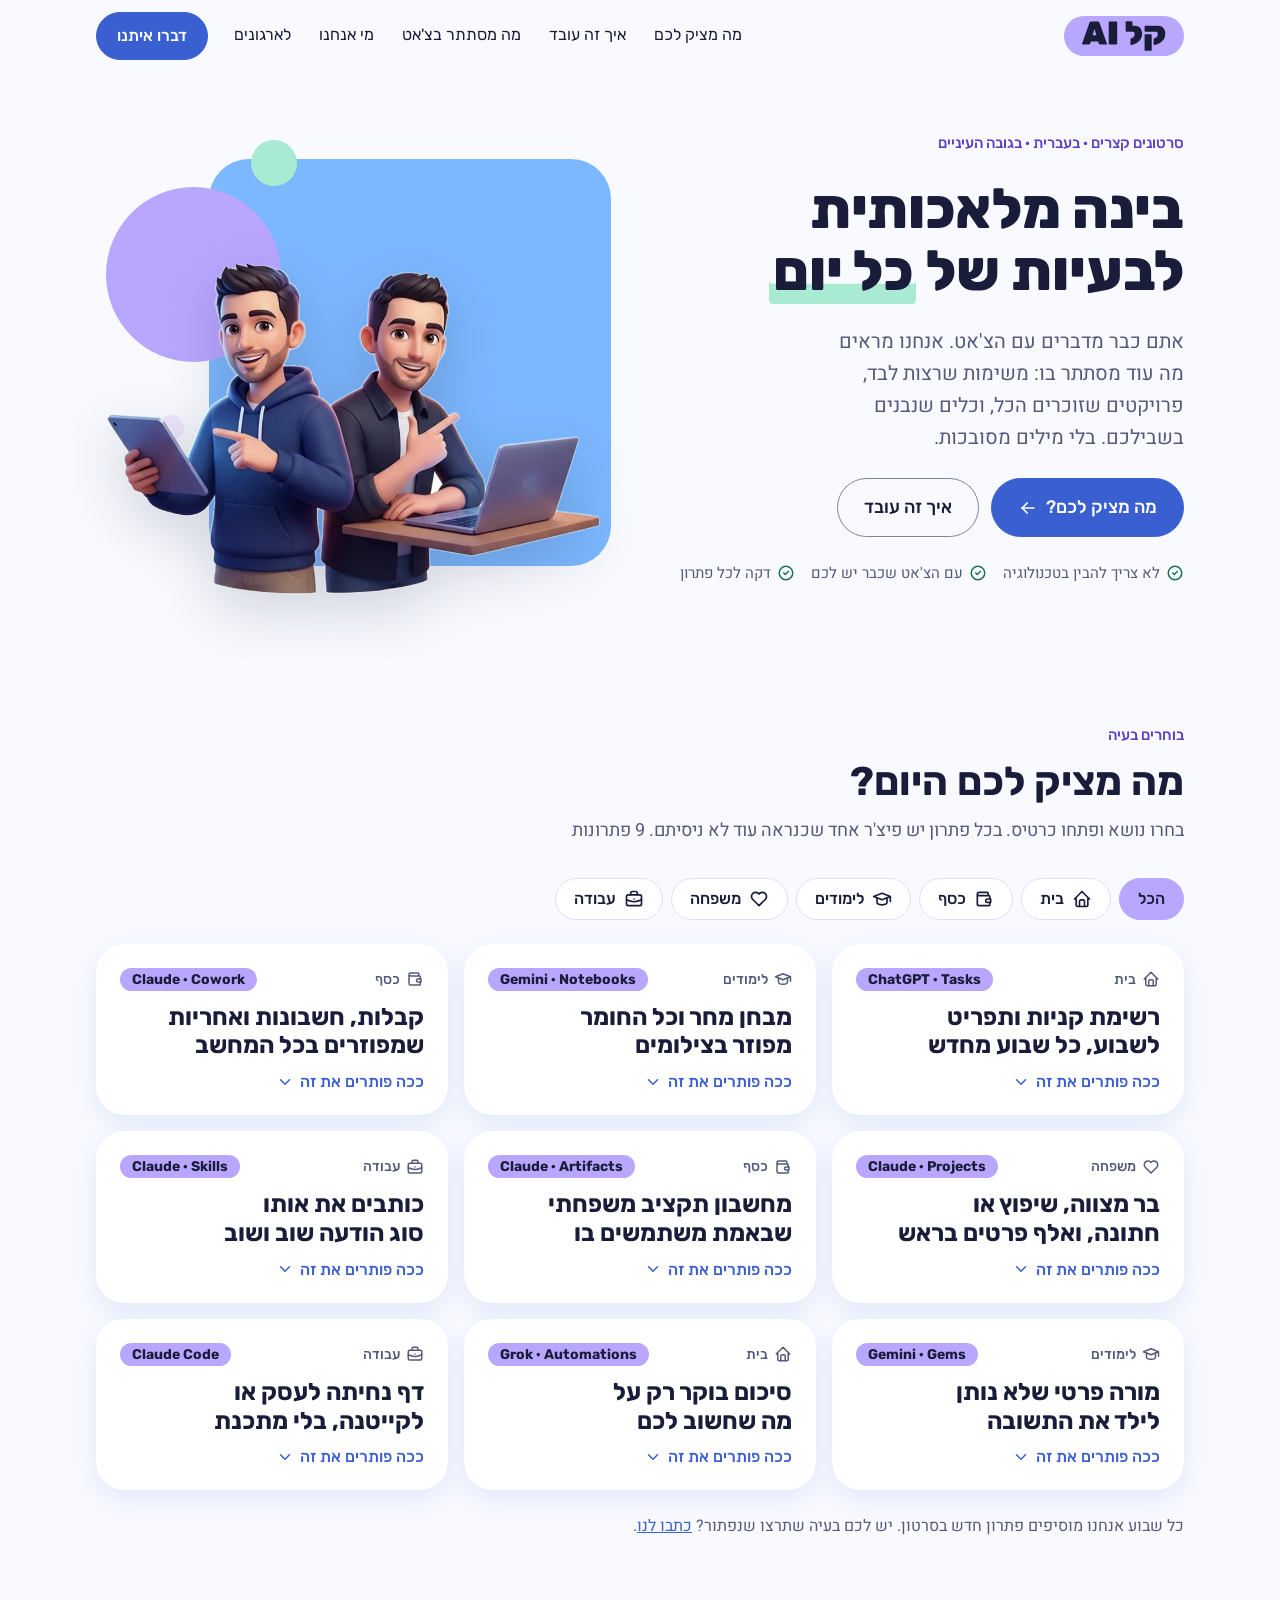
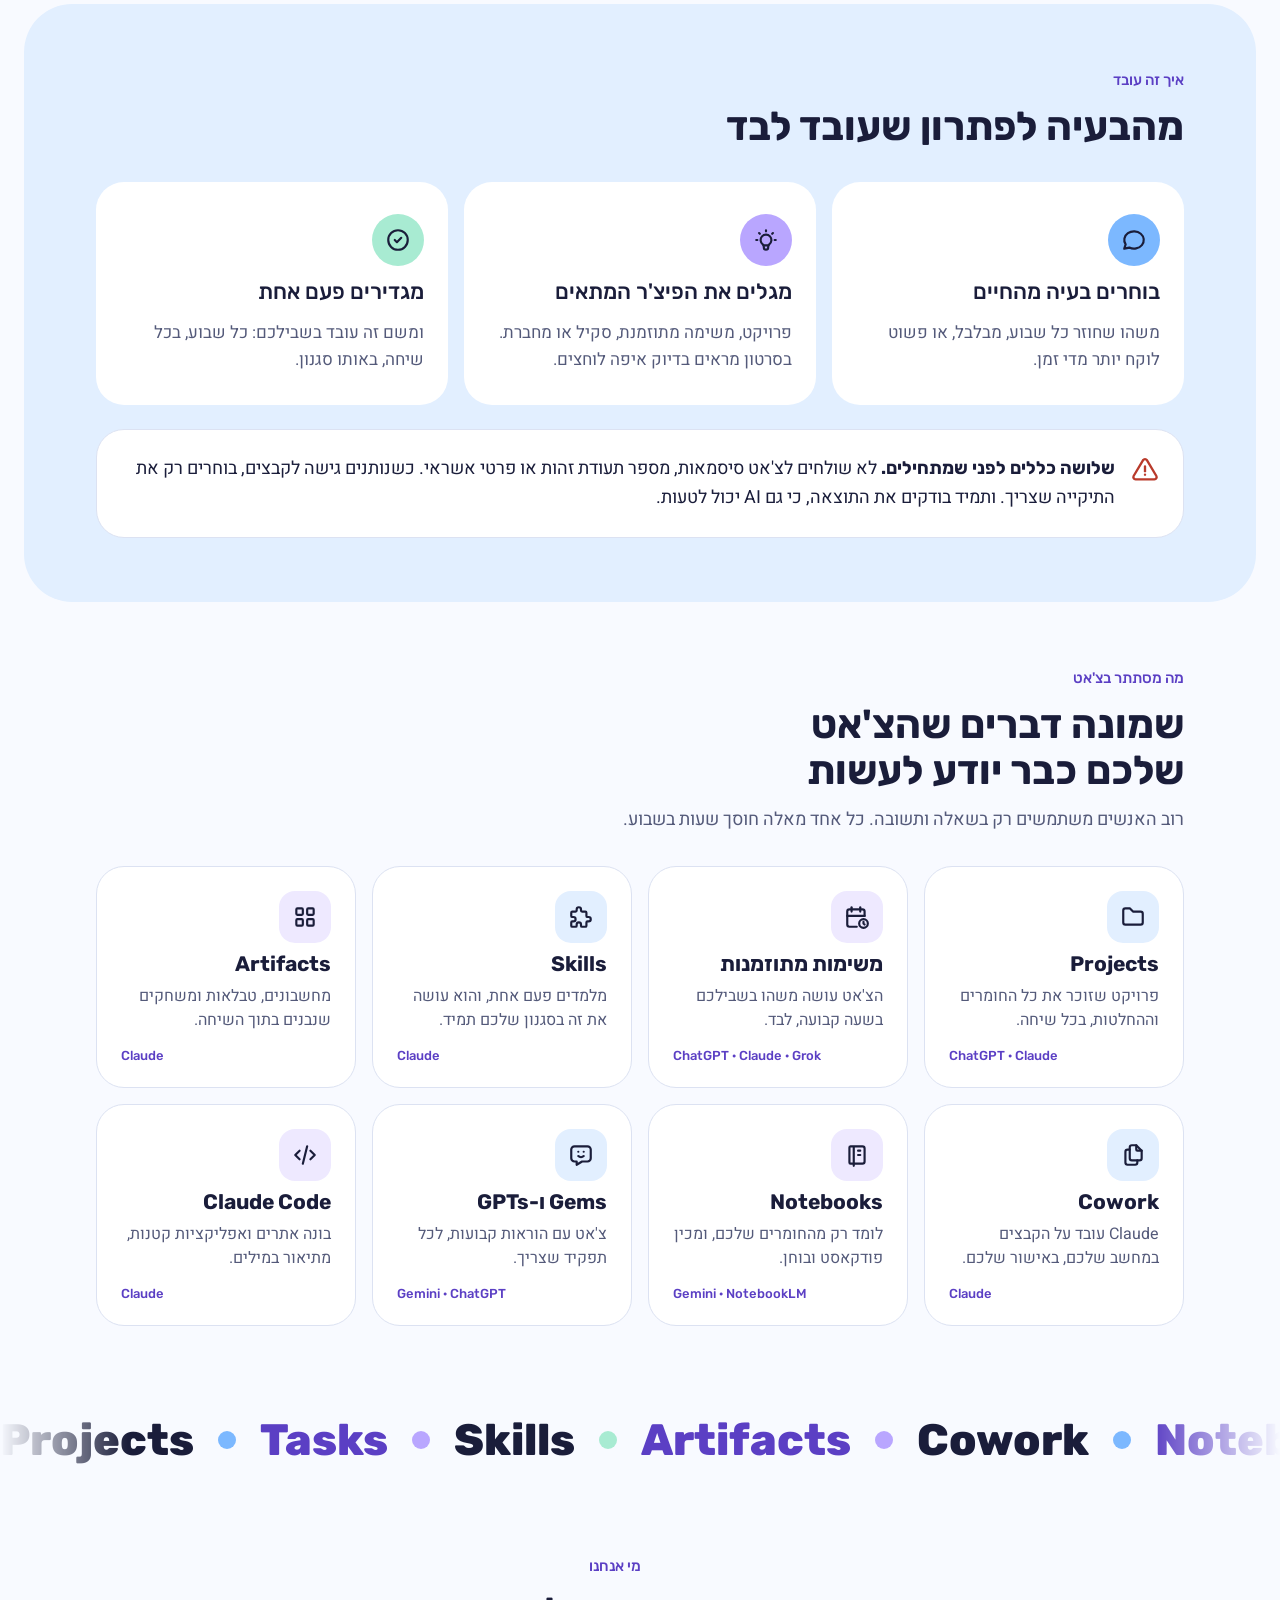
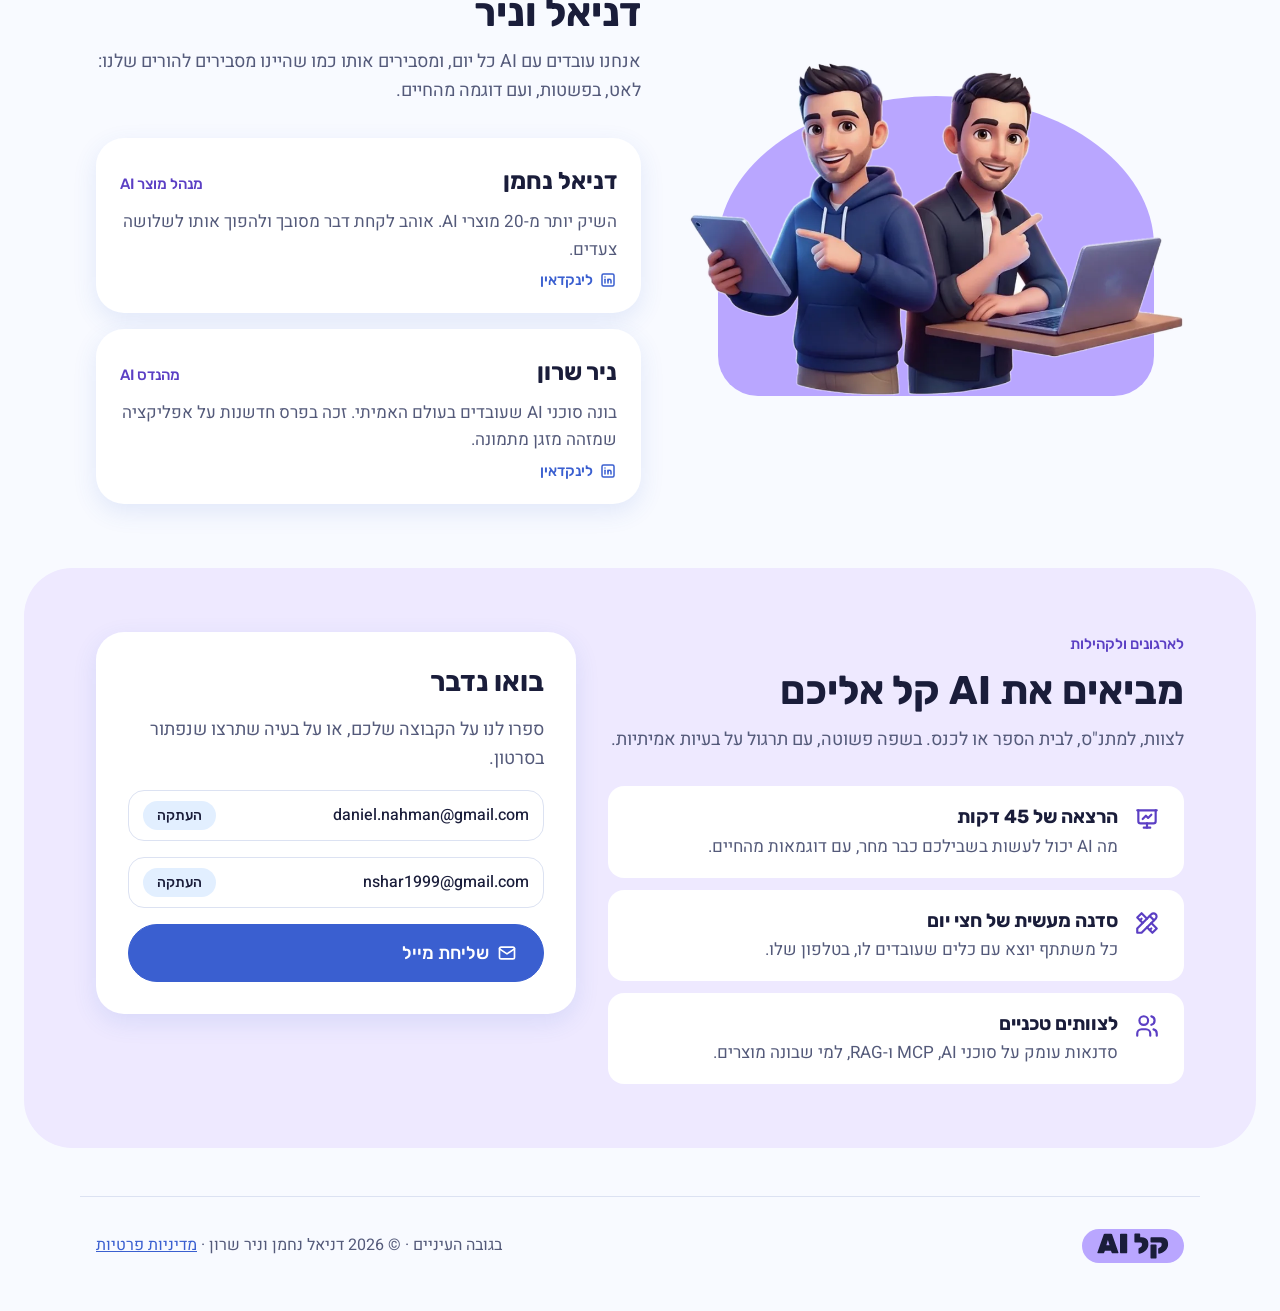
==== commit cfd134bc: "Privacy page for the site and the kal publish app (needed to move the Google app to Production)" ====
--- a/index.html
+++ b/index.html
@@ -262,7 +262,7 @@
 <footer>
   <div class="wrap">
     <a class="logo" href="#top"><img src="assets/ai-kal-wordmark.svg" alt="AI קל" width="102" height="34"></a>
-    <span class="tag">בגובה העיניים · © 2026 דניאל נחמן וניר שרון</span>
+    <span class="tag">בגובה העיניים · © 2026 דניאל נחמן וניר שרון · <a href="privacy.html">מדיניות פרטיות</a></span>
   </div>
 </footer>
 <script src="app.js" defer></script>
